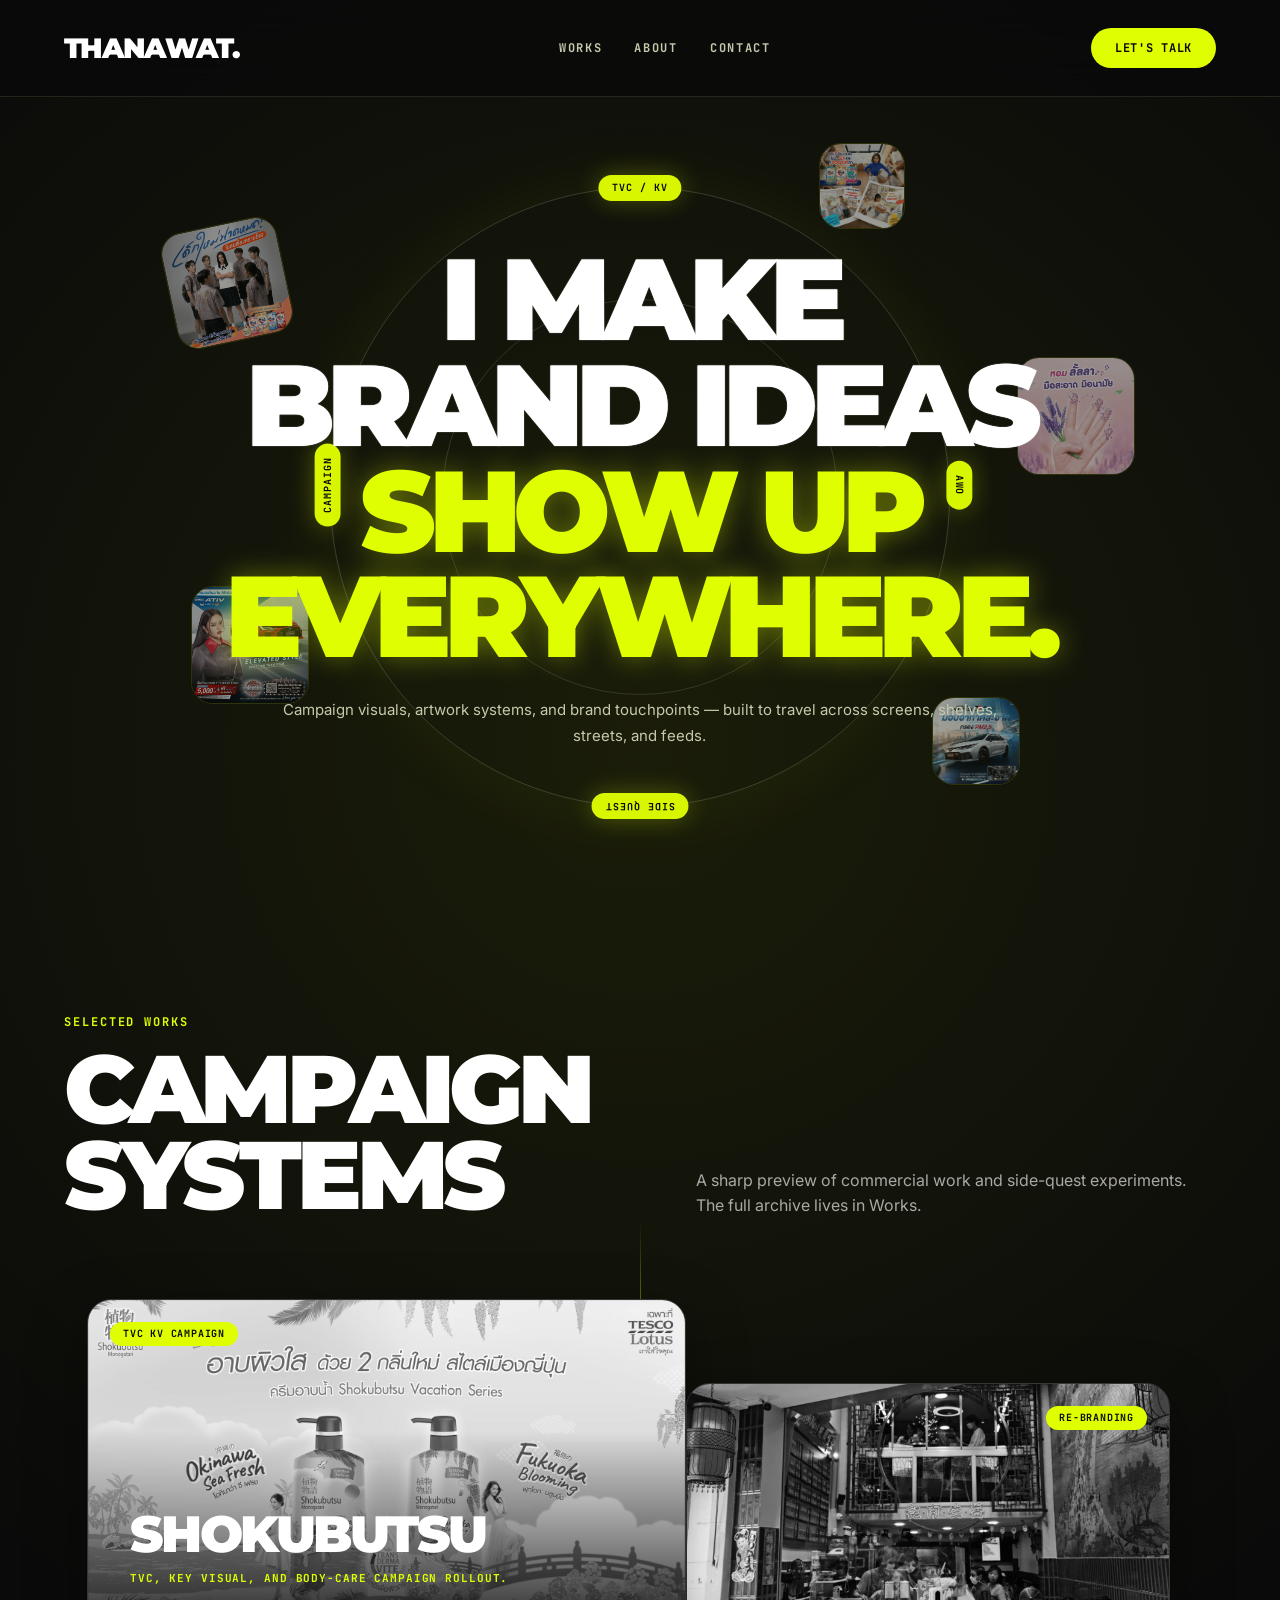
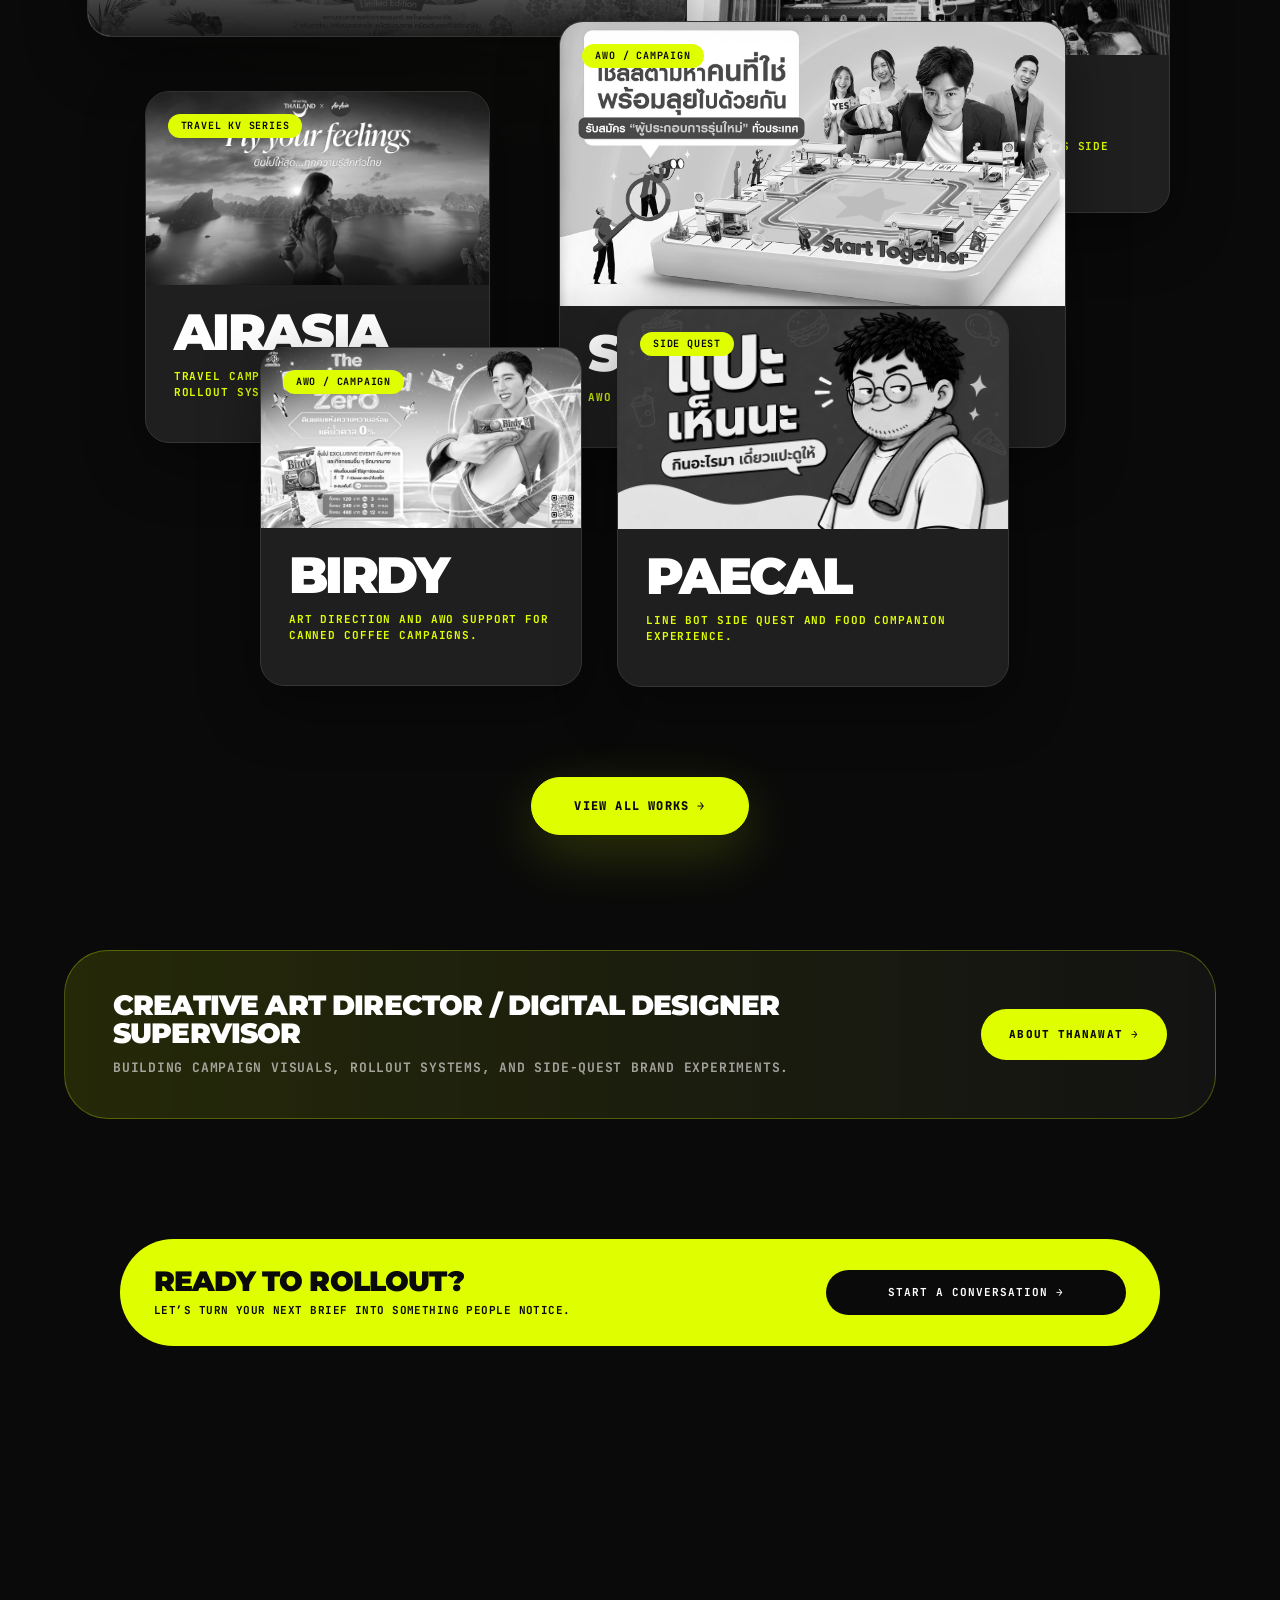
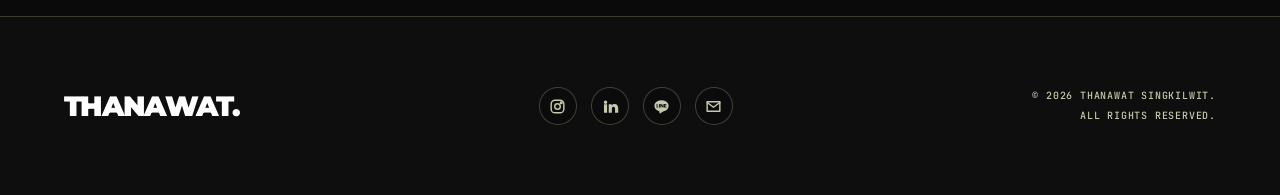
==== index.html @ dfbee179 "Add subtle Home scroll entrance motion" ====
<!DOCTYPE html>
<html lang="en" class="dark">
<head>
  <meta charset="utf-8" />
  <meta name="viewport" content="width=device-width, initial-scale=1.0" />
  <title>THANAWAT. | Creative Art Director</title>
  <link rel="preconnect" href="https://fonts.googleapis.com">
  <link rel="preconnect" href="https://fonts.gstatic.com" crossorigin>
  <link href="https://fonts.googleapis.com/css2?family=Montserrat:wght@700;800;900&family=Inter:wght@400;500;700&family=JetBrains+Mono:wght@500;700&family=Prompt:wght@400;500;700;800&display=swap" rel="stylesheet">
  <style>
    :root{--bg:#0a0a0a;--surface:#141414;--surface2:#201f1f;--line:#353534;--text:#fff;--muted:#c6c9ab;--acid:#dfff00;--mx:64px;--mono:'JetBrains Mono',monospace;--head:'Montserrat',sans-serif;--body:'Inter',sans-serif;--thai:'Prompt',sans-serif}
    *{box-sizing:border-box}html{scroll-behavior:smooth;overflow-x:hidden}body{width:100%;margin:0;background:radial-gradient(circle at 50% 22%,rgba(223,255,0,.08),transparent 38%),var(--bg);color:var(--text);font-family:var(--body);overflow-x:hidden}a{color:inherit;text-decoration:none}button{font:inherit}img{display:block;width:100%;height:100%;object-fit:cover;-webkit-user-drag:none;user-select:none;pointer-events:none}.no-save{-webkit-user-select:none;user-select:none;-webkit-touch-callout:none}.nav{position:fixed;top:0;left:0;width:100%;z-index:50;display:flex;align-items:center;justify-content:space-between;padding:28px var(--mx);background:rgba(10,10,10,.78);backdrop-filter:blur(20px);border-bottom:1px solid rgba(69,73,50,.45)}.logo{font:900 28px/1 var(--head);letter-spacing:-.06em}.navlinks{display:flex;gap:32px;align-items:center}.navlinks a{font:700 12px/1 var(--mono);letter-spacing:.14em;color:var(--muted);text-transform:uppercase}.navlinks a.active{color:var(--acid);border-bottom:2px solid var(--acid);padding-bottom:6px}.talk{background:var(--acid);color:#0a0a0a;border-radius:999px;padding:14px 24px;font:700 12px/1 var(--mono);letter-spacing:.06em;text-transform:uppercase}.menu{display:none;color:var(--text);font-size:24px;background:none;border:0;cursor:pointer;padding:0}.mobile-panel{position:fixed;inset:86px 18px auto;z-index:49;background:rgba(16,16,15,.95);border:1px solid rgba(223,255,0,.25);border-radius:24px;padding:18px;box-shadow:0 30px 80px rgba(0,0,0,.55);display:none}.mobile-panel.open{display:block}.mobile-panel a{display:block;padding:18px;border-bottom:1px solid rgba(198,201,171,.18);font:800 15px/1 var(--mono);letter-spacing:.12em}.mobile-panel a:last-child{border-bottom:0;color:#0a0a0a;background:var(--acid);border-radius:999px;text-align:center;margin-top:12px}
    main{padding:128px var(--mx) 120px}.hero{position:relative;min-height:82vh;display:flex;align-items:center;justify-content:center;text-align:center;margin-bottom:150px}.orb{position:absolute;left:50%;top:50%;width:min(620px,70vw);height:min(620px,70vw);transform:translate(-50%,-50%);border:1px solid rgba(198,201,171,.22);border-radius:50%;box-shadow:0 0 80px rgba(223,255,0,.06)}.orb:after{content:"";position:absolute;inset:18%;border:1px solid rgba(144,147,120,.24);border-radius:50%;animation:spin 42s linear infinite}.orbit-tags{position:absolute;left:50%;top:50%;width:min(620px,70vw);height:min(620px,70vw);transform:translate(-50%,-50%);border-radius:50%;pointer-events:none;z-index:2;animation:spin 38s linear infinite}.orbit-tag{position:absolute;background:rgba(223,255,0,.96);color:#0a0a0a;border-radius:999px;padding:8px 14px;font:700 10px/1 var(--mono);letter-spacing:.09em;text-transform:uppercase;box-shadow:0 0 24px rgba(223,255,0,.28);white-space:nowrap}.ot1{left:50%;top:-12px;transform:translateX(-50%)}.ot2{right:-34px;top:48%;transform:translateY(-50%) rotate(90deg)}.ot3{left:50%;bottom:-12px;transform:translateX(-50%) rotate(180deg)}.ot4{left:-44px;top:48%;transform:translateY(-50%) rotate(-90deg)}@keyframes spin{to{transform:translate(-50%,-50%) rotate(360deg)}}.cap{position:absolute;width:118px;height:118px;border-radius:22px;overflow:hidden;border:1px solid rgba(223,255,0,.22);opacity:.58;animation:float 14s ease-in-out infinite}.c1{left:9%;top:13%;transform:rotate(-12deg)}.c2{right:7%;top:31%;animation-delay:1s}.c3{right:27%;top:2%;width:86px;height:86px;animation-delay:1.8s}.c4{left:11%;bottom:22%;animation-delay:.6s}.c5{right:17%;bottom:11%;width:88px;height:88px;animation-delay:2.4s}@keyframes float{0%,100%{translate:0 0}50%{translate:0 -16px}}.hero h1{position:relative;z-index:3;margin:0;font:900 clamp(64px,9vw,122px)/.92 var(--head);letter-spacing:-.065em;text-transform:uppercase;text-shadow:0 0 1px #fff;animation:heroRun .9s cubic-bezier(.18,.9,.22,1) both}.hero h1 span{color:var(--acid);text-shadow:0 0 28px rgba(223,255,0,.38);animation:acidGlow 2.6s ease-in-out .45s infinite alternate}.hero p{position:relative;z-index:3;margin:28px auto 0;max-width:720px;color:var(--muted);font-size:15px;line-height:1.7;animation:heroFade .8s ease .25s both}@keyframes heroRun{0%{opacity:0;transform:translateX(-54px);filter:blur(8px);letter-spacing:-.12em}100%{opacity:1;transform:translateX(0);filter:blur(0)}}@keyframes heroFade{0%{opacity:0;transform:translateY(14px)}100%{opacity:1;transform:none}}@keyframes acidGlow{0%{text-shadow:0 0 18px rgba(223,255,0,.25),0 0 0 rgba(223,255,0,0)}100%{text-shadow:0 0 34px rgba(223,255,0,.62),0 0 76px rgba(223,255,0,.24)}}
    .section-intro{max-width:1400px;margin:0 auto 80px;display:flex;align-items:flex-end;justify-content:space-between;gap:32px}.kicker{font:700 12px/1 var(--mono);letter-spacing:.16em;color:var(--acid);text-transform:uppercase;margin-bottom:18px}.section-intro h2{font:900 clamp(48px,8vw,96px)/.9 var(--head);letter-spacing:-.055em;text-transform:uppercase;margin:0}.section-intro p{max-width:520px;color:rgba(229,226,225,.72);font-size:16px;line-height:1.6;margin:0}.wall{position:relative;max-width:1180px;min-height:1040px;margin:0 auto 38px}.wall:before{content:"";position:absolute;top:-78px;left:50%;width:1px;height:110px;background:linear-gradient(transparent,rgba(223,255,0,.5))}.card{position:absolute;background:var(--surface2);border:1px solid var(--line);border-radius:24px;overflow:hidden;transition:transform .45s cubic-bezier(.18,.9,.22,1),border-color .35s ease,box-shadow .45s cubic-bezier(.18,.9,.22,1);box-shadow:0 20px 60px rgba(0,0,0,.38);-webkit-touch-callout:none;user-select:none}.card:hover{border-color:var(--acid);z-index:12}.tag{position:absolute;top:22px;left:22px;z-index:5;background:var(--acid);color:#0a0a0a;border-radius:999px;padding:7px 13px;font:700 10px/1 var(--mono);letter-spacing:.08em;text-transform:uppercase}.tag.right{left:auto;right:22px}.frame{aspect-ratio:16/9;overflow:hidden}.card img{filter:grayscale(100%);transition:filter .45s ease,transform .55s cubic-bezier(.18,.9,.22,1)}.card:hover img{filter:grayscale(0);transform:scale(1.018)}.content{padding:24px 28px 30px}.overlay .content{position:absolute;left:0;bottom:0;width:100%;background:linear-gradient(transparent,rgba(10,10,10,.9));padding:80px 42px 38px}.work-title{font:900 clamp(34px,4vw,72px)/.9 var(--head);letter-spacing:-.05em;text-transform:uppercase;margin:0}.work-meta{margin-top:14px;color:var(--acid);font:700 11px/1.45 var(--mono);letter-spacing:.08em;text-transform:uppercase}.shoku{left:2%;top:0;width:52%;z-index:8}.ext{right:4%;top:84px;width:42%;z-index:4}.air{left:7%;top:392px;width:30%;z-index:7}.shell{right:13%;top:322px;width:44%;z-index:9}.birdy{left:17%;top:648px;width:28%;z-index:10}.paecal{right:18%;top:610px;width:34%;z-index:11}.shoku:hover{transform:translate(-24px,-10px) scale(1.018);box-shadow:0 30px 90px rgba(0,0,0,.48)}.ext:hover{transform:translate(42px,-8px) scale(1.012);box-shadow:0 30px 90px rgba(0,0,0,.48)}.air:hover{transform:translate(-42px,-12px) scale(1.018);box-shadow:0 30px 90px rgba(0,0,0,.48)}.shell:hover{transform:translate(46px,-12px) scale(1.014);box-shadow:0 30px 90px rgba(0,0,0,.48)}.birdy:hover{transform:translate(-34px,12px) scale(1.018);box-shadow:0 30px 90px rgba(0,0,0,.48)}.paecal:hover{transform:translate(36px,12px) scale(1.018);box-shadow:0 30px 90px rgba(0,0,0,.48)}
    .view-all{max-width:1400px;margin:0 auto 115px;display:flex;justify-content:center}.view-all a{display:inline-flex;align-items:center;background:var(--acid);color:#0a0a0a;border:1px solid var(--acid);border-radius:999px;padding:22px 42px;font:900 12px/1 var(--mono);letter-spacing:.1em;text-transform:uppercase;box-shadow:0 18px 55px rgba(223,255,0,.18);transition:.25s ease}.view-all a:hover{background:#fff;color:#0a0a0a;transform:translateY(-3px)}.about-strip{max-width:1180px;margin:0 auto 120px;border:1px solid rgba(223,255,0,.28);background:linear-gradient(90deg,rgba(223,255,0,.13),rgba(20,20,20,.92));border-radius:44px;padding:40px 48px;display:flex;align-items:center;justify-content:space-between;gap:44px;min-height:165px}.about-strip p{margin:0;color:rgba(229,226,225,.82);text-transform:uppercase}.about-strip .strip-title{display:block;color:#fff;font:900 28px/1 var(--head);letter-spacing:-.03em}.about-strip .strip-copy{display:block;margin-top:12px;font:700 13px/1.45 var(--mono);letter-spacing:.06em;color:rgba(229,226,225,.68)}.about-strip a{background:var(--acid);color:#0a0a0a;border-radius:999px;padding:20px 28px;font:900 11px/1 var(--mono);letter-spacing:.1em;text-transform:uppercase;white-space:nowrap}.cta{position:relative;max-width:1040px;margin:0 auto 150px;background:var(--acid);color:#0a0a0a;border-radius:999px;padding:28px 34px;display:flex;align-items:center;justify-content:space-between;gap:28px;animation:ctaPulse 3.8s ease-in-out infinite}.cta h2{font:900 28px/1 var(--head);letter-spacing:-.03em;text-transform:uppercase;margin:0}.cta p{font:700 11px/1.4 var(--mono);letter-spacing:.04em;text-transform:uppercase;margin:8px 0 0}.contact-trigger{min-width:300px;background:#0a0a0a;color:#fff;border:0;border-radius:999px;padding:17px 28px;font:700 11px/1 var(--mono);letter-spacing:.09em;text-transform:uppercase;white-space:nowrap;cursor:pointer;transition:.25s ease}.contact-trigger:hover{transform:translateX(4px);background:#191919}.contact-options{position:absolute;right:34px;top:83px;display:grid;gap:8px;width:300px;padding:10px;background:rgba(10,10,10,.94);border-radius:26px;box-shadow:0 26px 70px rgba(0,0,0,.35);opacity:0;pointer-events:none;transform:translateY(-6px) scale(.98);transition:.25s ease;z-index:6}.contact-options.open{opacity:1;pointer-events:auto;transform:translateY(0) scale(1)}.contact-options a{display:flex;justify-content:space-between;padding:15px 16px;border-radius:999px;background:#181818;color:#fff;font:800 11px/1 var(--mono);letter-spacing:.1em;text-transform:uppercase}.contact-options a:hover{background:#fff;color:#0a0a0a}@keyframes ctaPulse{0%,100%{box-shadow:0 0 0 rgba(223,255,0,0)}50%{box-shadow:0 0 42px rgba(223,255,0,.18)}}.footer{border-top:1px solid rgba(69,73,50,.8);background:#0e0e0e;padding:70px var(--mx);display:flex;align-items:center;justify-content:space-between;gap:32px}.social{display:flex;gap:14px;flex-wrap:wrap;justify-content:center}.social-icon{width:38px;height:38px;border:1px solid rgba(198,201,171,.28);border-radius:999px;display:inline-flex;align-items:center;justify-content:center;color:var(--muted);background:rgba(10,10,10,.36);transition:.25s ease}.social-icon:hover{color:#0a0a0a;background:var(--acid);border-color:var(--acid);transform:translateY(-3px)}.social-icon svg{width:19px;height:19px;display:block;fill:none;stroke:currentColor;stroke-width:1.8;stroke-linecap:round;stroke-linejoin:round}.social-icon:nth-child(2) svg,.social-icon:nth-child(3) svg{fill:currentColor;stroke:none}.copy{font:500 10px/1.4 var(--mono);letter-spacing:.08em;color:var(--muted);text-transform:uppercase;text-align:right}.copy span{display:block;margin-top:6px}
    .section-intro,.view-all,.about-strip,.cta{opacity:0;transform:translate3d(0,18px,0);filter:blur(6px);transition:opacity .78s cubic-bezier(.16,1,.3,1),transform .78s cubic-bezier(.16,1,.3,1),filter .78s cubic-bezier(.16,1,.3,1)}.section-intro.is-visible,.view-all.is-visible,.about-strip.is-visible,.cta.is-visible{opacity:1;transform:none;filter:blur(0)}.wall .card{opacity:0;filter:blur(7px);transform:translate3d(0,24px,0) scale(.992)}.wall.is-visible .card{opacity:1;filter:blur(0);transform:none}.wall.is-visible .card:nth-child(1){transition-delay:.04s}.wall.is-visible .card:nth-child(2){transition-delay:.12s}.wall.is-visible .card:nth-child(3){transition-delay:.20s}.wall.is-visible .card:nth-child(4){transition-delay:.28s}.wall.is-visible .card:nth-child(5){transition-delay:.36s}.wall.is-visible .card:nth-child(6){transition-delay:.44s}.wall .card{transition:opacity .82s cubic-bezier(.16,1,.3,1),filter .82s cubic-bezier(.16,1,.3,1),transform .82s cubic-bezier(.16,1,.3,1),border-color .35s ease,box-shadow .45s cubic-bezier(.16,1,.3,1)}.wall.is-visible .card:hover{transition-delay:0s}.wall.is-visible .shoku:hover{transform:translate(-24px,-10px) scale(1.018);box-shadow:0 30px 90px rgba(0,0,0,.48)}.wall.is-visible .ext:hover{transform:translate(42px,-8px) scale(1.012);box-shadow:0 30px 90px rgba(0,0,0,.48)}.wall.is-visible .air:hover{transform:translate(-42px,-12px) scale(1.018);box-shadow:0 30px 90px rgba(0,0,0,.48)}.wall.is-visible .shell:hover{transform:translate(46px,-12px) scale(1.014);box-shadow:0 30px 90px rgba(0,0,0,.48)}.wall.is-visible .birdy:hover{transform:translate(-34px,12px) scale(1.018);box-shadow:0 30px 90px rgba(0,0,0,.48)}.wall.is-visible .paecal:hover{transform:translate(36px,12px) scale(1.018);box-shadow:0 30px 90px rgba(0,0,0,.48)}@media(prefers-reduced-motion:reduce){.section-intro,.view-all,.about-strip,.cta,.wall .card{opacity:1!important;filter:none!important;transform:none!important;transition:none!important}}@media(max-width:767px){:root{--mx:24px}.nav{padding:22px var(--mx);min-height:86px}.navlinks,.talk{display:none}.menu{display:block;font-size:26px;line-height:1}.logo{font-size:23px}main{padding:104px var(--mx) 82px}.hero{min-height:calc(100svh - 104px);margin:0 0 86px;text-align:left;align-items:center;justify-content:flex-start;overflow:hidden}.hero>div:last-child{position:relative;z-index:3;width:100%;max-width:calc(100vw - (var(--mx) * 2))}.orb{left:-44%;top:47%;width:min(560px,145vw);height:min(560px,145vw);transform:translateY(-50%);opacity:.76}.orb:after{inset:21%}.orbit-tags{left:-44%;top:47%;width:min(560px,145vw);height:min(560px,145vw);transform:translateY(-50%);animation:spinMobile 36s linear infinite}.orbit-tag{font-size:9px;padding:7px 11px}.ot1{left:52%;top:-10px}.ot2{right:-28px}.ot3{left:52%;bottom:-10px}.ot4{left:-30px}@keyframes spinMobile{to{transform:translateY(-50%) rotate(360deg)}}.cap{width:76px;height:76px;border-radius:16px;opacity:.72}.c1{left:4%;top:10%;transform:rotate(-12deg)}.c2{right:6%;top:25%}.c3{right:38%;top:7%;width:62px;height:62px}.c4{left:4%;bottom:18%}.c5{right:8%;bottom:12%;width:64px;height:64px}.hero h1{font-size:clamp(43px,11.8vw,56px);line-height:.95;letter-spacing:-.055em;text-align:left;max-width:100%;text-wrap:balance}.hero p{font-size:14px;line-height:1.62;max-width:min(350px,100%);margin:26px 0 0;color:rgba(229,226,225,.78)}.section-intro{display:block;margin:0 auto 34px}.kicker{font-size:12px;margin-bottom:16px}.section-intro h2{font-size:clamp(42px,12vw,52px);line-height:.9}.section-intro p{margin-top:20px;font-size:17px;line-height:1.55;color:rgba(229,226,225,.72)}.wall{min-height:auto;display:grid;grid-template-columns:1fr;gap:22px;margin:0 auto 40px}.wall:before{display:none}.card{position:relative!important;left:auto!important;right:auto!important;top:auto!important;width:100%!important;border-radius:20px}.card:hover{transform:none}.frame{aspect-ratio:16/9}.card img{filter:grayscale(100%);transform:translateY(0) scale(1.02)}.card.is-inview img{filter:grayscale(0);transform:translateY(-6px) scale(1.015)}.overlay .content{position:relative;background:none;padding:24px 24px 28px}.tag{top:16px;left:16px;font-size:9px;padding:6px 10px}.tag.right{right:auto;left:16px}.content{padding:22px 22px 26px}.work-title{font-size:clamp(31px,9.4vw,42px);line-height:.9}.work-meta{font-size:11px;line-height:1.55}.view-all{margin-bottom:64px}.view-all a{width:100%;justify-content:center}.about-strip{display:block;border-radius:30px;padding:32px 28px;margin-bottom:82px;min-height:auto}.about-strip .strip-title{font-size:28px;line-height:1.05}.about-strip .strip-copy{font-size:12px}.about-strip a{display:inline-flex;margin-top:22px;padding:17px 22px}.cta{width:100%;border-radius:30px;display:block;text-align:left;margin:0 auto 88px;padding:34px 28px}.cta h2{font-size:clamp(27px,8.4vw,34px);line-height:.95}.cta p{font-size:11px;line-height:1.55;margin-top:14px}.contact-trigger{min-width:0;display:inline-flex;margin-top:22px;max-width:100%;padding:17px 24px;white-space:normal;text-align:center}.contact-options{position:absolute;left:28px;right:auto;top:calc(100% - 18px);width:calc(100% - 56px);padding:10px;border-radius:24px}.footer{display:block;text-align:center;padding:54px var(--mx)}.footer .logo{margin-bottom:30px}.copy{text-align:center;margin:32px auto 0;max-width:320px;line-height:1.8}.social{gap:24px}}
    @media(max-width:390px){:root{--mx:20px}.hero h1{font-size:clamp(40px,11.4vw,46px)}.hero p{font-size:13.5px}.section-intro h2{font-size:40px}.work-title{font-size:30px}.cta{padding:32px 24px}.contact-trigger{font-size:10px;padding:16px 20px}}@media(prefers-reduced-motion:reduce){*,*:before,*:after{animation:none!important;transition:none!important}}
  </style>
</head>
<body>
  <nav class="nav"><a class="logo" href="index.html">THANAWAT.</a><div class="navlinks"><a href="works.html">Works</a><a href="about.html">About</a><a href="#contact">Contact</a></div><a class="talk" href="mailto:Thanawat.skw@gmail.com">Let's Talk</a><button class="menu" aria-label="Open menu" aria-expanded="false">☰</button></nav>
  <div class="mobile-panel" aria-hidden="true"><a href="works.html">Works</a><a href="about.html">About Me</a><a href="#contact">Contact</a><a href="mailto:Thanawat.skw@gmail.com">Let's Talk</a></div>
  <main>
    <section class="hero"><div class="orb"></div><div class="orbit-tags" aria-hidden="true"><span class="orbit-tag ot1">TVC / KV</span><span class="orbit-tag ot2">AWO</span><span class="orbit-tag ot3">SIDE QUEST</span><span class="orbit-tag ot4">CAMPAIGN</span></div><div class="cap c1 no-save"><img src="assets/capsule-01.png" alt="Campaign preview" draggable="false"></div><div class="cap c2 no-save"><img src="assets/capsule-02.png" alt="Campaign preview" draggable="false"></div><div class="cap c3 no-save"><img src="assets/capsule-03.png" alt="Campaign preview" draggable="false"></div><div class="cap c4 no-save"><img src="assets/capsule-04.png" alt="Campaign preview" draggable="false"></div><div class="cap c5 no-save"><img src="assets/capsule-05.png" alt="Campaign preview" draggable="false"></div><div><h1>I MAKE<br>BRAND IDEAS<br><span>SHOW UP<br>EVERYWHERE.</span></h1><p>Campaign visuals, artwork systems, and brand touchpoints — built to travel across screens, shelves, streets, and feeds.</p></div></section>
    <section id="selected-works" class="section-intro"><div><div class="kicker">Selected Works</div><h2>Campaign<br>Systems</h2></div><p>A sharp preview of commercial work and side-quest experiments. The full archive lives in Works.</p></section>
    <section class="wall"><article class="card shoku overlay no-save"><span class="tag">TVC KV Campaign</span><div class="frame"><img src="assets/shokubutsu.png" alt="Shokubutsu Campaign" draggable="false"></div><div class="content"><h3 class="work-title">Shokubutsu</h3><p class="work-meta">TVC, KEY VISUAL, AND BODY-CARE CAMPAIGN ROLLOUT.</p></div></article><article class="card ext no-save"><span class="tag right">Re-branding</span><div class="frame"><img src="assets/extengphuki.png" alt="Extenghuki Identity" draggable="false"></div><div class="content"><h3 class="work-title">Extenghuki</h3><p class="work-meta">Traditional coffee shop identity and business side quest.</p></div></article><article class="card air no-save"><span class="tag">Travel KV Series</span><div class="frame"><img src="assets/airasia.png" alt="AirAsia Campaign" draggable="false"></div><div class="content"><h3 class="work-title">AirAsia</h3><p class="work-meta">Travel campaign visuals and social rollout system.</p></div></article><article class="card shell no-save"><span class="tag">AWO / Campaign</span><div class="frame"><img src="assets/shell.png" alt="Shell Campaign" draggable="false"></div><div class="content"><h3 class="work-title">Shell</h3><p class="work-meta">AWO and campaign touchpoints for automotive rollout.</p></div></article><article class="card birdy no-save"><span class="tag">AWO / Campaign</span><div class="frame"><img src="assets/birdy.png" alt="Birdy Campaign" draggable="false"></div><div class="content"><h3 class="work-title">Birdy</h3><p class="work-meta">Art direction and AWO support for canned coffee campaigns.</p></div></article><article class="card paecal no-save"><span class="tag">Side Quest</span><div class="frame"><img src="assets/paecal.png" alt="PaeCal UI" draggable="false"></div><div class="content"><h3 class="work-title">PaeCal</h3><p class="work-meta">LINE bot side quest and food companion experience.</p></div></article></section>
    <div class="view-all"><a href="works.html">View all works →</a></div>
    <section class="about-strip"><p><span class="strip-title">Creative Art Director / Digital Designer Supervisor</span><span class="strip-copy">building campaign visuals, rollout systems, and side-quest brand experiments.</span></p><a href="about.html">About Thanawat →</a></section>
    <section id="contact" class="cta"><div><h2>Ready to rollout?</h2><p>Let’s turn your next brief into something people notice.</p></div><button class="contact-trigger" type="button" aria-expanded="false">Start a conversation →</button><div class="contact-options" aria-hidden="true"><a href="https://line.me/ti/p/RiZBlYuw4H" target="_blank" rel="noopener noreferrer">Line <span>↗</span></a><a href="mailto:Thanawat.skw@gmail.com">Mail <span>→</span></a><a href="https://www.instagram.com/benz_thw?igsh=eDRzM20ydGN3bnBp&utm_source=qr" target="_blank" rel="noopener noreferrer">Instagram <span>↗</span></a><a href="https://www.linkedin.com/in/thanawat-singkilwit-54888a148" target="_blank" rel="noopener noreferrer">LinkedIn <span>↗</span></a></div></section>
  </main>
  <footer class="footer"><div class="logo">THANAWAT.</div><div class="social"><a class="social-icon" href="https://www.instagram.com/benz_thw?igsh=eDRzM20ydGN3bnBp&utm_source=qr" target="_blank" rel="noopener noreferrer" aria-label="Instagram"><svg viewBox="0 0 24 24" aria-hidden="true"><rect x="4" y="4" width="16" height="16" rx="5"/><circle cx="12" cy="12" r="3.5"/><circle cx="16.7" cy="7.3" r="1"/></svg></a><a class="social-icon" href="https://www.linkedin.com/in/thanawat-singkilwit-54888a148" target="_blank" rel="noopener noreferrer" aria-label="LinkedIn"><svg viewBox="0 0 24 24" aria-hidden="true"><path d="M5 9h4v11H5zM7 4.5a2.2 2.2 0 1 1 0 4.4 2.2 2.2 0 0 1 0-4.4zM11 9h3.8v1.6c.7-1.1 1.8-1.9 3.6-1.9 2.7 0 4.6 1.8 4.6 5.5V20h-4v-5.2c0-1.6-.7-2.5-1.9-2.5-1.3 0-2.1.9-2.1 2.7v5h-4z"/></svg></a><a class="social-icon" href="https://line.me/ti/p/RiZBlYuw4H" target="_blank" rel="noopener noreferrer" aria-label="Line"><svg viewBox="0 0 24 24" aria-hidden="true"><path d="M12 4C6.9 4 3 7.1 3 11.1c0 3.2 2.5 5.9 5.9 6.8.2.1.5.2.5.5v1.8c0 .5.5.8.9.5l3.1-2.1c.3-.2.6-.3 1-.3 3.8-.7 6.6-3.6 6.6-7.1C21 7.1 17.1 4 12 4zM8 13.4H5.8V8.9h1.1v3.5H8v1zm2 0H8.9V8.9H10v4.5zm4.6 0h-1.1l-1.9-2.5v2.5h-1.1V8.9h1.1l1.9 2.6V8.9h1.1v4.5zm3.6-3.5h-1.9v.7H18v1h-1.7v.8h1.9v1h-3V8.9h3v1z"/></svg></a><a class="social-icon" href="mailto:Thanawat.skw@gmail.com" aria-label="Email"><svg viewBox="0 0 24 24" aria-hidden="true"><path d="M4 6h16v12H4z"/><path d="M4 7l8 6 8-6"/></svg></a></div><div class="copy">© 2026 Thanawat Singkilwit.<span>All rights reserved.</span></div></footer>
  <script>document.addEventListener('contextmenu',(event)=>{if(event.target.closest('.no-save'))event.preventDefault()});document.addEventListener('dragstart',(event)=>{if(event.target.closest('.no-save'))event.preventDefault()});const mobileQuery=window.matchMedia('(max-width: 767px)');const cards=[...document.querySelectorAll('.card')];const menuButton=document.querySelector('.menu');const mobilePanel=document.querySelector('.mobile-panel');let observer;function setMenu(open){mobilePanel.classList.toggle('open',open);mobilePanel.setAttribute('aria-hidden',String(!open));menuButton.setAttribute('aria-expanded',String(open));menuButton.textContent=open?'×':'☰'}menuButton.addEventListener('click',()=>setMenu(!mobilePanel.classList.contains('open')));mobilePanel.querySelectorAll('a').forEach(link=>link.addEventListener('click',()=>setMenu(false)));const trigger=document.querySelector('.contact-trigger'),options=document.querySelector('.contact-options');function setContact(open){options.classList.toggle('open',open);options.setAttribute('aria-hidden',String(!open));trigger.setAttribute('aria-expanded',String(open))}trigger.addEventListener('click',e=>{e.stopPropagation();setContact(!options.classList.contains('open'))});document.addEventListener('click',e=>{if(!e.target.closest('.cta'))setContact(false)});function setupMobileCardMotion(){if(observer){observer.disconnect();observer=null}cards.forEach(card=>card.classList.remove('is-inview'));if(!mobileQuery.matches)return;observer=new IntersectionObserver((entries)=>{entries.forEach(entry=>{entry.target.classList.toggle('is-inview',entry.isIntersecting&&entry.intersectionRatio>.28)})},{threshold:[0,.28,.58],rootMargin:'-12% 0px -18% 0px'});cards.forEach(card=>observer.observe(card))}setupMobileCardMotion();mobileQuery.addEventListener('change',setupMobileCardMotion);const lifeItems=[document.querySelector('.section-intro'),document.querySelector('.wall'),document.querySelector('.view-all'),document.querySelector('.about-strip'),document.querySelector('.cta')].filter(Boolean);const lifeObserver=new IntersectionObserver((entries)=>{entries.forEach(entry=>{if(entry.isIntersecting){entry.target.classList.add('is-visible');lifeObserver.unobserve(entry.target)}})},{threshold:.18,rootMargin:'0px 0px -10% 0px'});lifeItems.forEach(item=>lifeObserver.observe(item));</script>
</body>
</html>
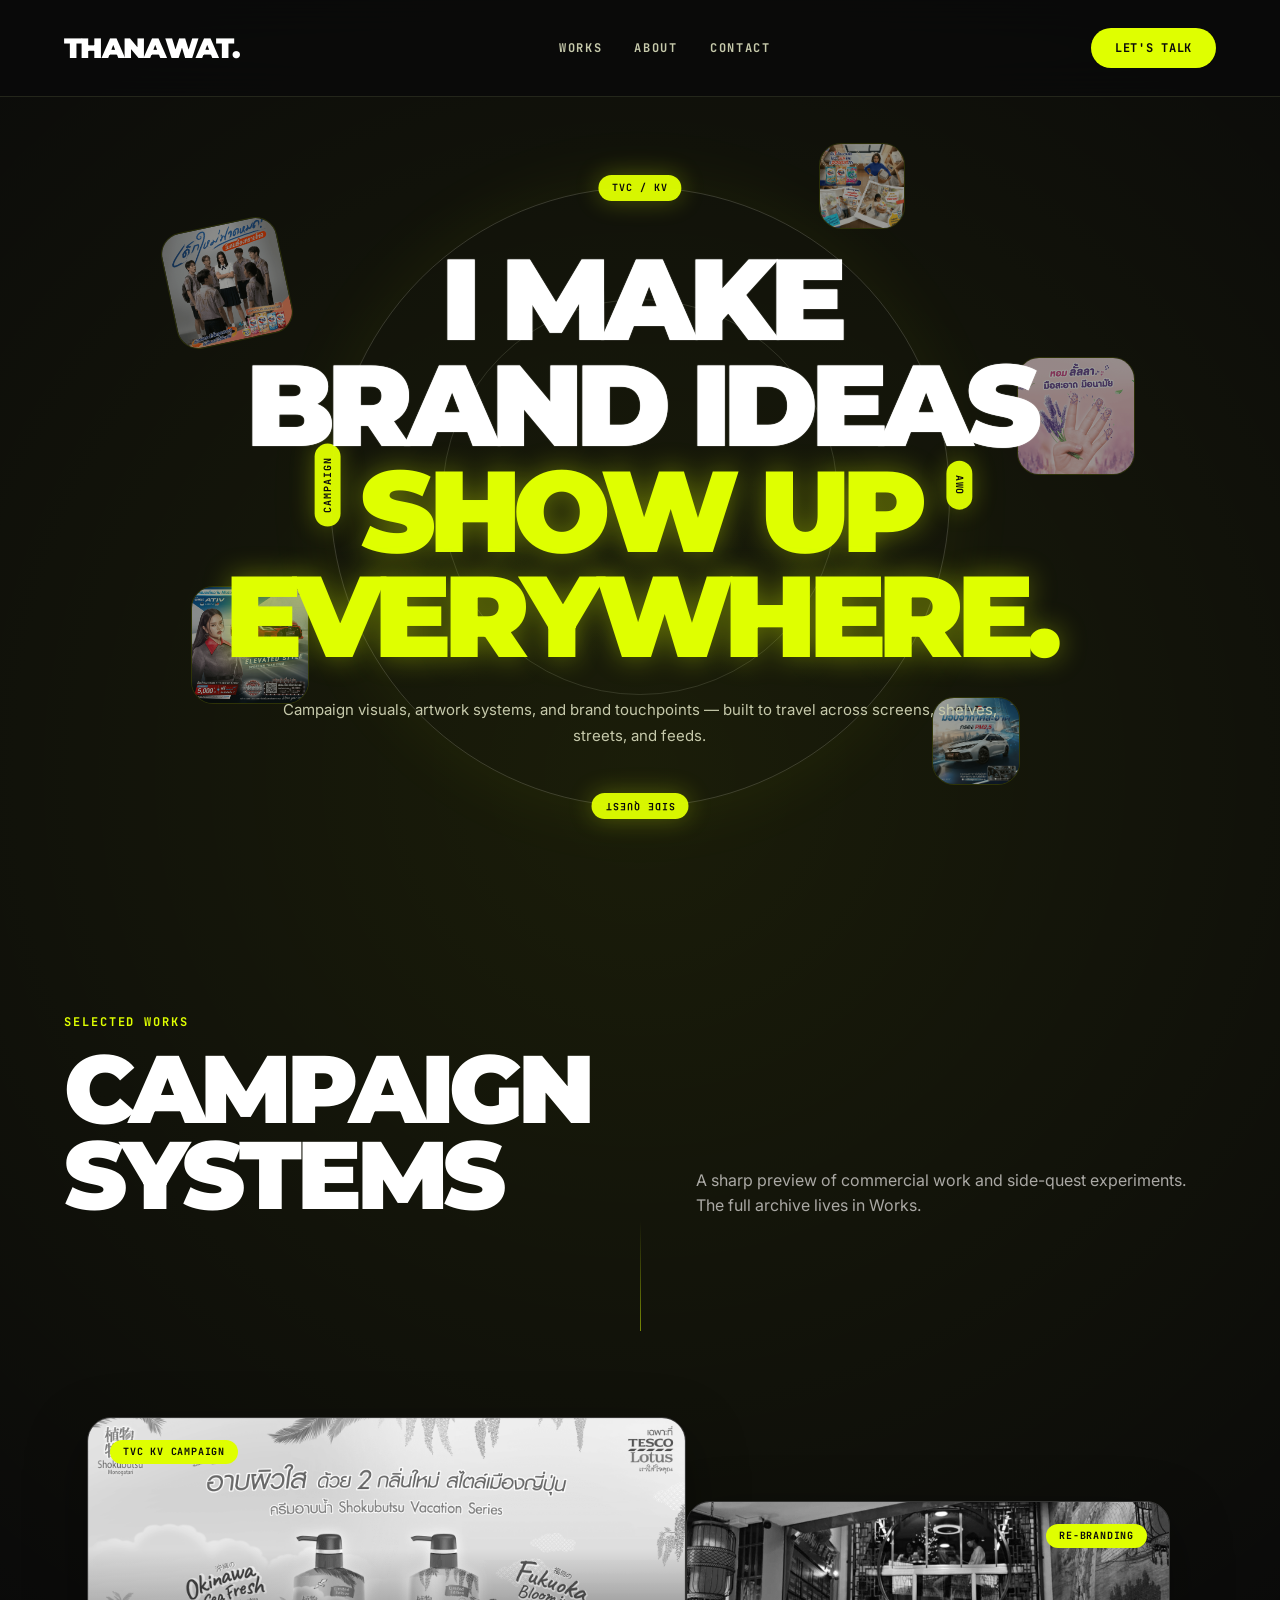
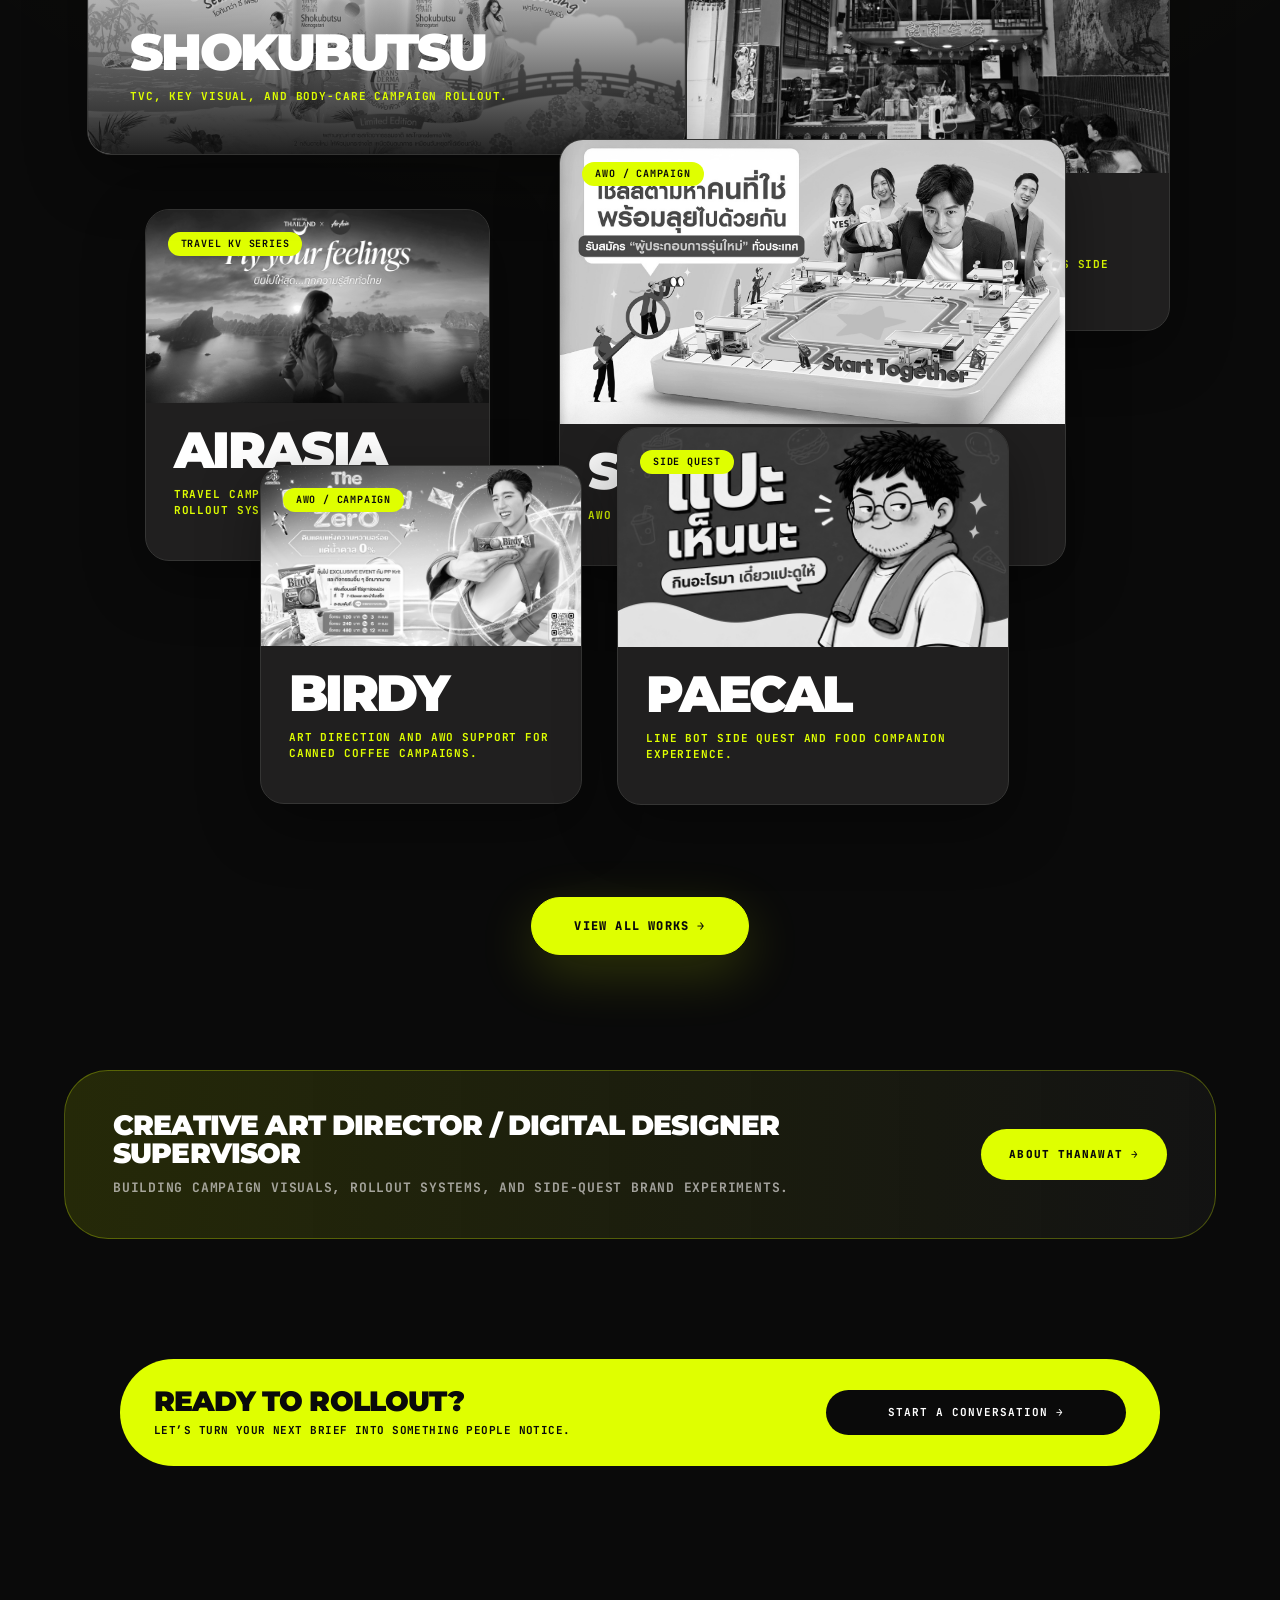
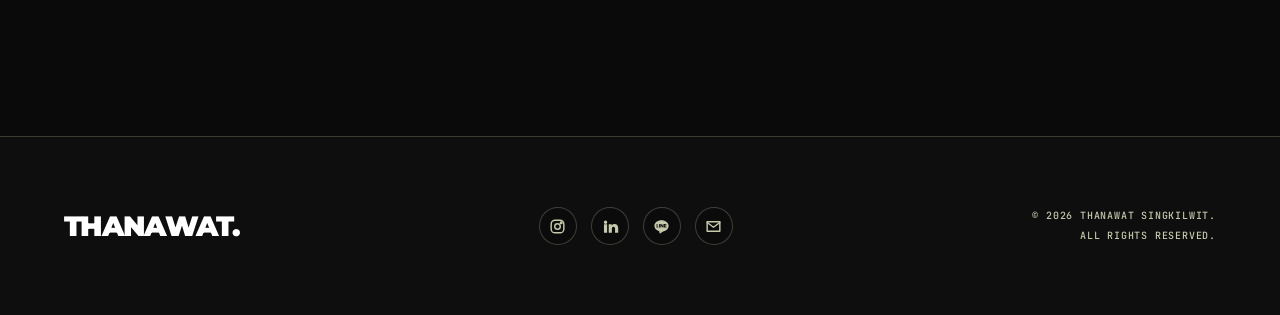
==== commit a3538940: "Reposition Home work wall to guide" ====
--- a/index.html
+++ b/index.html
@@ -11,9 +11,9 @@
     :root{--bg:#0a0a0a;--surface:#141414;--surface2:#201f1f;--line:#353534;--text:#fff;--muted:#c6c9ab;--acid:#dfff00;--mx:64px;--mono:'JetBrains Mono',monospace;--head:'Montserrat',sans-serif;--body:'Inter',sans-serif;--thai:'Prompt',sans-serif}
     *{box-sizing:border-box}html{scroll-behavior:smooth;overflow-x:hidden}body{width:100%;margin:0;background:radial-gradient(circle at 50% 22%,rgba(223,255,0,.08),transparent 38%),var(--bg);color:var(--text);font-family:var(--body);overflow-x:hidden}a{color:inherit;text-decoration:none}button{font:inherit}img{display:block;width:100%;height:100%;object-fit:cover;-webkit-user-drag:none;user-select:none;pointer-events:none}.no-save{-webkit-user-select:none;user-select:none;-webkit-touch-callout:none}.nav{position:fixed;top:0;left:0;width:100%;z-index:50;display:flex;align-items:center;justify-content:space-between;padding:28px var(--mx);background:rgba(10,10,10,.78);backdrop-filter:blur(20px);border-bottom:1px solid rgba(69,73,50,.45)}.logo{font:900 28px/1 var(--head);letter-spacing:-.06em}.navlinks{display:flex;gap:32px;align-items:center}.navlinks a{font:700 12px/1 var(--mono);letter-spacing:.14em;color:var(--muted);text-transform:uppercase}.navlinks a.active{color:var(--acid);border-bottom:2px solid var(--acid);padding-bottom:6px}.talk{background:var(--acid);color:#0a0a0a;border-radius:999px;padding:14px 24px;font:700 12px/1 var(--mono);letter-spacing:.06em;text-transform:uppercase}.menu{display:none;color:var(--text);font-size:24px;background:none;border:0;cursor:pointer;padding:0}.mobile-panel{position:fixed;inset:86px 18px auto;z-index:49;background:rgba(16,16,15,.95);border:1px solid rgba(223,255,0,.25);border-radius:24px;padding:18px;box-shadow:0 30px 80px rgba(0,0,0,.55);display:none}.mobile-panel.open{display:block}.mobile-panel a{display:block;padding:18px;border-bottom:1px solid rgba(198,201,171,.18);font:800 15px/1 var(--mono);letter-spacing:.12em}.mobile-panel a:last-child{border-bottom:0;color:#0a0a0a;background:var(--acid);border-radius:999px;text-align:center;margin-top:12px}
     main{padding:128px var(--mx) 120px}.hero{position:relative;min-height:82vh;display:flex;align-items:center;justify-content:center;text-align:center;margin-bottom:150px}.orb{position:absolute;left:50%;top:50%;width:min(620px,70vw);height:min(620px,70vw);transform:translate(-50%,-50%);border:1px solid rgba(198,201,171,.22);border-radius:50%;box-shadow:0 0 80px rgba(223,255,0,.06)}.orb:after{content:"";position:absolute;inset:18%;border:1px solid rgba(144,147,120,.24);border-radius:50%;animation:spin 42s linear infinite}.orbit-tags{position:absolute;left:50%;top:50%;width:min(620px,70vw);height:min(620px,70vw);transform:translate(-50%,-50%);border-radius:50%;pointer-events:none;z-index:2;animation:spin 38s linear infinite}.orbit-tag{position:absolute;background:rgba(223,255,0,.96);color:#0a0a0a;border-radius:999px;padding:8px 14px;font:700 10px/1 var(--mono);letter-spacing:.09em;text-transform:uppercase;box-shadow:0 0 24px rgba(223,255,0,.28);white-space:nowrap}.ot1{left:50%;top:-12px;transform:translateX(-50%)}.ot2{right:-34px;top:48%;transform:translateY(-50%) rotate(90deg)}.ot3{left:50%;bottom:-12px;transform:translateX(-50%) rotate(180deg)}.ot4{left:-44px;top:48%;transform:translateY(-50%) rotate(-90deg)}@keyframes spin{to{transform:translate(-50%,-50%) rotate(360deg)}}.cap{position:absolute;width:118px;height:118px;border-radius:22px;overflow:hidden;border:1px solid rgba(223,255,0,.22);opacity:.58;animation:float 14s ease-in-out infinite}.c1{left:9%;top:13%;transform:rotate(-12deg)}.c2{right:7%;top:31%;animation-delay:1s}.c3{right:27%;top:2%;width:86px;height:86px;animation-delay:1.8s}.c4{left:11%;bottom:22%;animation-delay:.6s}.c5{right:17%;bottom:11%;width:88px;height:88px;animation-delay:2.4s}@keyframes float{0%,100%{translate:0 0}50%{translate:0 -16px}}.hero h1{position:relative;z-index:3;margin:0;font:900 clamp(64px,9vw,122px)/.92 var(--head);letter-spacing:-.065em;text-transform:uppercase;text-shadow:0 0 1px #fff;animation:heroRun .9s cubic-bezier(.18,.9,.22,1) both}.hero h1 span{color:var(--acid);text-shadow:0 0 28px rgba(223,255,0,.38);animation:acidGlow 2.6s ease-in-out .45s infinite alternate}.hero p{position:relative;z-index:3;margin:28px auto 0;max-width:720px;color:var(--muted);font-size:15px;line-height:1.7;animation:heroFade .8s ease .25s both}@keyframes heroRun{0%{opacity:0;transform:translateX(-54px);filter:blur(8px);letter-spacing:-.12em}100%{opacity:1;transform:translateX(0);filter:blur(0)}}@keyframes heroFade{0%{opacity:0;transform:translateY(14px)}100%{opacity:1;transform:none}}@keyframes acidGlow{0%{text-shadow:0 0 18px rgba(223,255,0,.25),0 0 0 rgba(223,255,0,0)}100%{text-shadow:0 0 34px rgba(223,255,0,.62),0 0 76px rgba(223,255,0,.24)}}
-    .section-intro{max-width:1400px;margin:0 auto 80px;display:flex;align-items:flex-end;justify-content:space-between;gap:32px}.kicker{font:700 12px/1 var(--mono);letter-spacing:.16em;color:var(--acid);text-transform:uppercase;margin-bottom:18px}.section-intro h2{font:900 clamp(48px,8vw,96px)/.9 var(--head);letter-spacing:-.055em;text-transform:uppercase;margin:0}.section-intro p{max-width:520px;color:rgba(229,226,225,.72);font-size:16px;line-height:1.6;margin:0}.wall{position:relative;max-width:1180px;min-height:1040px;margin:0 auto 38px}.wall:before{content:"";position:absolute;top:-78px;left:50%;width:1px;height:110px;background:linear-gradient(transparent,rgba(223,255,0,.5))}.card{position:absolute;background:var(--surface2);border:1px solid var(--line);border-radius:24px;overflow:hidden;transition:transform .45s cubic-bezier(.18,.9,.22,1),border-color .35s ease,box-shadow .45s cubic-bezier(.18,.9,.22,1);box-shadow:0 20px 60px rgba(0,0,0,.38);-webkit-touch-callout:none;user-select:none}.card:hover{border-color:var(--acid);z-index:12}.tag{position:absolute;top:22px;left:22px;z-index:5;background:var(--acid);color:#0a0a0a;border-radius:999px;padding:7px 13px;font:700 10px/1 var(--mono);letter-spacing:.08em;text-transform:uppercase}.tag.right{left:auto;right:22px}.frame{aspect-ratio:16/9;overflow:hidden}.card img{filter:grayscale(100%);transition:filter .45s ease,transform .55s cubic-bezier(.18,.9,.22,1)}.card:hover img{filter:grayscale(0);transform:scale(1.018)}.content{padding:24px 28px 30px}.overlay .content{position:absolute;left:0;bottom:0;width:100%;background:linear-gradient(transparent,rgba(10,10,10,.9));padding:80px 42px 38px}.work-title{font:900 clamp(34px,4vw,72px)/.9 var(--head);letter-spacing:-.05em;text-transform:uppercase;margin:0}.work-meta{margin-top:14px;color:var(--acid);font:700 11px/1.45 var(--mono);letter-spacing:.08em;text-transform:uppercase}.shoku{left:2%;top:0;width:52%;z-index:8}.ext{right:4%;top:84px;width:42%;z-index:4}.air{left:7%;top:392px;width:30%;z-index:7}.shell{right:13%;top:322px;width:44%;z-index:9}.birdy{left:17%;top:648px;width:28%;z-index:10}.paecal{right:18%;top:610px;width:34%;z-index:11}.shoku:hover{transform:translate(-24px,-10px) scale(1.018);box-shadow:0 30px 90px rgba(0,0,0,.48)}.ext:hover{transform:translate(42px,-8px) scale(1.012);box-shadow:0 30px 90px rgba(0,0,0,.48)}.air:hover{transform:translate(-42px,-12px) scale(1.018);box-shadow:0 30px 90px rgba(0,0,0,.48)}.shell:hover{transform:translate(46px,-12px) scale(1.014);box-shadow:0 30px 90px rgba(0,0,0,.48)}.birdy:hover{transform:translate(-34px,12px) scale(1.018);box-shadow:0 30px 90px rgba(0,0,0,.48)}.paecal:hover{transform:translate(36px,12px) scale(1.018);box-shadow:0 30px 90px rgba(0,0,0,.48)}
-    .view-all{max-width:1400px;margin:0 auto 115px;display:flex;justify-content:center}.view-all a{display:inline-flex;align-items:center;background:var(--acid);color:#0a0a0a;border:1px solid var(--acid);border-radius:999px;padding:22px 42px;font:900 12px/1 var(--mono);letter-spacing:.1em;text-transform:uppercase;box-shadow:0 18px 55px rgba(223,255,0,.18);transition:.25s ease}.view-all a:hover{background:#fff;color:#0a0a0a;transform:translateY(-3px)}.about-strip{max-width:1180px;margin:0 auto 120px;border:1px solid rgba(223,255,0,.28);background:linear-gradient(90deg,rgba(223,255,0,.13),rgba(20,20,20,.92));border-radius:44px;padding:40px 48px;display:flex;align-items:center;justify-content:space-between;gap:44px;min-height:165px}.about-strip p{margin:0;color:rgba(229,226,225,.82);text-transform:uppercase}.about-strip .strip-title{display:block;color:#fff;font:900 28px/1 var(--head);letter-spacing:-.03em}.about-strip .strip-copy{display:block;margin-top:12px;font:700 13px/1.45 var(--mono);letter-spacing:.06em;color:rgba(229,226,225,.68)}.about-strip a{background:var(--acid);color:#0a0a0a;border-radius:999px;padding:20px 28px;font:900 11px/1 var(--mono);letter-spacing:.1em;text-transform:uppercase;white-space:nowrap}.cta{position:relative;max-width:1040px;margin:0 auto 150px;background:var(--acid);color:#0a0a0a;border-radius:999px;padding:28px 34px;display:flex;align-items:center;justify-content:space-between;gap:28px;animation:ctaPulse 3.8s ease-in-out infinite}.cta h2{font:900 28px/1 var(--head);letter-spacing:-.03em;text-transform:uppercase;margin:0}.cta p{font:700 11px/1.4 var(--mono);letter-spacing:.04em;text-transform:uppercase;margin:8px 0 0}.contact-trigger{min-width:300px;background:#0a0a0a;color:#fff;border:0;border-radius:999px;padding:17px 28px;font:700 11px/1 var(--mono);letter-spacing:.09em;text-transform:uppercase;white-space:nowrap;cursor:pointer;transition:.25s ease}.contact-trigger:hover{transform:translateX(4px);background:#191919}.contact-options{position:absolute;right:34px;top:83px;display:grid;gap:8px;width:300px;padding:10px;background:rgba(10,10,10,.94);border-radius:26px;box-shadow:0 26px 70px rgba(0,0,0,.35);opacity:0;pointer-events:none;transform:translateY(-6px) scale(.98);transition:.25s ease;z-index:6}.contact-options.open{opacity:1;pointer-events:auto;transform:translateY(0) scale(1)}.contact-options a{display:flex;justify-content:space-between;padding:15px 16px;border-radius:999px;background:#181818;color:#fff;font:800 11px/1 var(--mono);letter-spacing:.1em;text-transform:uppercase}.contact-options a:hover{background:#fff;color:#0a0a0a}@keyframes ctaPulse{0%,100%{box-shadow:0 0 0 rgba(223,255,0,0)}50%{box-shadow:0 0 42px rgba(223,255,0,.18)}}.footer{border-top:1px solid rgba(69,73,50,.8);background:#0e0e0e;padding:70px var(--mx);display:flex;align-items:center;justify-content:space-between;gap:32px}.social{display:flex;gap:14px;flex-wrap:wrap;justify-content:center}.social-icon{width:38px;height:38px;border:1px solid rgba(198,201,171,.28);border-radius:999px;display:inline-flex;align-items:center;justify-content:center;color:var(--muted);background:rgba(10,10,10,.36);transition:.25s ease}.social-icon:hover{color:#0a0a0a;background:var(--acid);border-color:var(--acid);transform:translateY(-3px)}.social-icon svg{width:19px;height:19px;display:block;fill:none;stroke:currentColor;stroke-width:1.8;stroke-linecap:round;stroke-linejoin:round}.social-icon:nth-child(2) svg,.social-icon:nth-child(3) svg{fill:currentColor;stroke:none}.copy{font:500 10px/1.4 var(--mono);letter-spacing:.08em;color:var(--muted);text-transform:uppercase;text-align:right}.copy span{display:block;margin-top:6px}
-    .section-intro,.view-all,.about-strip,.cta{opacity:0;transform:translate3d(0,18px,0);filter:blur(6px);transition:opacity .78s cubic-bezier(.16,1,.3,1),transform .78s cubic-bezier(.16,1,.3,1),filter .78s cubic-bezier(.16,1,.3,1)}.section-intro.is-visible,.view-all.is-visible,.about-strip.is-visible,.cta.is-visible{opacity:1;transform:none;filter:blur(0)}.wall .card{opacity:0;filter:blur(7px);transform:translate3d(0,24px,0) scale(.992)}.wall.is-visible .card{opacity:1;filter:blur(0);transform:none}.wall.is-visible .card:nth-child(1){transition-delay:.04s}.wall.is-visible .card:nth-child(2){transition-delay:.12s}.wall.is-visible .card:nth-child(3){transition-delay:.20s}.wall.is-visible .card:nth-child(4){transition-delay:.28s}.wall.is-visible .card:nth-child(5){transition-delay:.36s}.wall.is-visible .card:nth-child(6){transition-delay:.44s}.wall .card{transition:opacity .82s cubic-bezier(.16,1,.3,1),filter .82s cubic-bezier(.16,1,.3,1),transform .82s cubic-bezier(.16,1,.3,1),border-color .35s ease,box-shadow .45s cubic-bezier(.16,1,.3,1)}.wall.is-visible .card:hover{transition-delay:0s}.wall.is-visible .shoku:hover{transform:translate(-24px,-10px) scale(1.018);box-shadow:0 30px 90px rgba(0,0,0,.48)}.wall.is-visible .ext:hover{transform:translate(42px,-8px) scale(1.012);box-shadow:0 30px 90px rgba(0,0,0,.48)}.wall.is-visible .air:hover{transform:translate(-42px,-12px) scale(1.018);box-shadow:0 30px 90px rgba(0,0,0,.48)}.wall.is-visible .shell:hover{transform:translate(46px,-12px) scale(1.014);box-shadow:0 30px 90px rgba(0,0,0,.48)}.wall.is-visible .birdy:hover{transform:translate(-34px,12px) scale(1.018);box-shadow:0 30px 90px rgba(0,0,0,.48)}.wall.is-visible .paecal:hover{transform:translate(36px,12px) scale(1.018);box-shadow:0 30px 90px rgba(0,0,0,.48)}@media(prefers-reduced-motion:reduce){.section-intro,.view-all,.about-strip,.cta,.wall .card{opacity:1!important;filter:none!important;transform:none!important;transition:none!important}}@media(max-width:767px){:root{--mx:24px}.nav{padding:22px var(--mx);min-height:86px}.navlinks,.talk{display:none}.menu{display:block;font-size:26px;line-height:1}.logo{font-size:23px}main{padding:104px var(--mx) 82px}.hero{min-height:calc(100svh - 104px);margin:0 0 86px;text-align:left;align-items:center;justify-content:flex-start;overflow:hidden}.hero>div:last-child{position:relative;z-index:3;width:100%;max-width:calc(100vw - (var(--mx) * 2))}.orb{left:-44%;top:47%;width:min(560px,145vw);height:min(560px,145vw);transform:translateY(-50%);opacity:.76}.orb:after{inset:21%}.orbit-tags{left:-44%;top:47%;width:min(560px,145vw);height:min(560px,145vw);transform:translateY(-50%);animation:spinMobile 36s linear infinite}.orbit-tag{font-size:9px;padding:7px 11px}.ot1{left:52%;top:-10px}.ot2{right:-28px}.ot3{left:52%;bottom:-10px}.ot4{left:-30px}@keyframes spinMobile{to{transform:translateY(-50%) rotate(360deg)}}.cap{width:76px;height:76px;border-radius:16px;opacity:.72}.c1{left:4%;top:10%;transform:rotate(-12deg)}.c2{right:6%;top:25%}.c3{right:38%;top:7%;width:62px;height:62px}.c4{left:4%;bottom:18%}.c5{right:8%;bottom:12%;width:64px;height:64px}.hero h1{font-size:clamp(43px,11.8vw,56px);line-height:.95;letter-spacing:-.055em;text-align:left;max-width:100%;text-wrap:balance}.hero p{font-size:14px;line-height:1.62;max-width:min(350px,100%);margin:26px 0 0;color:rgba(229,226,225,.78)}.section-intro{display:block;margin:0 auto 34px}.kicker{font-size:12px;margin-bottom:16px}.section-intro h2{font-size:clamp(42px,12vw,52px);line-height:.9}.section-intro p{margin-top:20px;font-size:17px;line-height:1.55;color:rgba(229,226,225,.72)}.wall{min-height:auto;display:grid;grid-template-columns:1fr;gap:22px;margin:0 auto 40px}.wall:before{display:none}.card{position:relative!important;left:auto!important;right:auto!important;top:auto!important;width:100%!important;border-radius:20px}.card:hover{transform:none}.frame{aspect-ratio:16/9}.card img{filter:grayscale(100%);transform:translateY(0) scale(1.02)}.card.is-inview img{filter:grayscale(0);transform:translateY(-6px) scale(1.015)}.overlay .content{position:relative;background:none;padding:24px 24px 28px}.tag{top:16px;left:16px;font-size:9px;padding:6px 10px}.tag.right{right:auto;left:16px}.content{padding:22px 22px 26px}.work-title{font-size:clamp(31px,9.4vw,42px);line-height:.9}.work-meta{font-size:11px;line-height:1.55}.view-all{margin-bottom:64px}.view-all a{width:100%;justify-content:center}.about-strip{display:block;border-radius:30px;padding:32px 28px;margin-bottom:82px;min-height:auto}.about-strip .strip-title{font-size:28px;line-height:1.05}.about-strip .strip-copy{font-size:12px}.about-strip a{display:inline-flex;margin-top:22px;padding:17px 22px}.cta{width:100%;border-radius:30px;display:block;text-align:left;margin:0 auto 88px;padding:34px 28px}.cta h2{font-size:clamp(27px,8.4vw,34px);line-height:.95}.cta p{font-size:11px;line-height:1.55;margin-top:14px}.contact-trigger{min-width:0;display:inline-flex;margin-top:22px;max-width:100%;padding:17px 24px;white-space:normal;text-align:center}.contact-options{position:absolute;left:28px;right:auto;top:calc(100% - 18px);width:calc(100% - 56px);padding:10px;border-radius:24px}.footer{display:block;text-align:center;padding:54px var(--mx)}.footer .logo{margin-bottom:30px}.copy{text-align:center;margin:32px auto 0;max-width:320px;line-height:1.8}.social{gap:24px}}
+    .section-intro{max-width:1400px;margin:0 auto 80px;display:flex;align-items:flex-end;justify-content:space-between;gap:32px}.kicker{font:700 12px/1 var(--mono);letter-spacing:.16em;color:var(--acid);text-transform:uppercase;margin-bottom:18px}.section-intro h2{font:900 clamp(48px,8vw,96px)/.9 var(--head);letter-spacing:-.055em;text-transform:uppercase;margin:0}.section-intro p{max-width:520px;color:rgba(229,226,225,.72);font-size:16px;line-height:1.6;margin:0}.wall{position:relative;max-width:1180px;min-height:1160px;margin:0 auto 38px}.wall:before{content:"";position:absolute;top:-78px;left:50%;width:1px;height:110px;background:linear-gradient(transparent,rgba(223,255,0,.5))}.card{position:absolute;background:var(--surface2);border:1px solid var(--line);border-radius:24px;overflow:hidden;transition:transform .45s cubic-bezier(.18,.9,.22,1),border-color .35s ease,box-shadow .45s cubic-bezier(.18,.9,.22,1);box-shadow:0 20px 60px rgba(0,0,0,.38);-webkit-touch-callout:none;user-select:none}.card:hover{border-color:var(--acid);z-index:12}.tag{position:absolute;top:22px;left:22px;z-index:5;background:var(--acid);color:#0a0a0a;border-radius:999px;padding:7px 13px;font:700 10px/1 var(--mono);letter-spacing:.08em;text-transform:uppercase}.tag.right{left:auto;right:22px}.frame{aspect-ratio:16/9;overflow:hidden}.card img{filter:grayscale(100%);transition:filter .45s ease,transform .55s cubic-bezier(.18,.9,.22,1)}.card:hover img{filter:grayscale(0);transform:scale(1.018)}.content{padding:24px 28px 30px}.overlay .content{position:absolute;left:0;bottom:0;width:100%;background:linear-gradient(transparent,rgba(10,10,10,.9));padding:80px 42px 38px}.work-title{font:900 clamp(34px,4vw,72px)/.9 var(--head);letter-spacing:-.05em;text-transform:uppercase;margin:0}.work-meta{margin-top:14px;color:var(--acid);font:700 11px/1.45 var(--mono);letter-spacing:.08em;text-transform:uppercase}.shoku{left:2%;top:118px;width:52%;z-index:8}.ext{right:4%;top:202px;width:42%;z-index:4}.air{left:7%;top:510px;width:30%;z-index:7}.shell{right:13%;top:440px;width:44%;z-index:9}.birdy{left:17%;top:766px;width:28%;z-index:10}.paecal{right:18%;top:728px;width:34%;z-index:11}.shoku:hover{transform:translate(-24px,-10px) scale(1.018);box-shadow:0 30px 90px rgba(0,0,0,.48)}.ext:hover{transform:translate(42px,-8px) scale(1.012);box-shadow:0 30px 90px rgba(0,0,0,.48)}.air:hover{transform:translate(-42px,-12px) scale(1.018);box-shadow:0 30px 90px rgba(0,0,0,.48)}.shell:hover{transform:translate(46px,-12px) scale(1.014);box-shadow:0 30px 90px rgba(0,0,0,.48)}.birdy:hover{transform:translate(-34px,12px) scale(1.018);box-shadow:0 30px 90px rgba(0,0,0,.48)}.paecal:hover{transform:translate(36px,12px) scale(1.018);box-shadow:0 30px 90px rgba(0,0,0,.48)}
+    .view-all{max-width:1400px;margin:0 auto 115px;display:flex;justify-content:center}.view-all a{display:inline-flex;align-items:center;background:var(--acid);color:#0a0a0a;border:1px solid var(--acid);border-radius:999px;padding:22px 42px;font:900 12px/1 var(--mono);letter-spacing:.1em;text-transform:uppercase;box-shadow:0 18px 55px rgba(223,255,0,.18);transition:.25s ease}.view-all a:hover{background:#fff;color:#0a0a0a;transform:translateY(-3px)}.about-strip{max-width:1180px;margin:0 auto 120px;border:1px solid rgba(223,255,0,.28);background:linear-gradient(90deg,rgba(223,255,0,.13),rgba(20,20,20,.92));border-radius:44px;padding:40px 48px;display:flex;align-items:center;justify-content:space-between;gap:44px;min-height:165px}.about-strip p{margin:0;color:rgba(229,226,225,.82);text-transform:uppercase}.about-strip .strip-title{display:block;color:#fff;font:900 28px/1 var(--head);letter-spacing:-.03em}.about-strip .strip-copy{display:block;margin-top:12px;font:700 13px/1.45 var(--mono);letter-spacing:.06em;color:rgba(229,226,225,.68)}.about-strip a{background:var(--acid);color:#0a0a0a;border-radius:999px;padding:20px 28px;font:900 11px/1 var(--mono);letter-spacing:.1em;text-transform:uppercase;white-space:nowrap}.cta{position:relative;max-width:1040px;margin:0 auto 150px;background:var(--acid);color:#0a0a0a;border-radius:999px;padding:28px 34px;display:flex;align-items:center;justify-content:space-between;gap:28px;animation:ctaPulse 3.8s ease-in-out infinite}.cta h2{font:900 28px/1 var(--head);letter-spacing:-.03em;text-transform:uppercase;margin:0}.cta p{font:700 11px/1.4 var(--mono);letter-spacing:.04em;text-transform:uppercase;margin:8px 0 0}.contact-trigger{width:300px;min-width:300px;background:#0a0a0a;color:#fff;border:0;border-radius:999px;padding:17px 28px;font:700 11px/1 var(--mono);letter-spacing:.09em;text-transform:uppercase;white-space:nowrap;cursor:pointer;transition:.25s ease}.contact-trigger:hover{transform:translateX(4px);background:#191919}.contact-options{position:absolute;right:34px;top:83px;display:grid;gap:8px;width:300px;padding:10px;background:rgba(10,10,10,.94);border-radius:26px;box-shadow:0 26px 70px rgba(0,0,0,.35);opacity:0;pointer-events:none;transform:translateY(-6px) scale(.98);transition:.25s ease;z-index:6}.contact-options.open{opacity:1;pointer-events:auto;transform:translateY(0) scale(1)}.contact-options a{display:flex;justify-content:space-between;padding:15px 16px;border-radius:999px;background:#181818;color:#fff;font:800 11px/1 var(--mono);letter-spacing:.1em;text-transform:uppercase}.contact-options a:hover{background:#fff;color:#0a0a0a}@keyframes ctaPulse{0%,100%{box-shadow:0 0 0 rgba(223,255,0,0)}50%{box-shadow:0 0 42px rgba(223,255,0,.18)}}.footer{border-top:1px solid rgba(69,73,50,.8);background:#0e0e0e;padding:70px var(--mx);display:flex;align-items:center;justify-content:space-between;gap:32px}.social{display:flex;gap:14px;flex-wrap:wrap;justify-content:center}.social-icon{width:38px;height:38px;border:1px solid rgba(198,201,171,.28);border-radius:999px;display:inline-flex;align-items:center;justify-content:center;color:var(--muted);background:rgba(10,10,10,.36);transition:.25s ease}.social-icon:hover{color:#0a0a0a;background:var(--acid);border-color:var(--acid);transform:translateY(-3px)}.social-icon svg{width:19px;height:19px;display:block;fill:none;stroke:currentColor;stroke-width:1.8;stroke-linecap:round;stroke-linejoin:round}.social-icon:nth-child(2) svg,.social-icon:nth-child(3) svg{fill:currentColor;stroke:none}.copy{font:500 10px/1.4 var(--mono);letter-spacing:.08em;color:var(--muted);text-transform:uppercase;text-align:right}.copy span{display:block;margin-top:6px}
+    .section-intro,.view-all,.about-strip,.cta{opacity:0;transform:translate3d(0,18px,0);filter:blur(6px);transition:opacity .78s cubic-bezier(.16,1,.3,1),transform .78s cubic-bezier(.16,1,.3,1),filter .78s cubic-bezier(.16,1,.3,1)}.section-intro.is-visible,.view-all.is-visible,.about-strip.is-visible,.cta.is-visible{opacity:1;transform:none;filter:blur(0)}.wall .card{opacity:0;filter:blur(7px);transform:translate3d(0,24px,0) scale(.992)}.wall.is-visible .card{opacity:1;filter:blur(0);transform:none}.wall.is-visible .card:nth-child(1){transition-delay:.04s}.wall.is-visible .card:nth-child(2){transition-delay:.12s}.wall.is-visible .card:nth-child(3){transition-delay:.20s}.wall.is-visible .card:nth-child(4){transition-delay:.28s}.wall.is-visible .card:nth-child(5){transition-delay:.36s}.wall.is-visible .card:nth-child(6){transition-delay:.44s}.wall .card{transition:opacity .82s cubic-bezier(.16,1,.3,1),filter .82s cubic-bezier(.16,1,.3,1),transform .82s cubic-bezier(.16,1,.3,1),border-color .35s ease,box-shadow .45s cubic-bezier(.16,1,.3,1)}.wall.is-visible .card:hover{transition-delay:0s}.wall.is-visible .shoku:hover{transform:translate(-24px,-10px) scale(1.018);box-shadow:0 30px 90px rgba(0,0,0,.48)}.wall.is-visible .ext:hover{transform:translate(42px,-8px) scale(1.012);box-shadow:0 30px 90px rgba(0,0,0,.48)}.wall.is-visible .air:hover{transform:translate(-42px,-12px) scale(1.018);box-shadow:0 30px 90px rgba(0,0,0,.48)}.wall.is-visible .shell:hover{transform:translate(46px,-12px) scale(1.014);box-shadow:0 30px 90px rgba(0,0,0,.48)}.wall.is-visible .birdy:hover{transform:translate(-34px,12px) scale(1.018);box-shadow:0 30px 90px rgba(0,0,0,.48)}.wall.is-visible .paecal:hover{transform:translate(36px,12px) scale(1.018);box-shadow:0 30px 90px rgba(0,0,0,.48)}@media(prefers-reduced-motion:reduce){.section-intro,.view-all,.about-strip,.cta,.wall .card{opacity:1!important;filter:none!important;transform:none!important;transition:none!important}}@media(max-width:767px){:root{--mx:24px}.nav{padding:22px var(--mx);min-height:86px}.navlinks,.talk{display:none}.menu{display:block;font-size:26px;line-height:1}.logo{font-size:23px}main{padding:104px var(--mx) 82px}.hero{min-height:calc(100svh - 104px);margin:0 0 86px;text-align:left;align-items:center;justify-content:flex-start;overflow:hidden}.hero>div:last-child{position:relative;z-index:3;width:100%;max-width:calc(100vw - (var(--mx) * 2))}.orb{left:-44%;top:47%;width:min(560px,145vw);height:min(560px,145vw);transform:translateY(-50%);opacity:.76}.orb:after{inset:21%}.orbit-tags{left:-44%;top:47%;width:min(560px,145vw);height:min(560px,145vw);transform:translateY(-50%);animation:spinMobile 36s linear infinite}.orbit-tag{font-size:9px;padding:7px 11px}.ot1{left:52%;top:-10px}.ot2{right:-28px}.ot3{left:52%;bottom:-10px}.ot4{left:-30px}@keyframes spinMobile{to{transform:translateY(-50%) rotate(360deg)}}.cap{width:76px;height:76px;border-radius:16px;opacity:.72}.c1{left:4%;top:10%;transform:rotate(-12deg)}.c2{right:6%;top:25%}.c3{right:38%;top:7%;width:62px;height:62px}.c4{left:4%;bottom:18%}.c5{right:8%;bottom:12%;width:64px;height:64px}.hero h1{font-size:clamp(43px,11.8vw,56px);line-height:.95;letter-spacing:-.055em;text-align:left;max-width:100%;text-wrap:balance}.hero p{font-size:14px;line-height:1.62;max-width:min(350px,100%);margin:26px 0 0;color:rgba(229,226,225,.78)}.section-intro{display:block;margin:0 auto 34px}.kicker{font-size:12px;margin-bottom:16px}.section-intro h2{font-size:clamp(42px,12vw,52px);line-height:.9}.section-intro p{margin-top:20px;font-size:17px;line-height:1.55;color:rgba(229,226,225,.72)}.wall{min-height:auto;display:grid;grid-template-columns:1fr;gap:22px;margin:0 auto 40px}.wall:before{display:none}.card{position:relative!important;left:auto!important;right:auto!important;top:auto!important;width:100%!important;border-radius:20px}.card:hover{transform:none}.frame{aspect-ratio:16/9}.card img{filter:grayscale(100%);transform:translateY(0) scale(1.02)}.card.is-inview img{filter:grayscale(0);transform:translateY(-6px) scale(1.015)}.overlay .content{position:relative;background:none;padding:24px 24px 28px}.tag{top:16px;left:16px;font-size:9px;padding:6px 10px}.tag.right{right:auto;left:16px}.content{padding:22px 22px 26px}.work-title{font-size:clamp(31px,9.4vw,42px);line-height:.9}.work-meta{font-size:11px;line-height:1.55}.view-all{margin-bottom:64px}.view-all a{width:100%;justify-content:center}.about-strip{display:block;border-radius:30px;padding:32px 28px;margin-bottom:82px;min-height:auto}.about-strip .strip-title{font-size:28px;line-height:1.05}.about-strip .strip-copy{font-size:12px}.about-strip a{display:inline-flex;margin-top:22px;padding:17px 22px}.cta{width:100%;border-radius:30px;display:block;text-align:left;margin:0 auto 88px;padding:34px 28px}.cta h2{font-size:clamp(27px,8.4vw,34px);line-height:.95}.cta p{font-size:11px;line-height:1.55;margin-top:14px}.contact-trigger{width:calc(100% - 56px);min-width:0;display:inline-flex;justify-content:center;margin-top:22px;max-width:300px;padding:17px 24px;white-space:normal;text-align:center}.contact-options{position:absolute;left:28px;right:auto;top:calc(100% - 18px);width:calc(100% - 56px);padding:10px;border-radius:24px}.footer{display:block;text-align:center;padding:54px var(--mx)}.footer .logo{margin-bottom:30px}.copy{text-align:center;margin:32px auto 0;max-width:320px;line-height:1.8}.social{gap:24px}}
     @media(max-width:390px){:root{--mx:20px}.hero h1{font-size:clamp(40px,11.4vw,46px)}.hero p{font-size:13.5px}.section-intro h2{font-size:40px}.work-title{font-size:30px}.cta{padding:32px 24px}.contact-trigger{font-size:10px;padding:16px 20px}}@media(prefers-reduced-motion:reduce){*,*:before,*:after{animation:none!important;transition:none!important}}
   </style>
 </head>
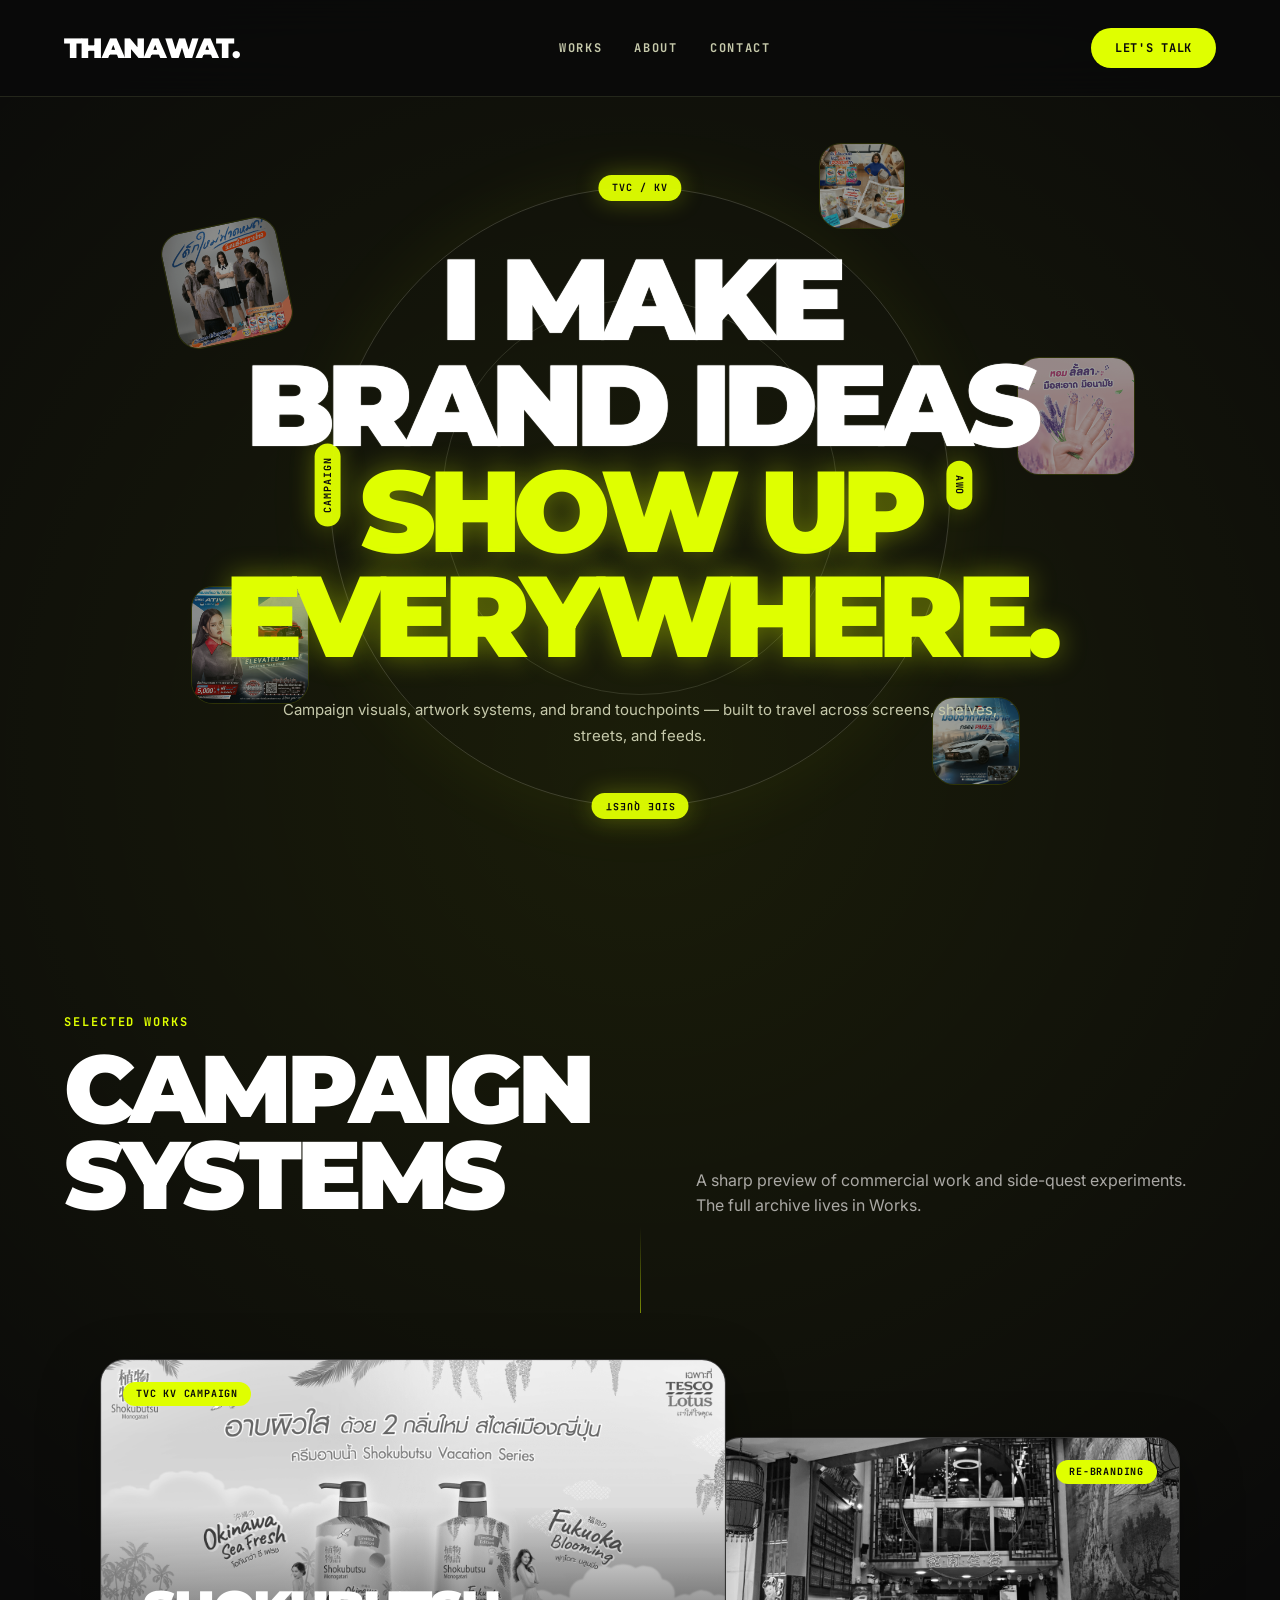
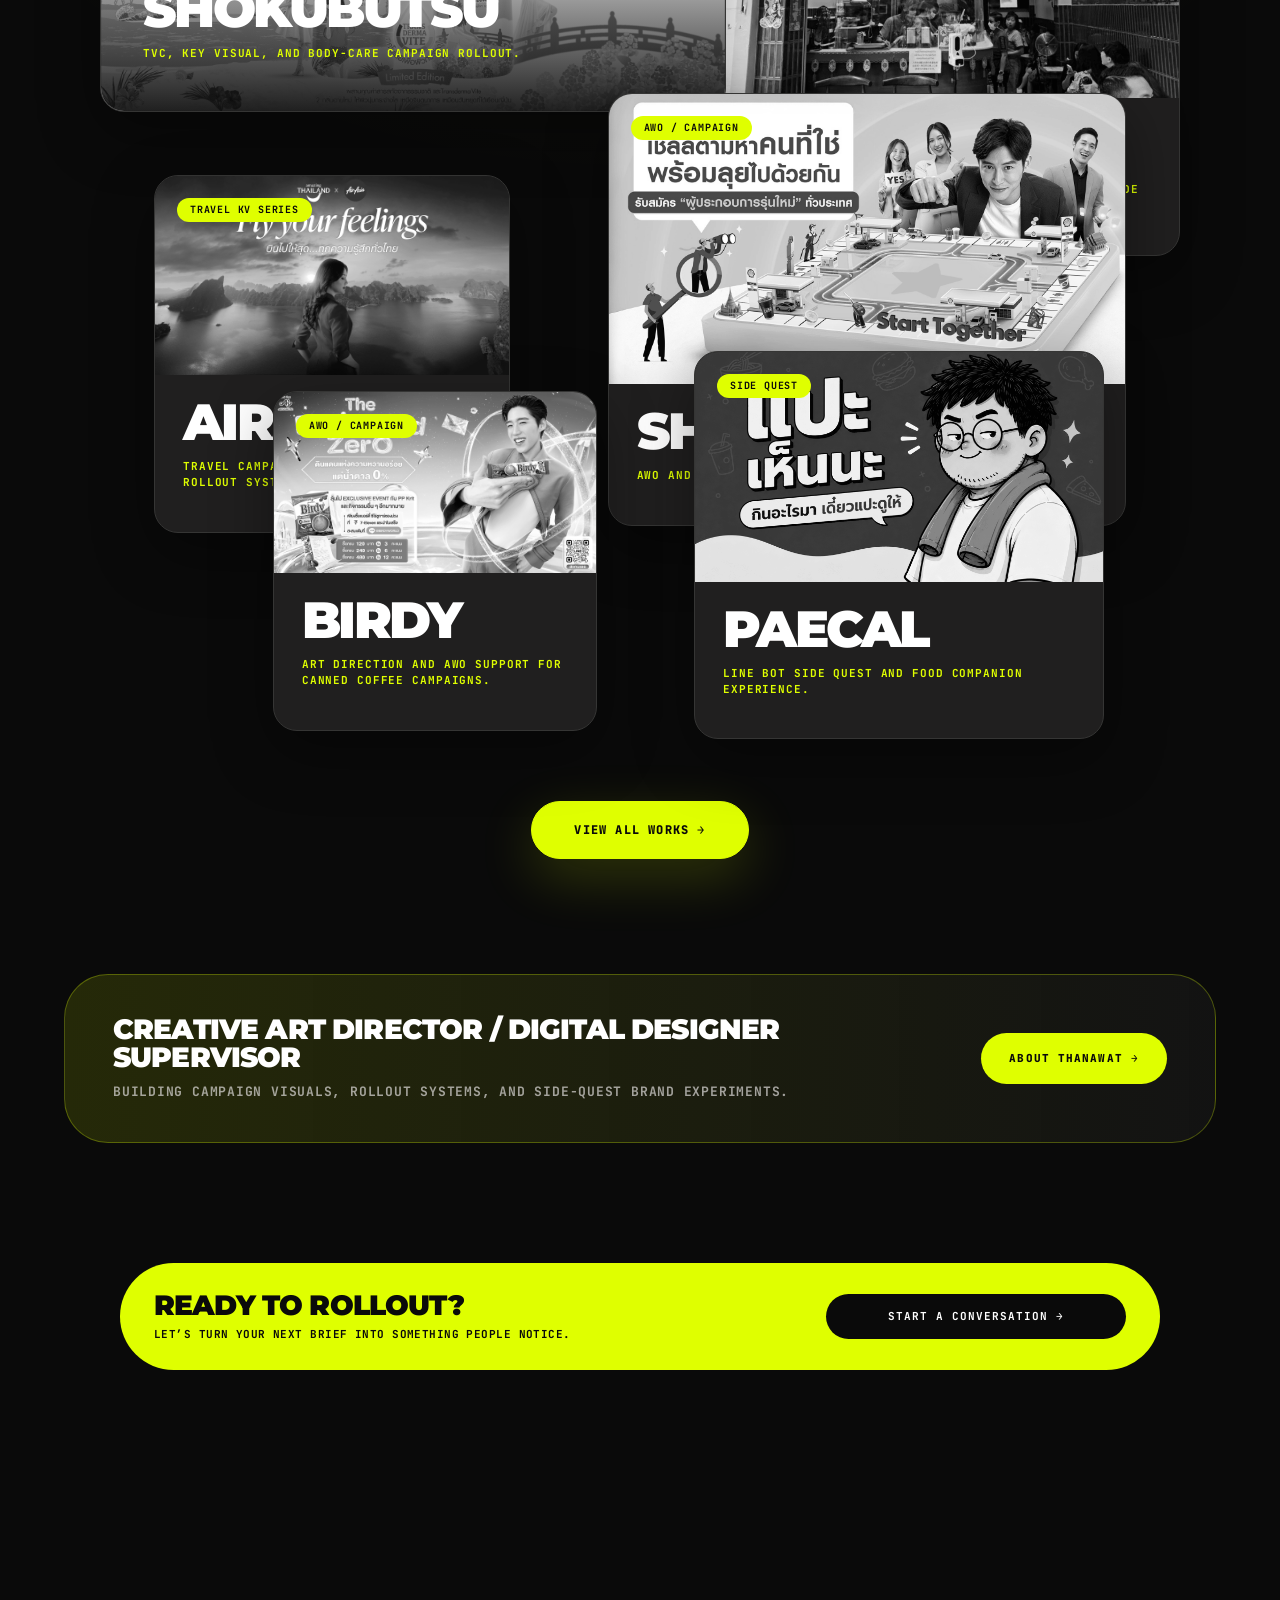
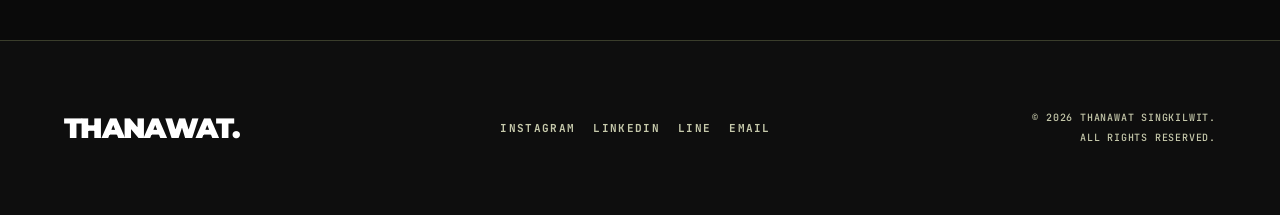
==== commit d06b05c3: "Fix Home work wall guide layout" ====
--- a/index.html
+++ b/index.html
@@ -1,34 +1,28 @@
 <!DOCTYPE html>
 <html lang="en" class="dark">
 <head>
-  <meta charset="utf-8" />
-  <meta name="viewport" content="width=device-width, initial-scale=1.0" />
-  <title>THANAWAT. | Creative Art Director</title>
-  <link rel="preconnect" href="https://fonts.googleapis.com">
-  <link rel="preconnect" href="https://fonts.gstatic.com" crossorigin>
-  <link href="https://fonts.googleapis.com/css2?family=Montserrat:wght@700;800;900&family=Inter:wght@400;500;700&family=JetBrains+Mono:wght@500;700&family=Prompt:wght@400;500;700;800&display=swap" rel="stylesheet">
-  <style>
-    :root{--bg:#0a0a0a;--surface:#141414;--surface2:#201f1f;--line:#353534;--text:#fff;--muted:#c6c9ab;--acid:#dfff00;--mx:64px;--mono:'JetBrains Mono',monospace;--head:'Montserrat',sans-serif;--body:'Inter',sans-serif;--thai:'Prompt',sans-serif}
-    *{box-sizing:border-box}html{scroll-behavior:smooth;overflow-x:hidden}body{width:100%;margin:0;background:radial-gradient(circle at 50% 22%,rgba(223,255,0,.08),transparent 38%),var(--bg);color:var(--text);font-family:var(--body);overflow-x:hidden}a{color:inherit;text-decoration:none}button{font:inherit}img{display:block;width:100%;height:100%;object-fit:cover;-webkit-user-drag:none;user-select:none;pointer-events:none}.no-save{-webkit-user-select:none;user-select:none;-webkit-touch-callout:none}.nav{position:fixed;top:0;left:0;width:100%;z-index:50;display:flex;align-items:center;justify-content:space-between;padding:28px var(--mx);background:rgba(10,10,10,.78);backdrop-filter:blur(20px);border-bottom:1px solid rgba(69,73,50,.45)}.logo{font:900 28px/1 var(--head);letter-spacing:-.06em}.navlinks{display:flex;gap:32px;align-items:center}.navlinks a{font:700 12px/1 var(--mono);letter-spacing:.14em;color:var(--muted);text-transform:uppercase}.navlinks a.active{color:var(--acid);border-bottom:2px solid var(--acid);padding-bottom:6px}.talk{background:var(--acid);color:#0a0a0a;border-radius:999px;padding:14px 24px;font:700 12px/1 var(--mono);letter-spacing:.06em;text-transform:uppercase}.menu{display:none;color:var(--text);font-size:24px;background:none;border:0;cursor:pointer;padding:0}.mobile-panel{position:fixed;inset:86px 18px auto;z-index:49;background:rgba(16,16,15,.95);border:1px solid rgba(223,255,0,.25);border-radius:24px;padding:18px;box-shadow:0 30px 80px rgba(0,0,0,.55);display:none}.mobile-panel.open{display:block}.mobile-panel a{display:block;padding:18px;border-bottom:1px solid rgba(198,201,171,.18);font:800 15px/1 var(--mono);letter-spacing:.12em}.mobile-panel a:last-child{border-bottom:0;color:#0a0a0a;background:var(--acid);border-radius:999px;text-align:center;margin-top:12px}
-    main{padding:128px var(--mx) 120px}.hero{position:relative;min-height:82vh;display:flex;align-items:center;justify-content:center;text-align:center;margin-bottom:150px}.orb{position:absolute;left:50%;top:50%;width:min(620px,70vw);height:min(620px,70vw);transform:translate(-50%,-50%);border:1px solid rgba(198,201,171,.22);border-radius:50%;box-shadow:0 0 80px rgba(223,255,0,.06)}.orb:after{content:"";position:absolute;inset:18%;border:1px solid rgba(144,147,120,.24);border-radius:50%;animation:spin 42s linear infinite}.orbit-tags{position:absolute;left:50%;top:50%;width:min(620px,70vw);height:min(620px,70vw);transform:translate(-50%,-50%);border-radius:50%;pointer-events:none;z-index:2;animation:spin 38s linear infinite}.orbit-tag{position:absolute;background:rgba(223,255,0,.96);color:#0a0a0a;border-radius:999px;padding:8px 14px;font:700 10px/1 var(--mono);letter-spacing:.09em;text-transform:uppercase;box-shadow:0 0 24px rgba(223,255,0,.28);white-space:nowrap}.ot1{left:50%;top:-12px;transform:translateX(-50%)}.ot2{right:-34px;top:48%;transform:translateY(-50%) rotate(90deg)}.ot3{left:50%;bottom:-12px;transform:translateX(-50%) rotate(180deg)}.ot4{left:-44px;top:48%;transform:translateY(-50%) rotate(-90deg)}@keyframes spin{to{transform:translate(-50%,-50%) rotate(360deg)}}.cap{position:absolute;width:118px;height:118px;border-radius:22px;overflow:hidden;border:1px solid rgba(223,255,0,.22);opacity:.58;animation:float 14s ease-in-out infinite}.c1{left:9%;top:13%;transform:rotate(-12deg)}.c2{right:7%;top:31%;animation-delay:1s}.c3{right:27%;top:2%;width:86px;height:86px;animation-delay:1.8s}.c4{left:11%;bottom:22%;animation-delay:.6s}.c5{right:17%;bottom:11%;width:88px;height:88px;animation-delay:2.4s}@keyframes float{0%,100%{translate:0 0}50%{translate:0 -16px}}.hero h1{position:relative;z-index:3;margin:0;font:900 clamp(64px,9vw,122px)/.92 var(--head);letter-spacing:-.065em;text-transform:uppercase;text-shadow:0 0 1px #fff;animation:heroRun .9s cubic-bezier(.18,.9,.22,1) both}.hero h1 span{color:var(--acid);text-shadow:0 0 28px rgba(223,255,0,.38);animation:acidGlow 2.6s ease-in-out .45s infinite alternate}.hero p{position:relative;z-index:3;margin:28px auto 0;max-width:720px;color:var(--muted);font-size:15px;line-height:1.7;animation:heroFade .8s ease .25s both}@keyframes heroRun{0%{opacity:0;transform:translateX(-54px);filter:blur(8px);letter-spacing:-.12em}100%{opacity:1;transform:translateX(0);filter:blur(0)}}@keyframes heroFade{0%{opacity:0;transform:translateY(14px)}100%{opacity:1;transform:none}}@keyframes acidGlow{0%{text-shadow:0 0 18px rgba(223,255,0,.25),0 0 0 rgba(223,255,0,0)}100%{text-shadow:0 0 34px rgba(223,255,0,.62),0 0 76px rgba(223,255,0,.24)}}
-    .section-intro{max-width:1400px;margin:0 auto 80px;display:flex;align-items:flex-end;justify-content:space-between;gap:32px}.kicker{font:700 12px/1 var(--mono);letter-spacing:.16em;color:var(--acid);text-transform:uppercase;margin-bottom:18px}.section-intro h2{font:900 clamp(48px,8vw,96px)/.9 var(--head);letter-spacing:-.055em;text-transform:uppercase;margin:0}.section-intro p{max-width:520px;color:rgba(229,226,225,.72);font-size:16px;line-height:1.6;margin:0}.wall{position:relative;max-width:1180px;min-height:1160px;margin:0 auto 38px}.wall:before{content:"";position:absolute;top:-78px;left:50%;width:1px;height:110px;background:linear-gradient(transparent,rgba(223,255,0,.5))}.card{position:absolute;background:var(--surface2);border:1px solid var(--line);border-radius:24px;overflow:hidden;transition:transform .45s cubic-bezier(.18,.9,.22,1),border-color .35s ease,box-shadow .45s cubic-bezier(.18,.9,.22,1);box-shadow:0 20px 60px rgba(0,0,0,.38);-webkit-touch-callout:none;user-select:none}.card:hover{border-color:var(--acid);z-index:12}.tag{position:absolute;top:22px;left:22px;z-index:5;background:var(--acid);color:#0a0a0a;border-radius:999px;padding:7px 13px;font:700 10px/1 var(--mono);letter-spacing:.08em;text-transform:uppercase}.tag.right{left:auto;right:22px}.frame{aspect-ratio:16/9;overflow:hidden}.card img{filter:grayscale(100%);transition:filter .45s ease,transform .55s cubic-bezier(.18,.9,.22,1)}.card:hover img{filter:grayscale(0);transform:scale(1.018)}.content{padding:24px 28px 30px}.overlay .content{position:absolute;left:0;bottom:0;width:100%;background:linear-gradient(transparent,rgba(10,10,10,.9));padding:80px 42px 38px}.work-title{font:900 clamp(34px,4vw,72px)/.9 var(--head);letter-spacing:-.05em;text-transform:uppercase;margin:0}.work-meta{margin-top:14px;color:var(--acid);font:700 11px/1.45 var(--mono);letter-spacing:.08em;text-transform:uppercase}.shoku{left:2%;top:118px;width:52%;z-index:8}.ext{right:4%;top:202px;width:42%;z-index:4}.air{left:7%;top:510px;width:30%;z-index:7}.shell{right:13%;top:440px;width:44%;z-index:9}.birdy{left:17%;top:766px;width:28%;z-index:10}.paecal{right:18%;top:728px;width:34%;z-index:11}.shoku:hover{transform:translate(-24px,-10px) scale(1.018);box-shadow:0 30px 90px rgba(0,0,0,.48)}.ext:hover{transform:translate(42px,-8px) scale(1.012);box-shadow:0 30px 90px rgba(0,0,0,.48)}.air:hover{transform:translate(-42px,-12px) scale(1.018);box-shadow:0 30px 90px rgba(0,0,0,.48)}.shell:hover{transform:translate(46px,-12px) scale(1.014);box-shadow:0 30px 90px rgba(0,0,0,.48)}.birdy:hover{transform:translate(-34px,12px) scale(1.018);box-shadow:0 30px 90px rgba(0,0,0,.48)}.paecal:hover{transform:translate(36px,12px) scale(1.018);box-shadow:0 30px 90px rgba(0,0,0,.48)}
-    .view-all{max-width:1400px;margin:0 auto 115px;display:flex;justify-content:center}.view-all a{display:inline-flex;align-items:center;background:var(--acid);color:#0a0a0a;border:1px solid var(--acid);border-radius:999px;padding:22px 42px;font:900 12px/1 var(--mono);letter-spacing:.1em;text-transform:uppercase;box-shadow:0 18px 55px rgba(223,255,0,.18);transition:.25s ease}.view-all a:hover{background:#fff;color:#0a0a0a;transform:translateY(-3px)}.about-strip{max-width:1180px;margin:0 auto 120px;border:1px solid rgba(223,255,0,.28);background:linear-gradient(90deg,rgba(223,255,0,.13),rgba(20,20,20,.92));border-radius:44px;padding:40px 48px;display:flex;align-items:center;justify-content:space-between;gap:44px;min-height:165px}.about-strip p{margin:0;color:rgba(229,226,225,.82);text-transform:uppercase}.about-strip .strip-title{display:block;color:#fff;font:900 28px/1 var(--head);letter-spacing:-.03em}.about-strip .strip-copy{display:block;margin-top:12px;font:700 13px/1.45 var(--mono);letter-spacing:.06em;color:rgba(229,226,225,.68)}.about-strip a{background:var(--acid);color:#0a0a0a;border-radius:999px;padding:20px 28px;font:900 11px/1 var(--mono);letter-spacing:.1em;text-transform:uppercase;white-space:nowrap}.cta{position:relative;max-width:1040px;margin:0 auto 150px;background:var(--acid);color:#0a0a0a;border-radius:999px;padding:28px 34px;display:flex;align-items:center;justify-content:space-between;gap:28px;animation:ctaPulse 3.8s ease-in-out infinite}.cta h2{font:900 28px/1 var(--head);letter-spacing:-.03em;text-transform:uppercase;margin:0}.cta p{font:700 11px/1.4 var(--mono);letter-spacing:.04em;text-transform:uppercase;margin:8px 0 0}.contact-trigger{width:300px;min-width:300px;background:#0a0a0a;color:#fff;border:0;border-radius:999px;padding:17px 28px;font:700 11px/1 var(--mono);letter-spacing:.09em;text-transform:uppercase;white-space:nowrap;cursor:pointer;transition:.25s ease}.contact-trigger:hover{transform:translateX(4px);background:#191919}.contact-options{position:absolute;right:34px;top:83px;display:grid;gap:8px;width:300px;padding:10px;background:rgba(10,10,10,.94);border-radius:26px;box-shadow:0 26px 70px rgba(0,0,0,.35);opacity:0;pointer-events:none;transform:translateY(-6px) scale(.98);transition:.25s ease;z-index:6}.contact-options.open{opacity:1;pointer-events:auto;transform:translateY(0) scale(1)}.contact-options a{display:flex;justify-content:space-between;padding:15px 16px;border-radius:999px;background:#181818;color:#fff;font:800 11px/1 var(--mono);letter-spacing:.1em;text-transform:uppercase}.contact-options a:hover{background:#fff;color:#0a0a0a}@keyframes ctaPulse{0%,100%{box-shadow:0 0 0 rgba(223,255,0,0)}50%{box-shadow:0 0 42px rgba(223,255,0,.18)}}.footer{border-top:1px solid rgba(69,73,50,.8);background:#0e0e0e;padding:70px var(--mx);display:flex;align-items:center;justify-content:space-between;gap:32px}.social{display:flex;gap:14px;flex-wrap:wrap;justify-content:center}.social-icon{width:38px;height:38px;border:1px solid rgba(198,201,171,.28);border-radius:999px;display:inline-flex;align-items:center;justify-content:center;color:var(--muted);background:rgba(10,10,10,.36);transition:.25s ease}.social-icon:hover{color:#0a0a0a;background:var(--acid);border-color:var(--acid);transform:translateY(-3px)}.social-icon svg{width:19px;height:19px;display:block;fill:none;stroke:currentColor;stroke-width:1.8;stroke-linecap:round;stroke-linejoin:round}.social-icon:nth-child(2) svg,.social-icon:nth-child(3) svg{fill:currentColor;stroke:none}.copy{font:500 10px/1.4 var(--mono);letter-spacing:.08em;color:var(--muted);text-transform:uppercase;text-align:right}.copy span{display:block;margin-top:6px}
-    .section-intro,.view-all,.about-strip,.cta{opacity:0;transform:translate3d(0,18px,0);filter:blur(6px);transition:opacity .78s cubic-bezier(.16,1,.3,1),transform .78s cubic-bezier(.16,1,.3,1),filter .78s cubic-bezier(.16,1,.3,1)}.section-intro.is-visible,.view-all.is-visible,.about-strip.is-visible,.cta.is-visible{opacity:1;transform:none;filter:blur(0)}.wall .card{opacity:0;filter:blur(7px);transform:translate3d(0,24px,0) scale(.992)}.wall.is-visible .card{opacity:1;filter:blur(0);transform:none}.wall.is-visible .card:nth-child(1){transition-delay:.04s}.wall.is-visible .card:nth-child(2){transition-delay:.12s}.wall.is-visible .card:nth-child(3){transition-delay:.20s}.wall.is-visible .card:nth-child(4){transition-delay:.28s}.wall.is-visible .card:nth-child(5){transition-delay:.36s}.wall.is-visible .card:nth-child(6){transition-delay:.44s}.wall .card{transition:opacity .82s cubic-bezier(.16,1,.3,1),filter .82s cubic-bezier(.16,1,.3,1),transform .82s cubic-bezier(.16,1,.3,1),border-color .35s ease,box-shadow .45s cubic-bezier(.16,1,.3,1)}.wall.is-visible .card:hover{transition-delay:0s}.wall.is-visible .shoku:hover{transform:translate(-24px,-10px) scale(1.018);box-shadow:0 30px 90px rgba(0,0,0,.48)}.wall.is-visible .ext:hover{transform:translate(42px,-8px) scale(1.012);box-shadow:0 30px 90px rgba(0,0,0,.48)}.wall.is-visible .air:hover{transform:translate(-42px,-12px) scale(1.018);box-shadow:0 30px 90px rgba(0,0,0,.48)}.wall.is-visible .shell:hover{transform:translate(46px,-12px) scale(1.014);box-shadow:0 30px 90px rgba(0,0,0,.48)}.wall.is-visible .birdy:hover{transform:translate(-34px,12px) scale(1.018);box-shadow:0 30px 90px rgba(0,0,0,.48)}.wall.is-visible .paecal:hover{transform:translate(36px,12px) scale(1.018);box-shadow:0 30px 90px rgba(0,0,0,.48)}@media(prefers-reduced-motion:reduce){.section-intro,.view-all,.about-strip,.cta,.wall .card{opacity:1!important;filter:none!important;transform:none!important;transition:none!important}}@media(max-width:767px){:root{--mx:24px}.nav{padding:22px var(--mx);min-height:86px}.navlinks,.talk{display:none}.menu{display:block;font-size:26px;line-height:1}.logo{font-size:23px}main{padding:104px var(--mx) 82px}.hero{min-height:calc(100svh - 104px);margin:0 0 86px;text-align:left;align-items:center;justify-content:flex-start;overflow:hidden}.hero>div:last-child{position:relative;z-index:3;width:100%;max-width:calc(100vw - (var(--mx) * 2))}.orb{left:-44%;top:47%;width:min(560px,145vw);height:min(560px,145vw);transform:translateY(-50%);opacity:.76}.orb:after{inset:21%}.orbit-tags{left:-44%;top:47%;width:min(560px,145vw);height:min(560px,145vw);transform:translateY(-50%);animation:spinMobile 36s linear infinite}.orbit-tag{font-size:9px;padding:7px 11px}.ot1{left:52%;top:-10px}.ot2{right:-28px}.ot3{left:52%;bottom:-10px}.ot4{left:-30px}@keyframes spinMobile{to{transform:translateY(-50%) rotate(360deg)}}.cap{width:76px;height:76px;border-radius:16px;opacity:.72}.c1{left:4%;top:10%;transform:rotate(-12deg)}.c2{right:6%;top:25%}.c3{right:38%;top:7%;width:62px;height:62px}.c4{left:4%;bottom:18%}.c5{right:8%;bottom:12%;width:64px;height:64px}.hero h1{font-size:clamp(43px,11.8vw,56px);line-height:.95;letter-spacing:-.055em;text-align:left;max-width:100%;text-wrap:balance}.hero p{font-size:14px;line-height:1.62;max-width:min(350px,100%);margin:26px 0 0;color:rgba(229,226,225,.78)}.section-intro{display:block;margin:0 auto 34px}.kicker{font-size:12px;margin-bottom:16px}.section-intro h2{font-size:clamp(42px,12vw,52px);line-height:.9}.section-intro p{margin-top:20px;font-size:17px;line-height:1.55;color:rgba(229,226,225,.72)}.wall{min-height:auto;display:grid;grid-template-columns:1fr;gap:22px;margin:0 auto 40px}.wall:before{display:none}.card{position:relative!important;left:auto!important;right:auto!important;top:auto!important;width:100%!important;border-radius:20px}.card:hover{transform:none}.frame{aspect-ratio:16/9}.card img{filter:grayscale(100%);transform:translateY(0) scale(1.02)}.card.is-inview img{filter:grayscale(0);transform:translateY(-6px) scale(1.015)}.overlay .content{position:relative;background:none;padding:24px 24px 28px}.tag{top:16px;left:16px;font-size:9px;padding:6px 10px}.tag.right{right:auto;left:16px}.content{padding:22px 22px 26px}.work-title{font-size:clamp(31px,9.4vw,42px);line-height:.9}.work-meta{font-size:11px;line-height:1.55}.view-all{margin-bottom:64px}.view-all a{width:100%;justify-content:center}.about-strip{display:block;border-radius:30px;padding:32px 28px;margin-bottom:82px;min-height:auto}.about-strip .strip-title{font-size:28px;line-height:1.05}.about-strip .strip-copy{font-size:12px}.about-strip a{display:inline-flex;margin-top:22px;padding:17px 22px}.cta{width:100%;border-radius:30px;display:block;text-align:left;margin:0 auto 88px;padding:34px 28px}.cta h2{font-size:clamp(27px,8.4vw,34px);line-height:.95}.cta p{font-size:11px;line-height:1.55;margin-top:14px}.contact-trigger{width:calc(100% - 56px);min-width:0;display:inline-flex;justify-content:center;margin-top:22px;max-width:300px;padding:17px 24px;white-space:normal;text-align:center}.contact-options{position:absolute;left:28px;right:auto;top:calc(100% - 18px);width:calc(100% - 56px);padding:10px;border-radius:24px}.footer{display:block;text-align:center;padding:54px var(--mx)}.footer .logo{margin-bottom:30px}.copy{text-align:center;margin:32px auto 0;max-width:320px;line-height:1.8}.social{gap:24px}}
-    @media(max-width:390px){:root{--mx:20px}.hero h1{font-size:clamp(40px,11.4vw,46px)}.hero p{font-size:13.5px}.section-intro h2{font-size:40px}.work-title{font-size:30px}.cta{padding:32px 24px}.contact-trigger{font-size:10px;padding:16px 20px}}@media(prefers-reduced-motion:reduce){*,*:before,*:after{animation:none!important;transition:none!important}}
-  </style>
+<meta charset="utf-8" />
+<meta name="viewport" content="width=device-width, initial-scale=1.0" />
+<title>THANAWAT. | Creative Art Director</title>
+<link rel="preconnect" href="https://fonts.googleapis.com">
+<link rel="preconnect" href="https://fonts.gstatic.com" crossorigin>
+<link href="https://fonts.googleapis.com/css2?family=Montserrat:wght@700;800;900&family=Inter:wght@400;500;700&family=JetBrains+Mono:wght@500;700&family=Prompt:wght@400;500;700;800&display=swap" rel="stylesheet">
+<style>
+:root{--bg:#0a0a0a;--surface:#141414;--surface2:#201f1f;--line:#353534;--text:#fff;--muted:#c6c9ab;--acid:#dfff00;--mx:64px;--mono:'JetBrains Mono',monospace;--head:'Montserrat',sans-serif;--body:'Inter',sans-serif;--thai:'Prompt',sans-serif}*{box-sizing:border-box}html{scroll-behavior:smooth;overflow-x:hidden}body{width:100%;margin:0;background:radial-gradient(circle at 50% 22%,rgba(223,255,0,.08),transparent 38%),var(--bg);color:var(--text);font-family:var(--body);overflow-x:hidden}a{color:inherit;text-decoration:none}button{font:inherit}img{display:block;width:100%;height:100%;object-fit:cover;-webkit-user-drag:none;user-select:none;pointer-events:none}.no-save{-webkit-user-select:none;user-select:none;-webkit-touch-callout:none}.nav{position:fixed;top:0;left:0;width:100%;z-index:50;display:flex;align-items:center;justify-content:space-between;padding:28px var(--mx);background:rgba(10,10,10,.78);backdrop-filter:blur(20px);border-bottom:1px solid rgba(69,73,50,.45)}.logo{font:900 28px/1 var(--head);letter-spacing:-.06em}.navlinks{display:flex;gap:32px;align-items:center}.navlinks a{font:700 12px/1 var(--mono);letter-spacing:.14em;color:var(--muted);text-transform:uppercase}.talk{background:var(--acid);color:#0a0a0a;border-radius:999px;padding:14px 24px;font:700 12px/1 var(--mono);letter-spacing:.06em;text-transform:uppercase}.menu{display:none;color:var(--text);font-size:24px;background:none;border:0;padding:0}.mobile-panel{position:fixed;inset:86px 18px auto;z-index:49;background:rgba(16,16,15,.95);border:1px solid rgba(223,255,0,.25);border-radius:24px;padding:18px;box-shadow:0 30px 80px rgba(0,0,0,.55);display:none}.mobile-panel.open{display:block}.mobile-panel a{display:block;padding:18px;border-bottom:1px solid rgba(198,201,171,.18);font:800 15px/1 var(--mono);letter-spacing:.12em}.mobile-panel a:last-child{border-bottom:0;color:#0a0a0a;background:var(--acid);border-radius:999px;text-align:center;margin-top:12px}main{padding:128px var(--mx) 120px}.hero{position:relative;min-height:82vh;display:flex;align-items:center;justify-content:center;text-align:center;margin-bottom:150px}.orb{position:absolute;left:50%;top:50%;width:min(620px,70vw);height:min(620px,70vw);transform:translate(-50%,-50%);border:1px solid rgba(198,201,171,.22);border-radius:50%;box-shadow:0 0 80px rgba(223,255,0,.06)}.orb:after{content:"";position:absolute;inset:18%;border:1px solid rgba(144,147,120,.24);border-radius:50%;animation:spin 42s linear infinite}.orbit-tags{position:absolute;left:50%;top:50%;width:min(620px,70vw);height:min(620px,70vw);transform:translate(-50%,-50%);border-radius:50%;pointer-events:none;z-index:2;animation:spin 38s linear infinite}.orbit-tag{position:absolute;background:rgba(223,255,0,.96);color:#0a0a0a;border-radius:999px;padding:8px 14px;font:700 10px/1 var(--mono);letter-spacing:.09em;text-transform:uppercase;box-shadow:0 0 24px rgba(223,255,0,.28);white-space:nowrap}.ot1{left:50%;top:-12px;transform:translateX(-50%)}.ot2{right:-34px;top:48%;transform:translateY(-50%) rotate(90deg)}.ot3{left:50%;bottom:-12px;transform:translateX(-50%) rotate(180deg)}.ot4{left:-44px;top:48%;transform:translateY(-50%) rotate(-90deg)}@keyframes spin{to{transform:translate(-50%,-50%) rotate(360deg)}}.cap{position:absolute;width:118px;height:118px;border-radius:22px;overflow:hidden;border:1px solid rgba(223,255,0,.22);opacity:.58;animation:float 14s ease-in-out infinite}.c1{left:9%;top:13%;transform:rotate(-12deg)}.c2{right:7%;top:31%;animation-delay:1s}.c3{right:27%;top:2%;width:86px;height:86px;animation-delay:1.8s}.c4{left:11%;bottom:22%;animation-delay:.6s}.c5{right:17%;bottom:11%;width:88px;height:88px;animation-delay:2.4s}@keyframes float{0%,100%{translate:0 0}50%{translate:0 -16px}}.hero h1{position:relative;z-index:3;margin:0;font:900 clamp(64px,9vw,122px)/.92 var(--head);letter-spacing:-.065em;text-transform:uppercase;text-shadow:0 0 1px #fff;animation:heroRun .9s cubic-bezier(.18,.9,.22,1) both}.hero h1 span{color:var(--acid);text-shadow:0 0 28px rgba(223,255,0,.38);animation:acidGlow 2.6s ease-in-out .45s infinite alternate}.hero p{position:relative;z-index:3;margin:28px auto 0;max-width:720px;color:var(--muted);font-size:15px;line-height:1.7;animation:heroFade .8s ease .25s both}@keyframes heroRun{0%{opacity:0;transform:translateX(-54px);filter:blur(8px);letter-spacing:-.12em}100%{opacity:1;transform:translateX(0);filter:blur(0)}}@keyframes heroFade{0%{opacity:0;transform:translateY(14px)}100%{opacity:1;transform:none}}@keyframes acidGlow{0%{text-shadow:0 0 18px rgba(223,255,0,.25),0 0 0 rgba(223,255,0,0)}100%{text-shadow:0 0 34px rgba(223,255,0,.62),0 0 76px rgba(223,255,0,.24)}}.section-intro{max-width:1400px;margin:0 auto 64px;display:flex;align-items:flex-end;justify-content:space-between;gap:32px}.kicker{font:700 12px/1 var(--mono);letter-spacing:.16em;color:var(--acid);text-transform:uppercase;margin-bottom:18px}.section-intro h2{font:900 clamp(48px,8vw,96px)/.9 var(--head);letter-spacing:-.055em;text-transform:uppercase;margin:0}.section-intro p{max-width:520px;color:rgba(229,226,225,.72);font-size:16px;line-height:1.6;margin:0}.wall{position:relative;max-width:1080px;min-height:1080px;margin:0 auto 38px}.wall:before{content:"";position:absolute;top:-56px;left:50%;width:1px;height:86px;background:linear-gradient(transparent,rgba(223,255,0,.5))}.card{position:absolute;background:var(--surface2);border:1px solid var(--line);border-radius:24px;overflow:hidden;transition:transform .45s cubic-bezier(.18,.9,.22,1),border-color .35s ease,box-shadow .45s cubic-bezier(.18,.9,.22,1);box-shadow:0 20px 60px rgba(0,0,0,.38);-webkit-touch-callout:none;user-select:none}.card:hover{border-color:var(--acid);z-index:12}.tag{position:absolute;top:22px;left:22px;z-index:5;background:var(--acid);color:#0a0a0a;border-radius:999px;padding:7px 13px;font:700 10px/1 var(--mono);letter-spacing:.08em;text-transform:uppercase}.tag.right{left:auto;right:22px}.frame{aspect-ratio:16/9;overflow:hidden}.card img{filter:grayscale(100%);transition:filter .45s ease,transform .55s cubic-bezier(.18,.9,.22,1)}.card:hover img{filter:grayscale(0);transform:scale(1.018)}.content{padding:24px 28px 30px}.overlay .content{position:absolute;left:0;bottom:0;width:100%;background:linear-gradient(transparent,rgba(10,10,10,.9));padding:80px 42px 38px}.work-title{font:900 clamp(34px,4vw,72px)/.9 var(--head);letter-spacing:-.05em;text-transform:uppercase;margin:0}.work-meta{margin-top:14px;color:var(--acid);font:700 11px/1.45 var(--mono);letter-spacing:.08em;text-transform:uppercase}.shoku{left:0;top:76px;width:58%;z-index:8}.ext{right:0;top:154px;width:43%;z-index:4}.air{left:5%;top:492px;width:33%;z-index:7}.shell{right:5%;top:410px;width:48%;z-index:9}.birdy{left:16%;top:708px;width:30%;z-index:10}.paecal{right:7%;top:668px;width:38%;z-index:11}.shoku:hover{transform:translate(-28px,-10px) scale(1.016);box-shadow:0 30px 90px rgba(0,0,0,.48)}.ext:hover{transform:translate(48px,-8px) scale(1.012);box-shadow:0 30px 90px rgba(0,0,0,.48)}.air:hover{transform:translate(-42px,-12px) scale(1.016);box-shadow:0 30px 90px rgba(0,0,0,.48)}.shell:hover{transform:translate(48px,-12px) scale(1.012);box-shadow:0 30px 90px rgba(0,0,0,.48)}.birdy:hover{transform:translate(-34px,14px) scale(1.016);box-shadow:0 30px 90px rgba(0,0,0,.48)}.paecal:hover{transform:translate(38px,14px) scale(1.016);box-shadow:0 30px 90px rgba(0,0,0,.48)}.view-all{max-width:1400px;margin:0 auto 115px;display:flex;justify-content:center}.view-all a{display:inline-flex;align-items:center;background:var(--acid);color:#0a0a0a;border:1px solid var(--acid);border-radius:999px;padding:22px 42px;font:900 12px/1 var(--mono);letter-spacing:.1em;text-transform:uppercase;box-shadow:0 18px 55px rgba(223,255,0,.18);transition:.25s ease}.view-all a:hover{background:#fff;color:#0a0a0a;transform:translateY(-3px)}.about-strip{max-width:1180px;margin:0 auto 120px;border:1px solid rgba(223,255,0,.28);background:linear-gradient(90deg,rgba(223,255,0,.13),rgba(20,20,20,.92));border-radius:44px;padding:40px 48px;display:flex;align-items:center;justify-content:space-between;gap:44px;min-height:165px}.about-strip p{margin:0;color:rgba(229,226,225,.82);text-transform:uppercase}.about-strip .strip-title{display:block;color:#fff;font:900 28px/1 var(--head);letter-spacing:-.03em}.about-strip .strip-copy{display:block;margin-top:12px;font:700 13px/1.45 var(--mono);letter-spacing:.06em;color:rgba(229,226,225,.68)}.about-strip a{background:var(--acid);color:#0a0a0a;border-radius:999px;padding:20px 28px;font:900 11px/1 var(--mono);letter-spacing:.1em;text-transform:uppercase;white-space:nowrap}.cta{position:relative;max-width:1040px;margin:0 auto 150px;background:var(--acid);color:#0a0a0a;border-radius:999px;padding:28px 34px;display:flex;align-items:center;justify-content:space-between;gap:28px;animation:ctaPulse 3.8s ease-in-out infinite}.cta h2{font:900 28px/1 var(--head);letter-spacing:-.03em;text-transform:uppercase;margin:0}.cta p{font:700 11px/1.4 var(--mono);letter-spacing:.04em;text-transform:uppercase;margin:8px 0 0}.contact-trigger{width:300px;min-width:300px;background:#0a0a0a;color:#fff;border:0;border-radius:999px;padding:17px 28px;font:700 11px/1 var(--mono);letter-spacing:.09em;text-transform:uppercase;white-space:nowrap;cursor:pointer;transition:.25s ease}.contact-trigger:hover{transform:translateX(4px);background:#191919}.contact-options{position:absolute;right:34px;top:83px;display:grid;gap:8px;width:300px;padding:10px;background:rgba(10,10,10,.94);border-radius:26px;box-shadow:0 26px 70px rgba(0,0,0,.35);opacity:0;pointer-events:none;transform:translateY(-6px) scale(.98);transition:.25s ease;z-index:6}.contact-options.open{opacity:1;pointer-events:auto;transform:translateY(0) scale(1)}.contact-options a{display:flex;justify-content:space-between;padding:15px 16px;border-radius:999px;background:#181818;color:#fff;font:800 11px/1 var(--mono);letter-spacing:.1em;text-transform:uppercase}.contact-options a:hover{background:#fff;color:#0a0a0a}@keyframes ctaPulse{0%,100%{box-shadow:0 0 0 rgba(223,255,0,0)}50%{box-shadow:0 0 42px rgba(223,255,0,.18)}}.footer{border-top:1px solid rgba(69,73,50,.8);background:#0e0e0e;padding:70px var(--mx);display:flex;align-items:center;justify-content:space-between;gap:32px}.social{display:flex;gap:18px;flex-wrap:wrap;justify-content:center}.social a{font:700 11px/1 var(--mono);letter-spacing:.12em;color:var(--muted);text-transform:uppercase}.copy{font:500 10px/1.4 var(--mono);letter-spacing:.08em;color:var(--muted);text-transform:uppercase;text-align:right}.copy span{display:block;margin-top:6px}.section-intro,.view-all,.about-strip,.cta{opacity:0;transform:translate3d(0,18px,0);filter:blur(6px);transition:opacity .78s cubic-bezier(.16,1,.3,1),transform .78s cubic-bezier(.16,1,.3,1),filter .78s cubic-bezier(.16,1,.3,1)}.section-intro.is-visible,.view-all.is-visible,.about-strip.is-visible,.cta.is-visible{opacity:1;transform:none;filter:blur(0)}.wall .card{opacity:0;filter:blur(7px);transform:translate3d(0,24px,0) scale(.992)}.wall.is-visible .card{opacity:1;filter:blur(0);transform:none}.wall.is-visible .card:nth-child(1){transition-delay:.04s}.wall.is-visible .card:nth-child(2){transition-delay:.12s}.wall.is-visible .card:nth-child(3){transition-delay:.20s}.wall.is-visible .card:nth-child(4){transition-delay:.28s}.wall.is-visible .card:nth-child(5){transition-delay:.36s}.wall.is-visible .card:nth-child(6){transition-delay:.44s}.wall .card{transition:opacity .82s cubic-bezier(.16,1,.3,1),filter .82s cubic-bezier(.16,1,.3,1),transform .82s cubic-bezier(.16,1,.3,1),border-color .35s ease,box-shadow .45s cubic-bezier(.16,1,.3,1)}.wall.is-visible .card:hover{transition-delay:0s}.wall.is-visible .shoku:hover{transform:translate(-28px,-10px) scale(1.016);box-shadow:0 30px 90px rgba(0,0,0,.48)}.wall.is-visible .ext:hover{transform:translate(48px,-8px) scale(1.012);box-shadow:0 30px 90px rgba(0,0,0,.48)}.wall.is-visible .air:hover{transform:translate(-42px,-12px) scale(1.016);box-shadow:0 30px 90px rgba(0,0,0,.48)}.wall.is-visible .shell:hover{transform:translate(48px,-12px) scale(1.012);box-shadow:0 30px 90px rgba(0,0,0,.48)}.wall.is-visible .birdy:hover{transform:translate(-34px,14px) scale(1.016);box-shadow:0 30px 90px rgba(0,0,0,.48)}.wall.is-visible .paecal:hover{transform:translate(38px,14px) scale(1.016);box-shadow:0 30px 90px rgba(0,0,0,.48)}@media(max-width:767px){:root{--mx:24px}.nav{padding:22px var(--mx);min-height:86px}.navlinks,.talk{display:none}.menu{display:block;font-size:26px;line-height:1}.logo{font-size:23px}main{padding:104px var(--mx) 82px}.hero{min-height:calc(100svh - 104px);margin:0 0 86px;text-align:left;align-items:center;justify-content:flex-start;overflow:hidden}.hero>div:last-child{position:relative;z-index:3;width:100%;max-width:calc(100vw - (var(--mx) * 2))}.orb{left:-44%;top:47%;width:min(560px,145vw);height:min(560px,145vw);transform:translateY(-50%);opacity:.76}.orb:after{inset:21%}.orbit-tags{left:-44%;top:47%;width:min(560px,145vw);height:min(560px,145vw);transform:translateY(-50%);animation:spinMobile 36s linear infinite}.orbit-tag{font-size:9px;padding:7px 11px}.ot1{left:52%;top:-10px}.ot2{right:-28px}.ot3{left:52%;bottom:-10px}.ot4{left:-30px}@keyframes spinMobile{to{transform:translateY(-50%) rotate(360deg)}}.cap{width:76px;height:76px;border-radius:16px;opacity:.72}.c1{left:4%;top:10%;transform:rotate(-12deg)}.c2{right:6%;top:25%}.c3{right:38%;top:7%;width:62px;height:62px}.c4{left:4%;bottom:18%}.c5{right:8%;bottom:12%;width:64px;height:64px}.hero h1{font-size:clamp(43px,11.8vw,56px);line-height:.95;letter-spacing:-.055em;text-align:left;max-width:100%;text-wrap:balance}.hero p{font-size:14px;line-height:1.62;max-width:min(350px,100%);margin:26px 0 0;color:rgba(229,226,225,.78)}.section-intro{display:block;margin:0 auto 34px}.section-intro h2{font-size:clamp(42px,12vw,52px);line-height:.9}.section-intro p{margin-top:20px;font-size:17px;line-height:1.55}.wall{min-height:auto;display:grid;grid-template-columns:1fr;gap:22px;margin:0 auto 40px}.wall:before{display:none}.card{position:relative!important;left:auto!important;right:auto!important;top:auto!important;width:100%!important;border-radius:20px}.card:hover{transform:none}.frame{aspect-ratio:16/9}.card img{filter:grayscale(100%);transform:translateY(0) scale(1.02)}.card.is-inview img{filter:grayscale(0);transform:translateY(-6px) scale(1.015)}.overlay .content{position:relative;background:none;padding:24px 24px 28px}.tag,.tag.right{top:16px;left:16px;right:auto;font-size:9px;padding:6px 10px}.content{padding:22px 22px 26px}.work-title{font-size:clamp(31px,9.4vw,42px);line-height:.9}.work-meta{font-size:11px;line-height:1.55}.view-all{margin-bottom:64px}.view-all a{width:100%;justify-content:center}.about-strip{display:block;border-radius:30px;padding:32px 28px;margin-bottom:82px;min-height:auto}.about-strip .strip-title{font-size:28px;line-height:1.05}.about-strip .strip-copy{font-size:12px}.about-strip a{display:inline-flex;margin-top:22px;padding:17px 22px}.cta{width:100%;border-radius:30px;display:block;text-align:left;margin:0 auto 88px;padding:34px 28px}.cta h2{font-size:clamp(27px,8.4vw,34px);line-height:.95}.cta p{font-size:11px;line-height:1.55;margin-top:14px}.contact-trigger{width:calc(100% - 56px);min-width:0;display:inline-flex;justify-content:center;margin-top:22px;max-width:300px;padding:17px 24px;white-space:normal;text-align:center}.contact-options{position:absolute;left:28px;right:auto;top:calc(100% - 18px);width:calc(100% - 56px);padding:10px;border-radius:24px}.footer{display:block;text-align:center;padding:54px var(--mx)}.footer .logo{margin-bottom:30px}.copy{text-align:center;margin:32px auto 0;max-width:320px;line-height:1.8}.social{gap:24px}}@media(max-width:390px){:root{--mx:20px}.hero h1{font-size:clamp(40px,11.4vw,46px)}.section-intro h2{font-size:40px}.work-title{font-size:30px}.cta{padding:32px 24px}.contact-trigger{font-size:10px;padding:16px 20px}}@media(prefers-reduced-motion:reduce){*,*:before,*:after{animation:none!important;transition:none!important}.section-intro,.view-all,.about-strip,.cta,.wall .card{opacity:1!important;filter:none!important;transform:none!important;transition:none!important}}
+</style>
 </head>
 <body>
-  <nav class="nav"><a class="logo" href="index.html">THANAWAT.</a><div class="navlinks"><a href="works.html">Works</a><a href="about.html">About</a><a href="#contact">Contact</a></div><a class="talk" href="mailto:Thanawat.skw@gmail.com">Let's Talk</a><button class="menu" aria-label="Open menu" aria-expanded="false">☰</button></nav>
-  <div class="mobile-panel" aria-hidden="true"><a href="works.html">Works</a><a href="about.html">About Me</a><a href="#contact">Contact</a><a href="mailto:Thanawat.skw@gmail.com">Let's Talk</a></div>
-  <main>
-    <section class="hero"><div class="orb"></div><div class="orbit-tags" aria-hidden="true"><span class="orbit-tag ot1">TVC / KV</span><span class="orbit-tag ot2">AWO</span><span class="orbit-tag ot3">SIDE QUEST</span><span class="orbit-tag ot4">CAMPAIGN</span></div><div class="cap c1 no-save"><img src="assets/capsule-01.png" alt="Campaign preview" draggable="false"></div><div class="cap c2 no-save"><img src="assets/capsule-02.png" alt="Campaign preview" draggable="false"></div><div class="cap c3 no-save"><img src="assets/capsule-03.png" alt="Campaign preview" draggable="false"></div><div class="cap c4 no-save"><img src="assets/capsule-04.png" alt="Campaign preview" draggable="false"></div><div class="cap c5 no-save"><img src="assets/capsule-05.png" alt="Campaign preview" draggable="false"></div><div><h1>I MAKE<br>BRAND IDEAS<br><span>SHOW UP<br>EVERYWHERE.</span></h1><p>Campaign visuals, artwork systems, and brand touchpoints — built to travel across screens, shelves, streets, and feeds.</p></div></section>
-    <section id="selected-works" class="section-intro"><div><div class="kicker">Selected Works</div><h2>Campaign<br>Systems</h2></div><p>A sharp preview of commercial work and side-quest experiments. The full archive lives in Works.</p></section>
-    <section class="wall"><article class="card shoku overlay no-save"><span class="tag">TVC KV Campaign</span><div class="frame"><img src="assets/shokubutsu.png" alt="Shokubutsu Campaign" draggable="false"></div><div class="content"><h3 class="work-title">Shokubutsu</h3><p class="work-meta">TVC, KEY VISUAL, AND BODY-CARE CAMPAIGN ROLLOUT.</p></div></article><article class="card ext no-save"><span class="tag right">Re-branding</span><div class="frame"><img src="assets/extengphuki.png" alt="Extenghuki Identity" draggable="false"></div><div class="content"><h3 class="work-title">Extenghuki</h3><p class="work-meta">Traditional coffee shop identity and business side quest.</p></div></article><article class="card air no-save"><span class="tag">Travel KV Series</span><div class="frame"><img src="assets/airasia.png" alt="AirAsia Campaign" draggable="false"></div><div class="content"><h3 class="work-title">AirAsia</h3><p class="work-meta">Travel campaign visuals and social rollout system.</p></div></article><article class="card shell no-save"><span class="tag">AWO / Campaign</span><div class="frame"><img src="assets/shell.png" alt="Shell Campaign" draggable="false"></div><div class="content"><h3 class="work-title">Shell</h3><p class="work-meta">AWO and campaign touchpoints for automotive rollout.</p></div></article><article class="card birdy no-save"><span class="tag">AWO / Campaign</span><div class="frame"><img src="assets/birdy.png" alt="Birdy Campaign" draggable="false"></div><div class="content"><h3 class="work-title">Birdy</h3><p class="work-meta">Art direction and AWO support for canned coffee campaigns.</p></div></article><article class="card paecal no-save"><span class="tag">Side Quest</span><div class="frame"><img src="assets/paecal.png" alt="PaeCal UI" draggable="false"></div><div class="content"><h3 class="work-title">PaeCal</h3><p class="work-meta">LINE bot side quest and food companion experience.</p></div></article></section>
-    <div class="view-all"><a href="works.html">View all works →</a></div>
-    <section class="about-strip"><p><span class="strip-title">Creative Art Director / Digital Designer Supervisor</span><span class="strip-copy">building campaign visuals, rollout systems, and side-quest brand experiments.</span></p><a href="about.html">About Thanawat →</a></section>
-    <section id="contact" class="cta"><div><h2>Ready to rollout?</h2><p>Let’s turn your next brief into something people notice.</p></div><button class="contact-trigger" type="button" aria-expanded="false">Start a conversation →</button><div class="contact-options" aria-hidden="true"><a href="https://line.me/ti/p/RiZBlYuw4H" target="_blank" rel="noopener noreferrer">Line <span>↗</span></a><a href="mailto:Thanawat.skw@gmail.com">Mail <span>→</span></a><a href="https://www.instagram.com/benz_thw?igsh=eDRzM20ydGN3bnBp&utm_source=qr" target="_blank" rel="noopener noreferrer">Instagram <span>↗</span></a><a href="https://www.linkedin.com/in/thanawat-singkilwit-54888a148" target="_blank" rel="noopener noreferrer">LinkedIn <span>↗</span></a></div></section>
-  </main>
-  <footer class="footer"><div class="logo">THANAWAT.</div><div class="social"><a class="social-icon" href="https://www.instagram.com/benz_thw?igsh=eDRzM20ydGN3bnBp&utm_source=qr" target="_blank" rel="noopener noreferrer" aria-label="Instagram"><svg viewBox="0 0 24 24" aria-hidden="true"><rect x="4" y="4" width="16" height="16" rx="5"/><circle cx="12" cy="12" r="3.5"/><circle cx="16.7" cy="7.3" r="1"/></svg></a><a class="social-icon" href="https://www.linkedin.com/in/thanawat-singkilwit-54888a148" target="_blank" rel="noopener noreferrer" aria-label="LinkedIn"><svg viewBox="0 0 24 24" aria-hidden="true"><path d="M5 9h4v11H5zM7 4.5a2.2 2.2 0 1 1 0 4.4 2.2 2.2 0 0 1 0-4.4zM11 9h3.8v1.6c.7-1.1 1.8-1.9 3.6-1.9 2.7 0 4.6 1.8 4.6 5.5V20h-4v-5.2c0-1.6-.7-2.5-1.9-2.5-1.3 0-2.1.9-2.1 2.7v5h-4z"/></svg></a><a class="social-icon" href="https://line.me/ti/p/RiZBlYuw4H" target="_blank" rel="noopener noreferrer" aria-label="Line"><svg viewBox="0 0 24 24" aria-hidden="true"><path d="M12 4C6.9 4 3 7.1 3 11.1c0 3.2 2.5 5.9 5.9 6.8.2.1.5.2.5.5v1.8c0 .5.5.8.9.5l3.1-2.1c.3-.2.6-.3 1-.3 3.8-.7 6.6-3.6 6.6-7.1C21 7.1 17.1 4 12 4zM8 13.4H5.8V8.9h1.1v3.5H8v1zm2 0H8.9V8.9H10v4.5zm4.6 0h-1.1l-1.9-2.5v2.5h-1.1V8.9h1.1l1.9 2.6V8.9h1.1v4.5zm3.6-3.5h-1.9v.7H18v1h-1.7v.8h1.9v1h-3V8.9h3v1z"/></svg></a><a class="social-icon" href="mailto:Thanawat.skw@gmail.com" aria-label="Email"><svg viewBox="0 0 24 24" aria-hidden="true"><path d="M4 6h16v12H4z"/><path d="M4 7l8 6 8-6"/></svg></a></div><div class="copy">© 2026 Thanawat Singkilwit.<span>All rights reserved.</span></div></footer>
-  <script>document.addEventListener('contextmenu',(event)=>{if(event.target.closest('.no-save'))event.preventDefault()});document.addEventListener('dragstart',(event)=>{if(event.target.closest('.no-save'))event.preventDefault()});const mobileQuery=window.matchMedia('(max-width: 767px)');const cards=[...document.querySelectorAll('.card')];const menuButton=document.querySelector('.menu');const mobilePanel=document.querySelector('.mobile-panel');let observer;function setMenu(open){mobilePanel.classList.toggle('open',open);mobilePanel.setAttribute('aria-hidden',String(!open));menuButton.setAttribute('aria-expanded',String(open));menuButton.textContent=open?'×':'☰'}menuButton.addEventListener('click',()=>setMenu(!mobilePanel.classList.contains('open')));mobilePanel.querySelectorAll('a').forEach(link=>link.addEventListener('click',()=>setMenu(false)));const trigger=document.querySelector('.contact-trigger'),options=document.querySelector('.contact-options');function setContact(open){options.classList.toggle('open',open);options.setAttribute('aria-hidden',String(!open));trigger.setAttribute('aria-expanded',String(open))}trigger.addEventListener('click',e=>{e.stopPropagation();setContact(!options.classList.contains('open'))});document.addEventListener('click',e=>{if(!e.target.closest('.cta'))setContact(false)});function setupMobileCardMotion(){if(observer){observer.disconnect();observer=null}cards.forEach(card=>card.classList.remove('is-inview'));if(!mobileQuery.matches)return;observer=new IntersectionObserver((entries)=>{entries.forEach(entry=>{entry.target.classList.toggle('is-inview',entry.isIntersecting&&entry.intersectionRatio>.28)})},{threshold:[0,.28,.58],rootMargin:'-12% 0px -18% 0px'});cards.forEach(card=>observer.observe(card))}setupMobileCardMotion();mobileQuery.addEventListener('change',setupMobileCardMotion);const lifeItems=[document.querySelector('.section-intro'),document.querySelector('.wall'),document.querySelector('.view-all'),document.querySelector('.about-strip'),document.querySelector('.cta')].filter(Boolean);const lifeObserver=new IntersectionObserver((entries)=>{entries.forEach(entry=>{if(entry.isIntersecting){entry.target.classList.add('is-visible');lifeObserver.unobserve(entry.target)}})},{threshold:.18,rootMargin:'0px 0px -10% 0px'});lifeItems.forEach(item=>lifeObserver.observe(item));</script>
+<nav class="nav"><a class="logo" href="index.html">THANAWAT.</a><div class="navlinks"><a href="works.html">Works</a><a href="about.html">About</a><a href="#contact">Contact</a></div><a class="talk" href="mailto:Thanawat.skw@gmail.com">Let's Talk</a><button class="menu" aria-label="Open menu" aria-expanded="false">☰</button></nav>
+<div class="mobile-panel" aria-hidden="true"><a href="works.html">Works</a><a href="about.html">About Me</a><a href="#contact">Contact</a><a href="mailto:Thanawat.skw@gmail.com">Let's Talk</a></div>
+<main>
+<section class="hero"><div class="orb"></div><div class="orbit-tags" aria-hidden="true"><span class="orbit-tag ot1">TVC / KV</span><span class="orbit-tag ot2">AWO</span><span class="orbit-tag ot3">SIDE QUEST</span><span class="orbit-tag ot4">CAMPAIGN</span></div><div class="cap c1 no-save"><img src="assets/capsule-01.png" alt="Campaign preview" draggable="false"></div><div class="cap c2 no-save"><img src="assets/capsule-02.png" alt="Campaign preview" draggable="false"></div><div class="cap c3 no-save"><img src="assets/capsule-03.png" alt="Campaign preview" draggable="false"></div><div class="cap c4 no-save"><img src="assets/capsule-04.png" alt="Campaign preview" draggable="false"></div><div class="cap c5 no-save"><img src="assets/capsule-05.png" alt="Campaign preview" draggable="false"></div><div><h1>I MAKE<br>BRAND IDEAS<br><span>SHOW UP<br>EVERYWHERE.</span></h1><p>Campaign visuals, artwork systems, and brand touchpoints — built to travel across screens, shelves, streets, and feeds.</p></div></section>
+<section id="selected-works" class="section-intro"><div><div class="kicker">Selected Works</div><h2>Campaign<br>Systems</h2></div><p>A sharp preview of commercial work and side-quest experiments. The full archive lives in Works.</p></section>
+<section class="wall"><article class="card shoku overlay no-save"><span class="tag">TVC KV Campaign</span><div class="frame"><img src="assets/shokubutsu.png" alt="Shokubutsu Campaign" draggable="false"></div><div class="content"><h3 class="work-title">Shokubutsu</h3><p class="work-meta">TVC, KEY VISUAL, AND BODY-CARE CAMPAIGN ROLLOUT.</p></div></article><article class="card ext no-save"><span class="tag right">Re-branding</span><div class="frame"><img src="assets/extengphuki.png" alt="Extenghuki Identity" draggable="false"></div><div class="content"><h3 class="work-title">Extenghuki</h3><p class="work-meta">Traditional coffee shop identity and business side quest.</p></div></article><article class="card air no-save"><span class="tag">Travel KV Series</span><div class="frame"><img src="assets/airasia.png" alt="AirAsia Campaign" draggable="false"></div><div class="content"><h3 class="work-title">AirAsia</h3><p class="work-meta">Travel campaign visuals and social rollout system.</p></div></article><article class="card shell no-save"><span class="tag">AWO / Campaign</span><div class="frame"><img src="assets/shell.png" alt="Shell Campaign" draggable="false"></div><div class="content"><h3 class="work-title">Shell</h3><p class="work-meta">AWO and campaign touchpoints for automotive rollout.</p></div></article><article class="card birdy no-save"><span class="tag">AWO / Campaign</span><div class="frame"><img src="assets/birdy.png" alt="Birdy Campaign" draggable="false"></div><div class="content"><h3 class="work-title">Birdy</h3><p class="work-meta">Art direction and AWO support for canned coffee campaigns.</p></div></article><article class="card paecal no-save"><span class="tag">Side Quest</span><div class="frame"><img src="assets/paecal.png" alt="PaeCal UI" draggable="false"></div><div class="content"><h3 class="work-title">PaeCal</h3><p class="work-meta">LINE bot side quest and food companion experience.</p></div></article></section>
+<div class="view-all"><a href="works.html">View all works →</a></div>
+<section class="about-strip"><p><span class="strip-title">Creative Art Director / Digital Designer Supervisor</span><span class="strip-copy">building campaign visuals, rollout systems, and side-quest brand experiments.</span></p><a href="about.html">About Thanawat →</a></section>
+<section id="contact" class="cta"><div><h2>Ready to rollout?</h2><p>Let’s turn your next brief into something people notice.</p></div><button class="contact-trigger" type="button" aria-expanded="false">Start a conversation →</button><div class="contact-options" aria-hidden="true"><a href="https://line.me/ti/p/RiZBlYuw4H" target="_blank" rel="noopener noreferrer">Line <span>↗</span></a><a href="mailto:Thanawat.skw@gmail.com">Mail <span>→</span></a><a href="https://www.instagram.com/benz_thw?igsh=eDRzM20ydGN3bnBp&utm_source=qr" target="_blank" rel="noopener noreferrer">Instagram <span>↗</span></a><a href="https://www.linkedin.com/in/thanawat-singkilwit-54888a148" target="_blank" rel="noopener noreferrer">LinkedIn <span>↗</span></a></div></section>
+</main>
+<footer class="footer"><div class="logo">THANAWAT.</div><div class="social"><a href="https://www.instagram.com/benz_thw?igsh=eDRzM20ydGN3bnBp&utm_source=qr" target="_blank" rel="noopener noreferrer">Instagram</a><a href="https://www.linkedin.com/in/thanawat-singkilwit-54888a148" target="_blank" rel="noopener noreferrer">LinkedIn</a><a href="https://line.me/ti/p/RiZBlYuw4H" target="_blank" rel="noopener noreferrer">Line</a><a href="mailto:Thanawat.skw@gmail.com">Email</a></div><div class="copy">© 2026 Thanawat Singkilwit.<span>All rights reserved.</span></div></footer>
+<script>document.addEventListener('contextmenu',e=>{if(e.target.closest('.no-save'))e.preventDefault()});document.addEventListener('dragstart',e=>{if(e.target.closest('.no-save'))e.preventDefault()});const mobileQuery=window.matchMedia('(max-width: 767px)');const cards=[...document.querySelectorAll('.card')];const menuButton=document.querySelector('.menu');const mobilePanel=document.querySelector('.mobile-panel');let observer;function setMenu(open){mobilePanel.classList.toggle('open',open);mobilePanel.setAttribute('aria-hidden',String(!open));menuButton.setAttribute('aria-expanded',String(open));menuButton.textContent=open?'×':'☰'}menuButton.addEventListener('click',()=>setMenu(!mobilePanel.classList.contains('open')));mobilePanel.querySelectorAll('a').forEach(link=>link.addEventListener('click',()=>setMenu(false)));const trigger=document.querySelector('.contact-trigger'),options=document.querySelector('.contact-options');function setContact(open){options.classList.toggle('open',open);options.setAttribute('aria-hidden',String(!open));trigger.setAttribute('aria-expanded',String(open))}trigger.addEventListener('click',e=>{e.stopPropagation();setContact(!options.classList.contains('open'))});document.addEventListener('click',e=>{if(!e.target.closest('.cta'))setContact(false)});function setupMobileCardMotion(){if(observer){observer.disconnect();observer=null}cards.forEach(card=>card.classList.remove('is-inview'));if(!mobileQuery.matches)return;observer=new IntersectionObserver(entries=>{entries.forEach(entry=>{entry.target.classList.toggle('is-inview',entry.isIntersecting&&entry.intersectionRatio>.28)})},{threshold:[0,.28,.58],rootMargin:'-12% 0px -18% 0px'});cards.forEach(card=>observer.observe(card))}setupMobileCardMotion();mobileQuery.addEventListener('change',setupMobileCardMotion);const lifeItems=[document.querySelector('.section-intro'),document.querySelector('.wall'),document.querySelector('.view-all'),document.querySelector('.about-strip'),document.querySelector('.cta')].filter(Boolean);const lifeObserver=new IntersectionObserver(entries=>{entries.forEach(entry=>{if(entry.isIntersecting){entry.target.classList.add('is-visible');lifeObserver.unobserve(entry.target)}})},{threshold:.18,rootMargin:'0px 0px -10% 0px'});lifeItems.forEach(item=>lifeObserver.observe(item));</script>
 </body>
-</html>
+</html>
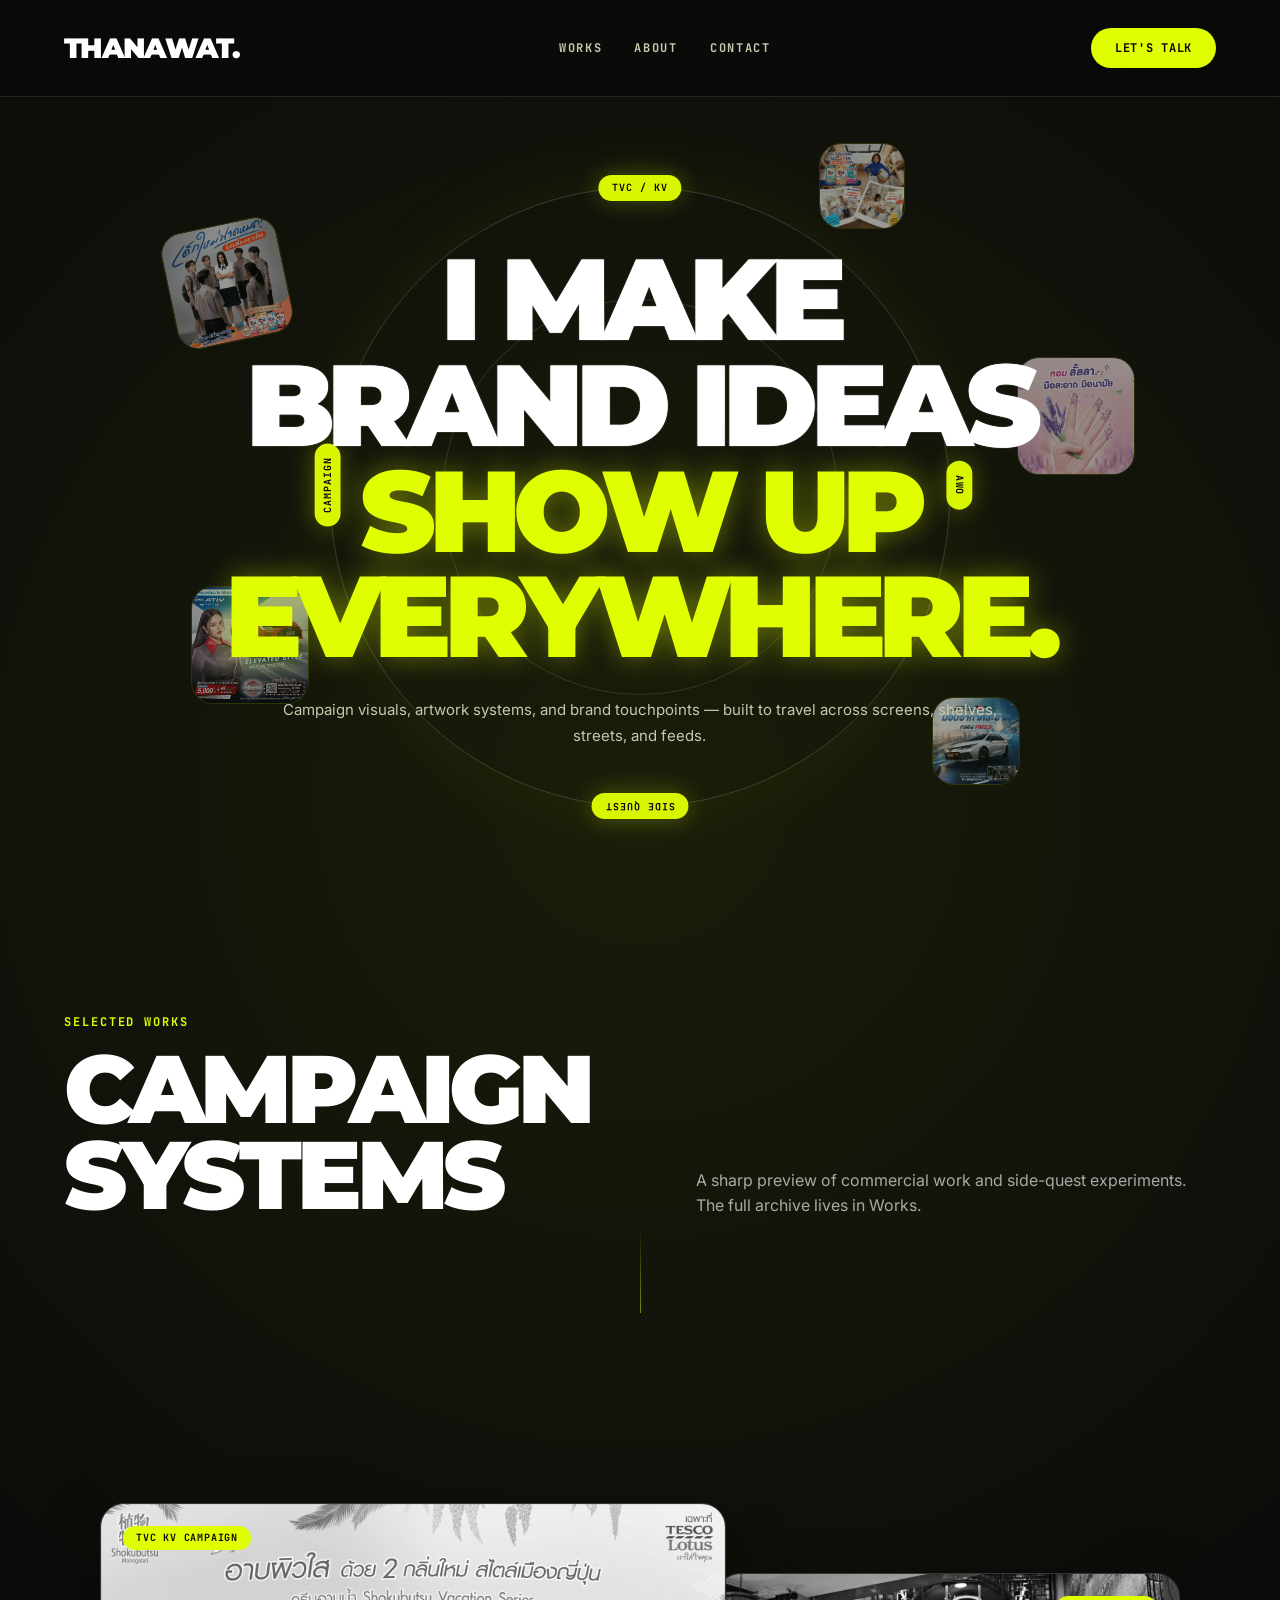
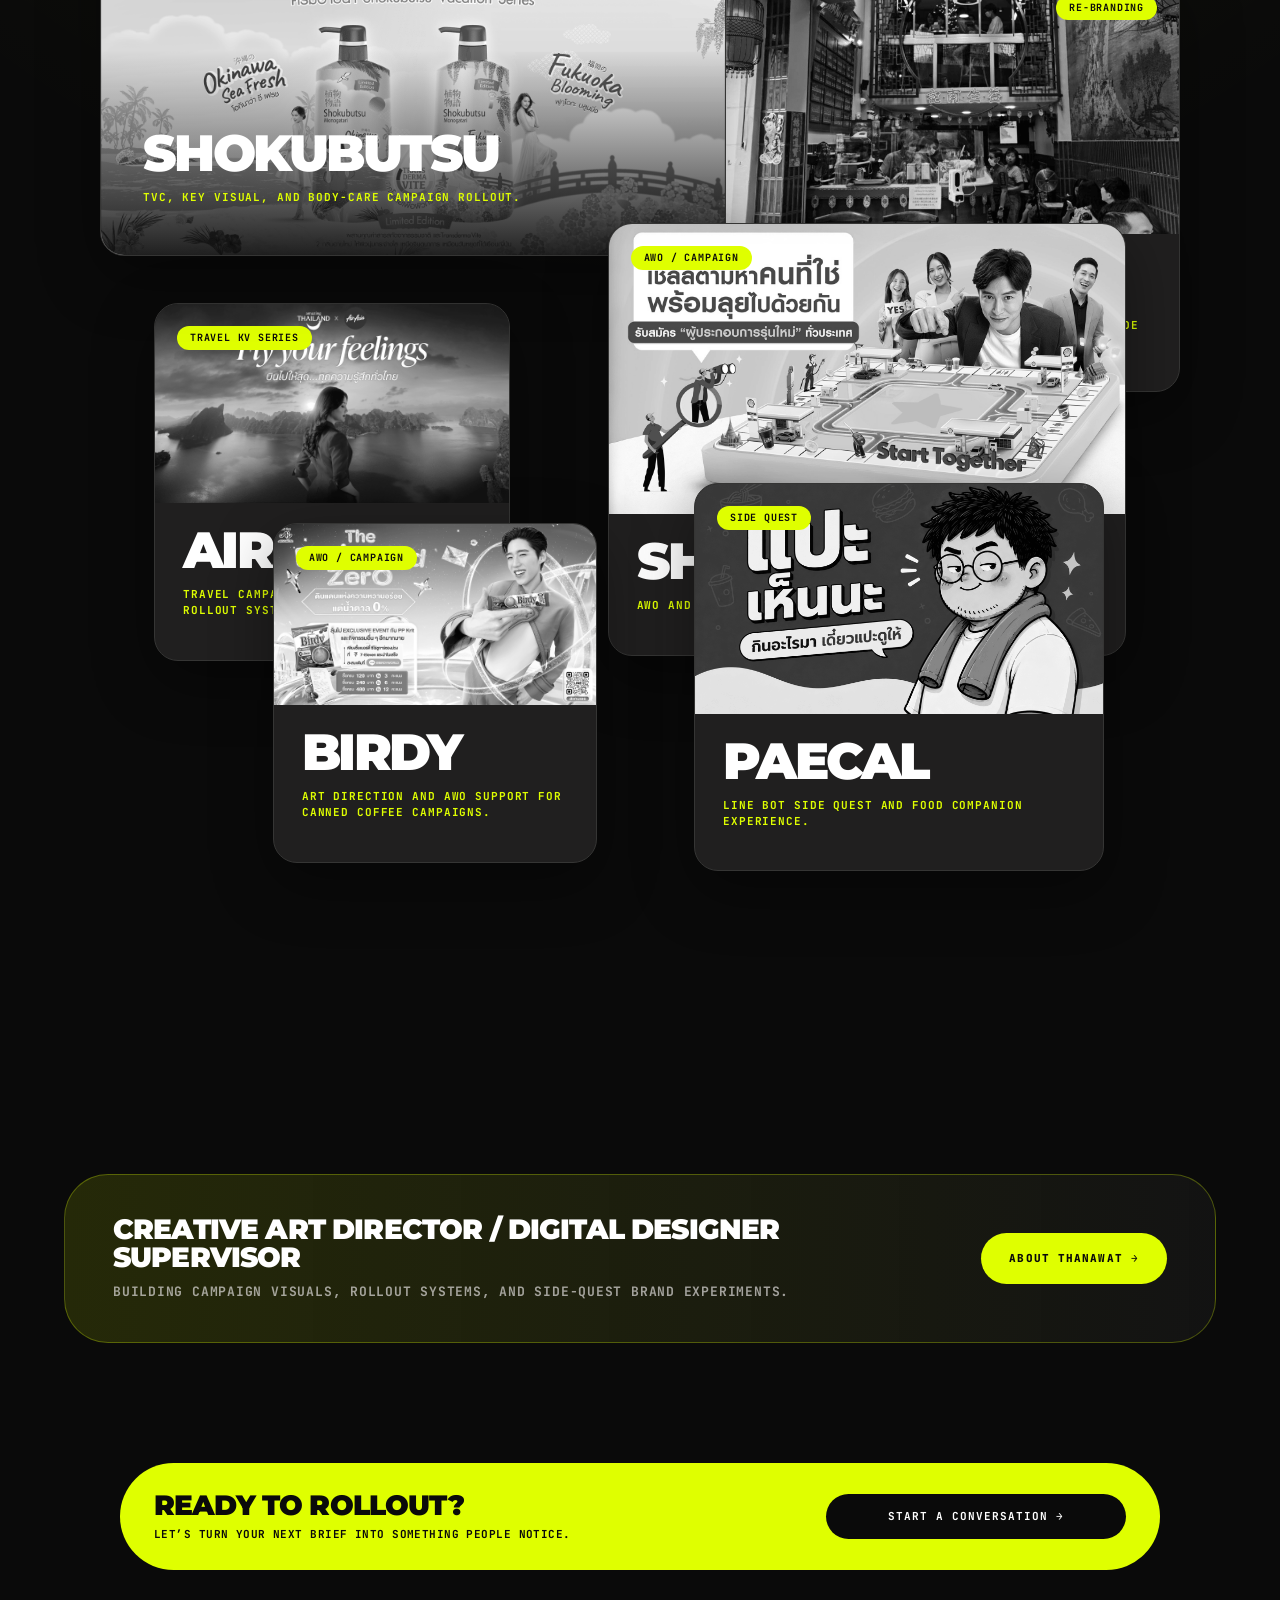
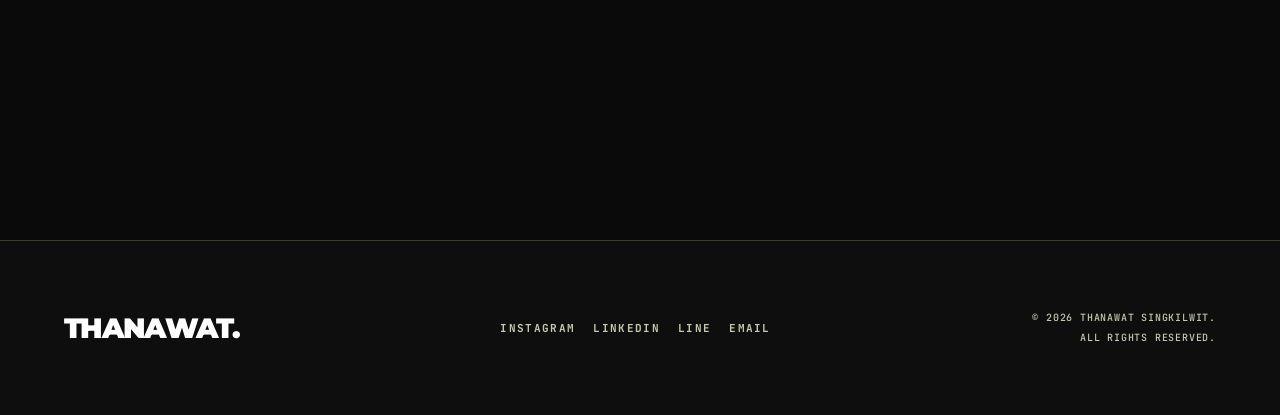
==== commit 775b6e41: "Move Shokubutsu card into guide area" ====
--- a/index.html
+++ b/index.html
@@ -8,7 +8,7 @@
 <link rel="preconnect" href="https://fonts.gstatic.com" crossorigin>
 <link href="https://fonts.googleapis.com/css2?family=Montserrat:wght@700;800;900&family=Inter:wght@400;500;700&family=JetBrains+Mono:wght@500;700&family=Prompt:wght@400;500;700;800&display=swap" rel="stylesheet">
 <style>
-:root{--bg:#0a0a0a;--surface:#141414;--surface2:#201f1f;--line:#353534;--text:#fff;--muted:#c6c9ab;--acid:#dfff00;--mx:64px;--mono:'JetBrains Mono',monospace;--head:'Montserrat',sans-serif;--body:'Inter',sans-serif;--thai:'Prompt',sans-serif}*{box-sizing:border-box}html{scroll-behavior:smooth;overflow-x:hidden}body{width:100%;margin:0;background:radial-gradient(circle at 50% 22%,rgba(223,255,0,.08),transparent 38%),var(--bg);color:var(--text);font-family:var(--body);overflow-x:hidden}a{color:inherit;text-decoration:none}button{font:inherit}img{display:block;width:100%;height:100%;object-fit:cover;-webkit-user-drag:none;user-select:none;pointer-events:none}.no-save{-webkit-user-select:none;user-select:none;-webkit-touch-callout:none}.nav{position:fixed;top:0;left:0;width:100%;z-index:50;display:flex;align-items:center;justify-content:space-between;padding:28px var(--mx);background:rgba(10,10,10,.78);backdrop-filter:blur(20px);border-bottom:1px solid rgba(69,73,50,.45)}.logo{font:900 28px/1 var(--head);letter-spacing:-.06em}.navlinks{display:flex;gap:32px;align-items:center}.navlinks a{font:700 12px/1 var(--mono);letter-spacing:.14em;color:var(--muted);text-transform:uppercase}.talk{background:var(--acid);color:#0a0a0a;border-radius:999px;padding:14px 24px;font:700 12px/1 var(--mono);letter-spacing:.06em;text-transform:uppercase}.menu{display:none;color:var(--text);font-size:24px;background:none;border:0;padding:0}.mobile-panel{position:fixed;inset:86px 18px auto;z-index:49;background:rgba(16,16,15,.95);border:1px solid rgba(223,255,0,.25);border-radius:24px;padding:18px;box-shadow:0 30px 80px rgba(0,0,0,.55);display:none}.mobile-panel.open{display:block}.mobile-panel a{display:block;padding:18px;border-bottom:1px solid rgba(198,201,171,.18);font:800 15px/1 var(--mono);letter-spacing:.12em}.mobile-panel a:last-child{border-bottom:0;color:#0a0a0a;background:var(--acid);border-radius:999px;text-align:center;margin-top:12px}main{padding:128px var(--mx) 120px}.hero{position:relative;min-height:82vh;display:flex;align-items:center;justify-content:center;text-align:center;margin-bottom:150px}.orb{position:absolute;left:50%;top:50%;width:min(620px,70vw);height:min(620px,70vw);transform:translate(-50%,-50%);border:1px solid rgba(198,201,171,.22);border-radius:50%;box-shadow:0 0 80px rgba(223,255,0,.06)}.orb:after{content:"";position:absolute;inset:18%;border:1px solid rgba(144,147,120,.24);border-radius:50%;animation:spin 42s linear infinite}.orbit-tags{position:absolute;left:50%;top:50%;width:min(620px,70vw);height:min(620px,70vw);transform:translate(-50%,-50%);border-radius:50%;pointer-events:none;z-index:2;animation:spin 38s linear infinite}.orbit-tag{position:absolute;background:rgba(223,255,0,.96);color:#0a0a0a;border-radius:999px;padding:8px 14px;font:700 10px/1 var(--mono);letter-spacing:.09em;text-transform:uppercase;box-shadow:0 0 24px rgba(223,255,0,.28);white-space:nowrap}.ot1{left:50%;top:-12px;transform:translateX(-50%)}.ot2{right:-34px;top:48%;transform:translateY(-50%) rotate(90deg)}.ot3{left:50%;bottom:-12px;transform:translateX(-50%) rotate(180deg)}.ot4{left:-44px;top:48%;transform:translateY(-50%) rotate(-90deg)}@keyframes spin{to{transform:translate(-50%,-50%) rotate(360deg)}}.cap{position:absolute;width:118px;height:118px;border-radius:22px;overflow:hidden;border:1px solid rgba(223,255,0,.22);opacity:.58;animation:float 14s ease-in-out infinite}.c1{left:9%;top:13%;transform:rotate(-12deg)}.c2{right:7%;top:31%;animation-delay:1s}.c3{right:27%;top:2%;width:86px;height:86px;animation-delay:1.8s}.c4{left:11%;bottom:22%;animation-delay:.6s}.c5{right:17%;bottom:11%;width:88px;height:88px;animation-delay:2.4s}@keyframes float{0%,100%{translate:0 0}50%{translate:0 -16px}}.hero h1{position:relative;z-index:3;margin:0;font:900 clamp(64px,9vw,122px)/.92 var(--head);letter-spacing:-.065em;text-transform:uppercase;text-shadow:0 0 1px #fff;animation:heroRun .9s cubic-bezier(.18,.9,.22,1) both}.hero h1 span{color:var(--acid);text-shadow:0 0 28px rgba(223,255,0,.38);animation:acidGlow 2.6s ease-in-out .45s infinite alternate}.hero p{position:relative;z-index:3;margin:28px auto 0;max-width:720px;color:var(--muted);font-size:15px;line-height:1.7;animation:heroFade .8s ease .25s both}@keyframes heroRun{0%{opacity:0;transform:translateX(-54px);filter:blur(8px);letter-spacing:-.12em}100%{opacity:1;transform:translateX(0);filter:blur(0)}}@keyframes heroFade{0%{opacity:0;transform:translateY(14px)}100%{opacity:1;transform:none}}@keyframes acidGlow{0%{text-shadow:0 0 18px rgba(223,255,0,.25),0 0 0 rgba(223,255,0,0)}100%{text-shadow:0 0 34px rgba(223,255,0,.62),0 0 76px rgba(223,255,0,.24)}}.section-intro{max-width:1400px;margin:0 auto 64px;display:flex;align-items:flex-end;justify-content:space-between;gap:32px}.kicker{font:700 12px/1 var(--mono);letter-spacing:.16em;color:var(--acid);text-transform:uppercase;margin-bottom:18px}.section-intro h2{font:900 clamp(48px,8vw,96px)/.9 var(--head);letter-spacing:-.055em;text-transform:uppercase;margin:0}.section-intro p{max-width:520px;color:rgba(229,226,225,.72);font-size:16px;line-height:1.6;margin:0}.wall{position:relative;max-width:1080px;min-height:1080px;margin:0 auto 38px}.wall:before{content:"";position:absolute;top:-56px;left:50%;width:1px;height:86px;background:linear-gradient(transparent,rgba(223,255,0,.5))}.card{position:absolute;background:var(--surface2);border:1px solid var(--line);border-radius:24px;overflow:hidden;transition:transform .45s cubic-bezier(.18,.9,.22,1),border-color .35s ease,box-shadow .45s cubic-bezier(.18,.9,.22,1);box-shadow:0 20px 60px rgba(0,0,0,.38);-webkit-touch-callout:none;user-select:none}.card:hover{border-color:var(--acid);z-index:12}.tag{position:absolute;top:22px;left:22px;z-index:5;background:var(--acid);color:#0a0a0a;border-radius:999px;padding:7px 13px;font:700 10px/1 var(--mono);letter-spacing:.08em;text-transform:uppercase}.tag.right{left:auto;right:22px}.frame{aspect-ratio:16/9;overflow:hidden}.card img{filter:grayscale(100%);transition:filter .45s ease,transform .55s cubic-bezier(.18,.9,.22,1)}.card:hover img{filter:grayscale(0);transform:scale(1.018)}.content{padding:24px 28px 30px}.overlay .content{position:absolute;left:0;bottom:0;width:100%;background:linear-gradient(transparent,rgba(10,10,10,.9));padding:80px 42px 38px}.work-title{font:900 clamp(34px,4vw,72px)/.9 var(--head);letter-spacing:-.05em;text-transform:uppercase;margin:0}.work-meta{margin-top:14px;color:var(--acid);font:700 11px/1.45 var(--mono);letter-spacing:.08em;text-transform:uppercase}.shoku{left:0;top:76px;width:58%;z-index:8}.ext{right:0;top:154px;width:43%;z-index:4}.air{left:5%;top:492px;width:33%;z-index:7}.shell{right:5%;top:410px;width:48%;z-index:9}.birdy{left:16%;top:708px;width:30%;z-index:10}.paecal{right:7%;top:668px;width:38%;z-index:11}.shoku:hover{transform:translate(-28px,-10px) scale(1.016);box-shadow:0 30px 90px rgba(0,0,0,.48)}.ext:hover{transform:translate(48px,-8px) scale(1.012);box-shadow:0 30px 90px rgba(0,0,0,.48)}.air:hover{transform:translate(-42px,-12px) scale(1.016);box-shadow:0 30px 90px rgba(0,0,0,.48)}.shell:hover{transform:translate(48px,-12px) scale(1.012);box-shadow:0 30px 90px rgba(0,0,0,.48)}.birdy:hover{transform:translate(-34px,14px) scale(1.016);box-shadow:0 30px 90px rgba(0,0,0,.48)}.paecal:hover{transform:translate(38px,14px) scale(1.016);box-shadow:0 30px 90px rgba(0,0,0,.48)}.view-all{max-width:1400px;margin:0 auto 115px;display:flex;justify-content:center}.view-all a{display:inline-flex;align-items:center;background:var(--acid);color:#0a0a0a;border:1px solid var(--acid);border-radius:999px;padding:22px 42px;font:900 12px/1 var(--mono);letter-spacing:.1em;text-transform:uppercase;box-shadow:0 18px 55px rgba(223,255,0,.18);transition:.25s ease}.view-all a:hover{background:#fff;color:#0a0a0a;transform:translateY(-3px)}.about-strip{max-width:1180px;margin:0 auto 120px;border:1px solid rgba(223,255,0,.28);background:linear-gradient(90deg,rgba(223,255,0,.13),rgba(20,20,20,.92));border-radius:44px;padding:40px 48px;display:flex;align-items:center;justify-content:space-between;gap:44px;min-height:165px}.about-strip p{margin:0;color:rgba(229,226,225,.82);text-transform:uppercase}.about-strip .strip-title{display:block;color:#fff;font:900 28px/1 var(--head);letter-spacing:-.03em}.about-strip .strip-copy{display:block;margin-top:12px;font:700 13px/1.45 var(--mono);letter-spacing:.06em;color:rgba(229,226,225,.68)}.about-strip a{background:var(--acid);color:#0a0a0a;border-radius:999px;padding:20px 28px;font:900 11px/1 var(--mono);letter-spacing:.1em;text-transform:uppercase;white-space:nowrap}.cta{position:relative;max-width:1040px;margin:0 auto 150px;background:var(--acid);color:#0a0a0a;border-radius:999px;padding:28px 34px;display:flex;align-items:center;justify-content:space-between;gap:28px;animation:ctaPulse 3.8s ease-in-out infinite}.cta h2{font:900 28px/1 var(--head);letter-spacing:-.03em;text-transform:uppercase;margin:0}.cta p{font:700 11px/1.4 var(--mono);letter-spacing:.04em;text-transform:uppercase;margin:8px 0 0}.contact-trigger{width:300px;min-width:300px;background:#0a0a0a;color:#fff;border:0;border-radius:999px;padding:17px 28px;font:700 11px/1 var(--mono);letter-spacing:.09em;text-transform:uppercase;white-space:nowrap;cursor:pointer;transition:.25s ease}.contact-trigger:hover{transform:translateX(4px);background:#191919}.contact-options{position:absolute;right:34px;top:83px;display:grid;gap:8px;width:300px;padding:10px;background:rgba(10,10,10,.94);border-radius:26px;box-shadow:0 26px 70px rgba(0,0,0,.35);opacity:0;pointer-events:none;transform:translateY(-6px) scale(.98);transition:.25s ease;z-index:6}.contact-options.open{opacity:1;pointer-events:auto;transform:translateY(0) scale(1)}.contact-options a{display:flex;justify-content:space-between;padding:15px 16px;border-radius:999px;background:#181818;color:#fff;font:800 11px/1 var(--mono);letter-spacing:.1em;text-transform:uppercase}.contact-options a:hover{background:#fff;color:#0a0a0a}@keyframes ctaPulse{0%,100%{box-shadow:0 0 0 rgba(223,255,0,0)}50%{box-shadow:0 0 42px rgba(223,255,0,.18)}}.footer{border-top:1px solid rgba(69,73,50,.8);background:#0e0e0e;padding:70px var(--mx);display:flex;align-items:center;justify-content:space-between;gap:32px}.social{display:flex;gap:18px;flex-wrap:wrap;justify-content:center}.social a{font:700 11px/1 var(--mono);letter-spacing:.12em;color:var(--muted);text-transform:uppercase}.copy{font:500 10px/1.4 var(--mono);letter-spacing:.08em;color:var(--muted);text-transform:uppercase;text-align:right}.copy span{display:block;margin-top:6px}.section-intro,.view-all,.about-strip,.cta{opacity:0;transform:translate3d(0,18px,0);filter:blur(6px);transition:opacity .78s cubic-bezier(.16,1,.3,1),transform .78s cubic-bezier(.16,1,.3,1),filter .78s cubic-bezier(.16,1,.3,1)}.section-intro.is-visible,.view-all.is-visible,.about-strip.is-visible,.cta.is-visible{opacity:1;transform:none;filter:blur(0)}.wall .card{opacity:0;filter:blur(7px);transform:translate3d(0,24px,0) scale(.992)}.wall.is-visible .card{opacity:1;filter:blur(0);transform:none}.wall.is-visible .card:nth-child(1){transition-delay:.04s}.wall.is-visible .card:nth-child(2){transition-delay:.12s}.wall.is-visible .card:nth-child(3){transition-delay:.20s}.wall.is-visible .card:nth-child(4){transition-delay:.28s}.wall.is-visible .card:nth-child(5){transition-delay:.36s}.wall.is-visible .card:nth-child(6){transition-delay:.44s}.wall .card{transition:opacity .82s cubic-bezier(.16,1,.3,1),filter .82s cubic-bezier(.16,1,.3,1),transform .82s cubic-bezier(.16,1,.3,1),border-color .35s ease,box-shadow .45s cubic-bezier(.16,1,.3,1)}.wall.is-visible .card:hover{transition-delay:0s}.wall.is-visible .shoku:hover{transform:translate(-28px,-10px) scale(1.016);box-shadow:0 30px 90px rgba(0,0,0,.48)}.wall.is-visible .ext:hover{transform:translate(48px,-8px) scale(1.012);box-shadow:0 30px 90px rgba(0,0,0,.48)}.wall.is-visible .air:hover{transform:translate(-42px,-12px) scale(1.016);box-shadow:0 30px 90px rgba(0,0,0,.48)}.wall.is-visible .shell:hover{transform:translate(48px,-12px) scale(1.012);box-shadow:0 30px 90px rgba(0,0,0,.48)}.wall.is-visible .birdy:hover{transform:translate(-34px,14px) scale(1.016);box-shadow:0 30px 90px rgba(0,0,0,.48)}.wall.is-visible .paecal:hover{transform:translate(38px,14px) scale(1.016);box-shadow:0 30px 90px rgba(0,0,0,.48)}@media(max-width:767px){:root{--mx:24px}.nav{padding:22px var(--mx);min-height:86px}.navlinks,.talk{display:none}.menu{display:block;font-size:26px;line-height:1}.logo{font-size:23px}main{padding:104px var(--mx) 82px}.hero{min-height:calc(100svh - 104px);margin:0 0 86px;text-align:left;align-items:center;justify-content:flex-start;overflow:hidden}.hero>div:last-child{position:relative;z-index:3;width:100%;max-width:calc(100vw - (var(--mx) * 2))}.orb{left:-44%;top:47%;width:min(560px,145vw);height:min(560px,145vw);transform:translateY(-50%);opacity:.76}.orb:after{inset:21%}.orbit-tags{left:-44%;top:47%;width:min(560px,145vw);height:min(560px,145vw);transform:translateY(-50%);animation:spinMobile 36s linear infinite}.orbit-tag{font-size:9px;padding:7px 11px}.ot1{left:52%;top:-10px}.ot2{right:-28px}.ot3{left:52%;bottom:-10px}.ot4{left:-30px}@keyframes spinMobile{to{transform:translateY(-50%) rotate(360deg)}}.cap{width:76px;height:76px;border-radius:16px;opacity:.72}.c1{left:4%;top:10%;transform:rotate(-12deg)}.c2{right:6%;top:25%}.c3{right:38%;top:7%;width:62px;height:62px}.c4{left:4%;bottom:18%}.c5{right:8%;bottom:12%;width:64px;height:64px}.hero h1{font-size:clamp(43px,11.8vw,56px);line-height:.95;letter-spacing:-.055em;text-align:left;max-width:100%;text-wrap:balance}.hero p{font-size:14px;line-height:1.62;max-width:min(350px,100%);margin:26px 0 0;color:rgba(229,226,225,.78)}.section-intro{display:block;margin:0 auto 34px}.section-intro h2{font-size:clamp(42px,12vw,52px);line-height:.9}.section-intro p{margin-top:20px;font-size:17px;line-height:1.55}.wall{min-height:auto;display:grid;grid-template-columns:1fr;gap:22px;margin:0 auto 40px}.wall:before{display:none}.card{position:relative!important;left:auto!important;right:auto!important;top:auto!important;width:100%!important;border-radius:20px}.card:hover{transform:none}.frame{aspect-ratio:16/9}.card img{filter:grayscale(100%);transform:translateY(0) scale(1.02)}.card.is-inview img{filter:grayscale(0);transform:translateY(-6px) scale(1.015)}.overlay .content{position:relative;background:none;padding:24px 24px 28px}.tag,.tag.right{top:16px;left:16px;right:auto;font-size:9px;padding:6px 10px}.content{padding:22px 22px 26px}.work-title{font-size:clamp(31px,9.4vw,42px);line-height:.9}.work-meta{font-size:11px;line-height:1.55}.view-all{margin-bottom:64px}.view-all a{width:100%;justify-content:center}.about-strip{display:block;border-radius:30px;padding:32px 28px;margin-bottom:82px;min-height:auto}.about-strip .strip-title{font-size:28px;line-height:1.05}.about-strip .strip-copy{font-size:12px}.about-strip a{display:inline-flex;margin-top:22px;padding:17px 22px}.cta{width:100%;border-radius:30px;display:block;text-align:left;margin:0 auto 88px;padding:34px 28px}.cta h2{font-size:clamp(27px,8.4vw,34px);line-height:.95}.cta p{font-size:11px;line-height:1.55;margin-top:14px}.contact-trigger{width:calc(100% - 56px);min-width:0;display:inline-flex;justify-content:center;margin-top:22px;max-width:300px;padding:17px 24px;white-space:normal;text-align:center}.contact-options{position:absolute;left:28px;right:auto;top:calc(100% - 18px);width:calc(100% - 56px);padding:10px;border-radius:24px}.footer{display:block;text-align:center;padding:54px var(--mx)}.footer .logo{margin-bottom:30px}.copy{text-align:center;margin:32px auto 0;max-width:320px;line-height:1.8}.social{gap:24px}}@media(max-width:390px){:root{--mx:20px}.hero h1{font-size:clamp(40px,11.4vw,46px)}.section-intro h2{font-size:40px}.work-title{font-size:30px}.cta{padding:32px 24px}.contact-trigger{font-size:10px;padding:16px 20px}}@media(prefers-reduced-motion:reduce){*,*:before,*:after{animation:none!important;transition:none!important}.section-intro,.view-all,.about-strip,.cta,.wall .card{opacity:1!important;filter:none!important;transform:none!important;transition:none!important}}
+:root{--bg:#0a0a0a;--surface:#141414;--surface2:#201f1f;--line:#353534;--text:#fff;--muted:#c6c9ab;--acid:#dfff00;--mx:64px;--mono:'JetBrains Mono',monospace;--head:'Montserrat',sans-serif;--body:'Inter',sans-serif;--thai:'Prompt',sans-serif}*{box-sizing:border-box}html{scroll-behavior:smooth;overflow-x:hidden}body{width:100%;margin:0;background:radial-gradient(circle at 50% 22%,rgba(223,255,0,.08),transparent 38%),var(--bg);color:var(--text);font-family:var(--body);overflow-x:hidden}a{color:inherit;text-decoration:none}button{font:inherit}img{display:block;width:100%;height:100%;object-fit:cover;-webkit-user-drag:none;user-select:none;pointer-events:none}.no-save{-webkit-user-select:none;user-select:none;-webkit-touch-callout:none}.nav{position:fixed;top:0;left:0;width:100%;z-index:50;display:flex;align-items:center;justify-content:space-between;padding:28px var(--mx);background:rgba(10,10,10,.78);backdrop-filter:blur(20px);border-bottom:1px solid rgba(69,73,50,.45)}.logo{font:900 28px/1 var(--head);letter-spacing:-.06em}.navlinks{display:flex;gap:32px;align-items:center}.navlinks a{font:700 12px/1 var(--mono);letter-spacing:.14em;color:var(--muted);text-transform:uppercase}.talk{background:var(--acid);color:#0a0a0a;border-radius:999px;padding:14px 24px;font:700 12px/1 var(--mono);letter-spacing:.06em;text-transform:uppercase}.menu{display:none;color:var(--text);font-size:24px;background:none;border:0;padding:0}.mobile-panel{position:fixed;inset:86px 18px auto;z-index:49;background:rgba(16,16,15,.95);border:1px solid rgba(223,255,0,.25);border-radius:24px;padding:18px;box-shadow:0 30px 80px rgba(0,0,0,.55);display:none}.mobile-panel.open{display:block}.mobile-panel a{display:block;padding:18px;border-bottom:1px solid rgba(198,201,171,.18);font:800 15px/1 var(--mono);letter-spacing:.12em}.mobile-panel a:last-child{border-bottom:0;color:#0a0a0a;background:var(--acid);border-radius:999px;text-align:center;margin-top:12px}main{padding:128px var(--mx) 120px}.hero{position:relative;min-height:82vh;display:flex;align-items:center;justify-content:center;text-align:center;margin-bottom:150px}.orb{position:absolute;left:50%;top:50%;width:min(620px,70vw);height:min(620px,70vw);transform:translate(-50%,-50%);border:1px solid rgba(198,201,171,.22);border-radius:50%;box-shadow:0 0 80px rgba(223,255,0,.06)}.orb:after{content:"";position:absolute;inset:18%;border:1px solid rgba(144,147,120,.24);border-radius:50%;animation:spin 42s linear infinite}.orbit-tags{position:absolute;left:50%;top:50%;width:min(620px,70vw);height:min(620px,70vw);transform:translate(-50%,-50%);border-radius:50%;pointer-events:none;z-index:2;animation:spin 38s linear infinite}.orbit-tag{position:absolute;background:rgba(223,255,0,.96);color:#0a0a0a;border-radius:999px;padding:8px 14px;font:700 10px/1 var(--mono);letter-spacing:.09em;text-transform:uppercase;box-shadow:0 0 24px rgba(223,255,0,.28);white-space:nowrap}.ot1{left:50%;top:-12px;transform:translateX(-50%)}.ot2{right:-34px;top:48%;transform:translateY(-50%) rotate(90deg)}.ot3{left:50%;bottom:-12px;transform:translateX(-50%) rotate(180deg)}.ot4{left:-44px;top:48%;transform:translateY(-50%) rotate(-90deg)}@keyframes spin{to{transform:translate(-50%,-50%) rotate(360deg)}}.cap{position:absolute;width:118px;height:118px;border-radius:22px;overflow:hidden;border:1px solid rgba(223,255,0,.22);opacity:.58;animation:float 14s ease-in-out infinite}.c1{left:9%;top:13%;transform:rotate(-12deg)}.c2{right:7%;top:31%;animation-delay:1s}.c3{right:27%;top:2%;width:86px;height:86px;animation-delay:1.8s}.c4{left:11%;bottom:22%;animation-delay:.6s}.c5{right:17%;bottom:11%;width:88px;height:88px;animation-delay:2.4s}@keyframes float{0%,100%{translate:0 0}50%{translate:0 -16px}}.hero h1{position:relative;z-index:3;margin:0;font:900 clamp(64px,9vw,122px)/.92 var(--head);letter-spacing:-.065em;text-transform:uppercase;text-shadow:0 0 1px #fff;animation:heroRun .9s cubic-bezier(.18,.9,.22,1) both}.hero h1 span{color:var(--acid);text-shadow:0 0 28px rgba(223,255,0,.38);animation:acidGlow 2.6s ease-in-out .45s infinite alternate}.hero p{position:relative;z-index:3;margin:28px auto 0;max-width:720px;color:var(--muted);font-size:15px;line-height:1.7;animation:heroFade .8s ease .25s both}@keyframes heroRun{0%{opacity:0;transform:translateX(-54px);filter:blur(8px);letter-spacing:-.12em}100%{opacity:1;transform:translateX(0);filter:blur(0)}}@keyframes heroFade{0%{opacity:0;transform:translateY(14px)}100%{opacity:1;transform:none}}@keyframes acidGlow{0%{text-shadow:0 0 18px rgba(223,255,0,.25),0 0 0 rgba(223,255,0,0)}100%{text-shadow:0 0 34px rgba(223,255,0,.62),0 0 76px rgba(223,255,0,.24)}}.section-intro{max-width:1400px;margin:0 auto 64px;display:flex;align-items:flex-end;justify-content:space-between;gap:32px}.kicker{font:700 12px/1 var(--mono);letter-spacing:.16em;color:var(--acid);text-transform:uppercase;margin-bottom:18px}.section-intro h2{font:900 clamp(48px,8vw,96px)/.9 var(--head);letter-spacing:-.055em;text-transform:uppercase;margin:0}.section-intro p{max-width:520px;color:rgba(229,226,225,.72);font-size:16px;line-height:1.6;margin:0}.wall{position:relative;max-width:1080px;min-height:1280px;margin:0 auto 38px}.wall:before{content:"";position:absolute;top:-56px;left:50%;width:1px;height:86px;background:linear-gradient(transparent,rgba(223,255,0,.5))}.card{position:absolute;background:var(--surface2);border:1px solid var(--line);border-radius:24px;overflow:hidden;transition:transform .45s cubic-bezier(.18,.9,.22,1),border-color .35s ease,box-shadow .45s cubic-bezier(.18,.9,.22,1);box-shadow:0 20px 60px rgba(0,0,0,.38);-webkit-touch-callout:none;user-select:none}.card:hover{border-color:var(--acid);z-index:12}.tag{position:absolute;top:22px;left:22px;z-index:5;background:var(--acid);color:#0a0a0a;border-radius:999px;padding:7px 13px;font:700 10px/1 var(--mono);letter-spacing:.08em;text-transform:uppercase}.tag.right{left:auto;right:22px}.frame{aspect-ratio:16/9;overflow:hidden}.card img{filter:grayscale(100%);transition:filter .45s ease,transform .55s cubic-bezier(.18,.9,.22,1)}.card:hover img{filter:grayscale(0);transform:scale(1.018)}.content{padding:24px 28px 30px}.overlay .content{position:absolute;left:0;bottom:0;width:100%;background:linear-gradient(transparent,rgba(10,10,10,.9));padding:80px 42px 38px}.work-title{font:900 clamp(34px,4vw,72px)/.9 var(--head);letter-spacing:-.05em;text-transform:uppercase;margin:0}.work-meta{margin-top:14px;color:var(--acid);font:700 11px/1.45 var(--mono);letter-spacing:.08em;text-transform:uppercase}.shoku{left:0;top:220px;width:58%;z-index:8}.ext{right:0;top:290px;width:43%;z-index:4}.air{left:5%;top:620px;width:33%;z-index:7}.shell{right:5%;top:540px;width:48%;z-index:9}.birdy{left:16%;top:840px;width:30%;z-index:10}.paecal{right:7%;top:800px;width:38%;z-index:11}.shoku:hover{transform:translate(-28px,-10px) scale(1.016);box-shadow:0 30px 90px rgba(0,0,0,.48)}.ext:hover{transform:translate(48px,-8px) scale(1.012);box-shadow:0 30px 90px rgba(0,0,0,.48)}.air:hover{transform:translate(-42px,-12px) scale(1.016);box-shadow:0 30px 90px rgba(0,0,0,.48)}.shell:hover{transform:translate(48px,-12px) scale(1.012);box-shadow:0 30px 90px rgba(0,0,0,.48)}.birdy:hover{transform:translate(-34px,14px) scale(1.016);box-shadow:0 30px 90px rgba(0,0,0,.48)}.paecal:hover{transform:translate(38px,14px) scale(1.016);box-shadow:0 30px 90px rgba(0,0,0,.48)}.view-all{max-width:1400px;margin:0 auto 115px;display:flex;justify-content:center}.view-all a{display:inline-flex;align-items:center;background:var(--acid);color:#0a0a0a;border:1px solid var(--acid);border-radius:999px;padding:22px 42px;font:900 12px/1 var(--mono);letter-spacing:.1em;text-transform:uppercase;box-shadow:0 18px 55px rgba(223,255,0,.18);transition:.25s ease}.view-all a:hover{background:#fff;color:#0a0a0a;transform:translateY(-3px)}.about-strip{max-width:1180px;margin:0 auto 120px;border:1px solid rgba(223,255,0,.28);background:linear-gradient(90deg,rgba(223,255,0,.13),rgba(20,20,20,.92));border-radius:44px;padding:40px 48px;display:flex;align-items:center;justify-content:space-between;gap:44px;min-height:165px}.about-strip p{margin:0;color:rgba(229,226,225,.82);text-transform:uppercase}.about-strip .strip-title{display:block;color:#fff;font:900 28px/1 var(--head);letter-spacing:-.03em}.about-strip .strip-copy{display:block;margin-top:12px;font:700 13px/1.45 var(--mono);letter-spacing:.06em;color:rgba(229,226,225,.68)}.about-strip a{background:var(--acid);color:#0a0a0a;border-radius:999px;padding:20px 28px;font:900 11px/1 var(--mono);letter-spacing:.1em;text-transform:uppercase;white-space:nowrap}.cta{position:relative;max-width:1040px;margin:0 auto 150px;background:var(--acid);color:#0a0a0a;border-radius:999px;padding:28px 34px;display:flex;align-items:center;justify-content:space-between;gap:28px;animation:ctaPulse 3.8s ease-in-out infinite}.cta h2{font:900 28px/1 var(--head);letter-spacing:-.03em;text-transform:uppercase;margin:0}.cta p{font:700 11px/1.4 var(--mono);letter-spacing:.04em;text-transform:uppercase;margin:8px 0 0}.contact-trigger{width:300px;min-width:300px;background:#0a0a0a;color:#fff;border:0;border-radius:999px;padding:17px 28px;font:700 11px/1 var(--mono);letter-spacing:.09em;text-transform:uppercase;white-space:nowrap;cursor:pointer;transition:.25s ease}.contact-trigger:hover{transform:translateX(4px);background:#191919}.contact-options{position:absolute;right:34px;top:83px;display:grid;gap:8px;width:300px;padding:10px;background:rgba(10,10,10,.94);border-radius:26px;box-shadow:0 26px 70px rgba(0,0,0,.35);opacity:0;pointer-events:none;transform:translateY(-6px) scale(.98);transition:.25s ease;z-index:6}.contact-options.open{opacity:1;pointer-events:auto;transform:translateY(0) scale(1)}.contact-options a{display:flex;justify-content:space-between;padding:15px 16px;border-radius:999px;background:#181818;color:#fff;font:800 11px/1 var(--mono);letter-spacing:.1em;text-transform:uppercase}.contact-options a:hover{background:#fff;color:#0a0a0a}@keyframes ctaPulse{0%,100%{box-shadow:0 0 0 rgba(223,255,0,0)}50%{box-shadow:0 0 42px rgba(223,255,0,.18)}}.footer{border-top:1px solid rgba(69,73,50,.8);background:#0e0e0e;padding:70px var(--mx);display:flex;align-items:center;justify-content:space-between;gap:32px}.social{display:flex;gap:18px;flex-wrap:wrap;justify-content:center}.social a{font:700 11px/1 var(--mono);letter-spacing:.12em;color:var(--muted);text-transform:uppercase}.copy{font:500 10px/1.4 var(--mono);letter-spacing:.08em;color:var(--muted);text-transform:uppercase;text-align:right}.copy span{display:block;margin-top:6px}.section-intro,.view-all,.about-strip,.cta{opacity:0;transform:translate3d(0,18px,0);filter:blur(6px);transition:opacity .78s cubic-bezier(.16,1,.3,1),transform .78s cubic-bezier(.16,1,.3,1),filter .78s cubic-bezier(.16,1,.3,1)}.section-intro.is-visible,.view-all.is-visible,.about-strip.is-visible,.cta.is-visible{opacity:1;transform:none;filter:blur(0)}.wall .card{opacity:0;filter:blur(7px);transform:translate3d(0,24px,0) scale(.992)}.wall.is-visible .card{opacity:1;filter:blur(0);transform:none}.wall.is-visible .card:nth-child(1){transition-delay:.04s}.wall.is-visible .card:nth-child(2){transition-delay:.12s}.wall.is-visible .card:nth-child(3){transition-delay:.20s}.wall.is-visible .card:nth-child(4){transition-delay:.28s}.wall.is-visible .card:nth-child(5){transition-delay:.36s}.wall.is-visible .card:nth-child(6){transition-delay:.44s}.wall .card{transition:opacity .82s cubic-bezier(.16,1,.3,1),filter .82s cubic-bezier(.16,1,.3,1),transform .82s cubic-bezier(.16,1,.3,1),border-color .35s ease,box-shadow .45s cubic-bezier(.16,1,.3,1)}.wall.is-visible .card:hover{transition-delay:0s}.wall.is-visible .shoku:hover{transform:translate(-28px,-10px) scale(1.016);box-shadow:0 30px 90px rgba(0,0,0,.48)}.wall.is-visible .ext:hover{transform:translate(48px,-8px) scale(1.012);box-shadow:0 30px 90px rgba(0,0,0,.48)}.wall.is-visible .air:hover{transform:translate(-42px,-12px) scale(1.016);box-shadow:0 30px 90px rgba(0,0,0,.48)}.wall.is-visible .shell:hover{transform:translate(48px,-12px) scale(1.012);box-shadow:0 30px 90px rgba(0,0,0,.48)}.wall.is-visible .birdy:hover{transform:translate(-34px,14px) scale(1.016);box-shadow:0 30px 90px rgba(0,0,0,.48)}.wall.is-visible .paecal:hover{transform:translate(38px,14px) scale(1.016);box-shadow:0 30px 90px rgba(0,0,0,.48)}@media(max-width:767px){:root{--mx:24px}.nav{padding:22px var(--mx);min-height:86px}.navlinks,.talk{display:none}.menu{display:block;font-size:26px;line-height:1}.logo{font-size:23px}main{padding:104px var(--mx) 82px}.hero{min-height:calc(100svh - 104px);margin:0 0 86px;text-align:left;align-items:center;justify-content:flex-start;overflow:hidden}.hero>div:last-child{position:relative;z-index:3;width:100%;max-width:calc(100vw - (var(--mx) * 2))}.orb{left:-44%;top:47%;width:min(560px,145vw);height:min(560px,145vw);transform:translateY(-50%);opacity:.76}.orb:after{inset:21%}.orbit-tags{left:-44%;top:47%;width:min(560px,145vw);height:min(560px,145vw);transform:translateY(-50%);animation:spinMobile 36s linear infinite}.orbit-tag{font-size:9px;padding:7px 11px}.ot1{left:52%;top:-10px}.ot2{right:-28px}.ot3{left:52%;bottom:-10px}.ot4{left:-30px}@keyframes spinMobile{to{transform:translateY(-50%) rotate(360deg)}}.cap{width:76px;height:76px;border-radius:16px;opacity:.72}.c1{left:4%;top:10%;transform:rotate(-12deg)}.c2{right:6%;top:25%}.c3{right:38%;top:7%;width:62px;height:62px}.c4{left:4%;bottom:18%}.c5{right:8%;bottom:12%;width:64px;height:64px}.hero h1{font-size:clamp(43px,11.8vw,56px);line-height:.95;letter-spacing:-.055em;text-align:left;max-width:100%;text-wrap:balance}.hero p{font-size:14px;line-height:1.62;max-width:min(350px,100%);margin:26px 0 0;color:rgba(229,226,225,.78)}.section-intro{display:block;margin:0 auto 34px}.section-intro h2{font-size:clamp(42px,12vw,52px);line-height:.9}.section-intro p{margin-top:20px;font-size:17px;line-height:1.55}.wall{min-height:auto;display:grid;grid-template-columns:1fr;gap:22px;margin:0 auto 40px}.wall:before{display:none}.card{position:relative!important;left:auto!important;right:auto!important;top:auto!important;width:100%!important;border-radius:20px}.card:hover{transform:none}.frame{aspect-ratio:16/9}.card img{filter:grayscale(100%);transform:translateY(0) scale(1.02)}.card.is-inview img{filter:grayscale(0);transform:translateY(-6px) scale(1.015)}.overlay .content{position:relative;background:none;padding:24px 24px 28px}.tag,.tag.right{top:16px;left:16px;right:auto;font-size:9px;padding:6px 10px}.content{padding:22px 22px 26px}.work-title{font-size:clamp(31px,9.4vw,42px);line-height:.9}.work-meta{font-size:11px;line-height:1.55}.view-all{margin-bottom:64px}.view-all a{width:100%;justify-content:center}.about-strip{display:block;border-radius:30px;padding:32px 28px;margin-bottom:82px;min-height:auto}.about-strip .strip-title{font-size:28px;line-height:1.05}.about-strip .strip-copy{font-size:12px}.about-strip a{display:inline-flex;margin-top:22px;padding:17px 22px}.cta{width:100%;border-radius:30px;display:block;text-align:left;margin:0 auto 88px;padding:34px 28px}.cta h2{font-size:clamp(27px,8.4vw,34px);line-height:.95}.cta p{font-size:11px;line-height:1.55;margin-top:14px}.contact-trigger{width:calc(100% - 56px);min-width:0;display:inline-flex;justify-content:center;margin-top:22px;max-width:300px;padding:17px 24px;white-space:normal;text-align:center}.contact-options{position:absolute;left:28px;right:auto;top:calc(100% - 18px);width:calc(100% - 56px);padding:10px;border-radius:24px}.footer{display:block;text-align:center;padding:54px var(--mx)}.footer .logo{margin-bottom:30px}.copy{text-align:center;margin:32px auto 0;max-width:320px;line-height:1.8}.social{gap:24px}}@media(max-width:390px){:root{--mx:20px}.hero h1{font-size:clamp(40px,11.4vw,46px)}.section-intro h2{font-size:40px}.work-title{font-size:30px}.cta{padding:32px 24px}.contact-trigger{font-size:10px;padding:16px 20px}}@media(prefers-reduced-motion:reduce){*,*:before,*:after{animation:none!important;transition:none!important}.section-intro,.view-all,.about-strip,.cta,.wall .card{opacity:1!important;filter:none!important;transform:none!important;transition:none!important}}
 </style>
 </head>
 <body>
